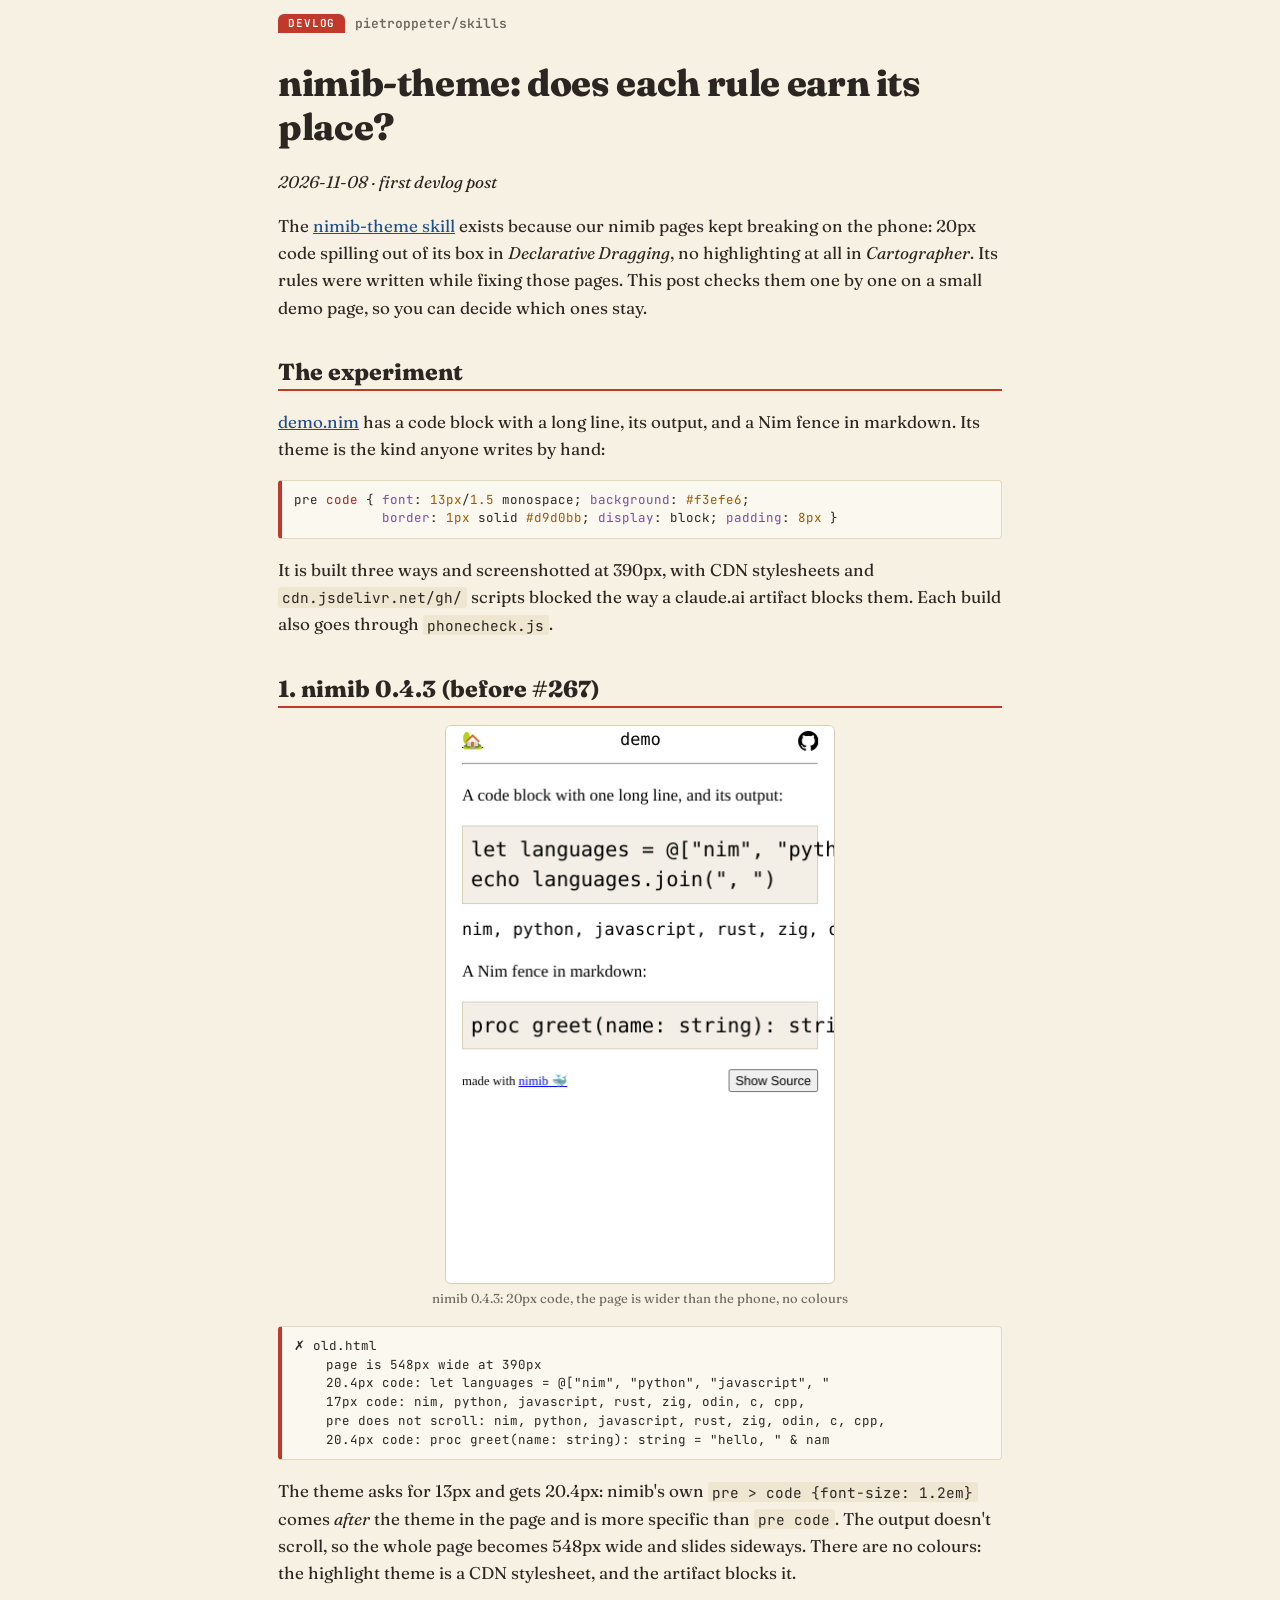
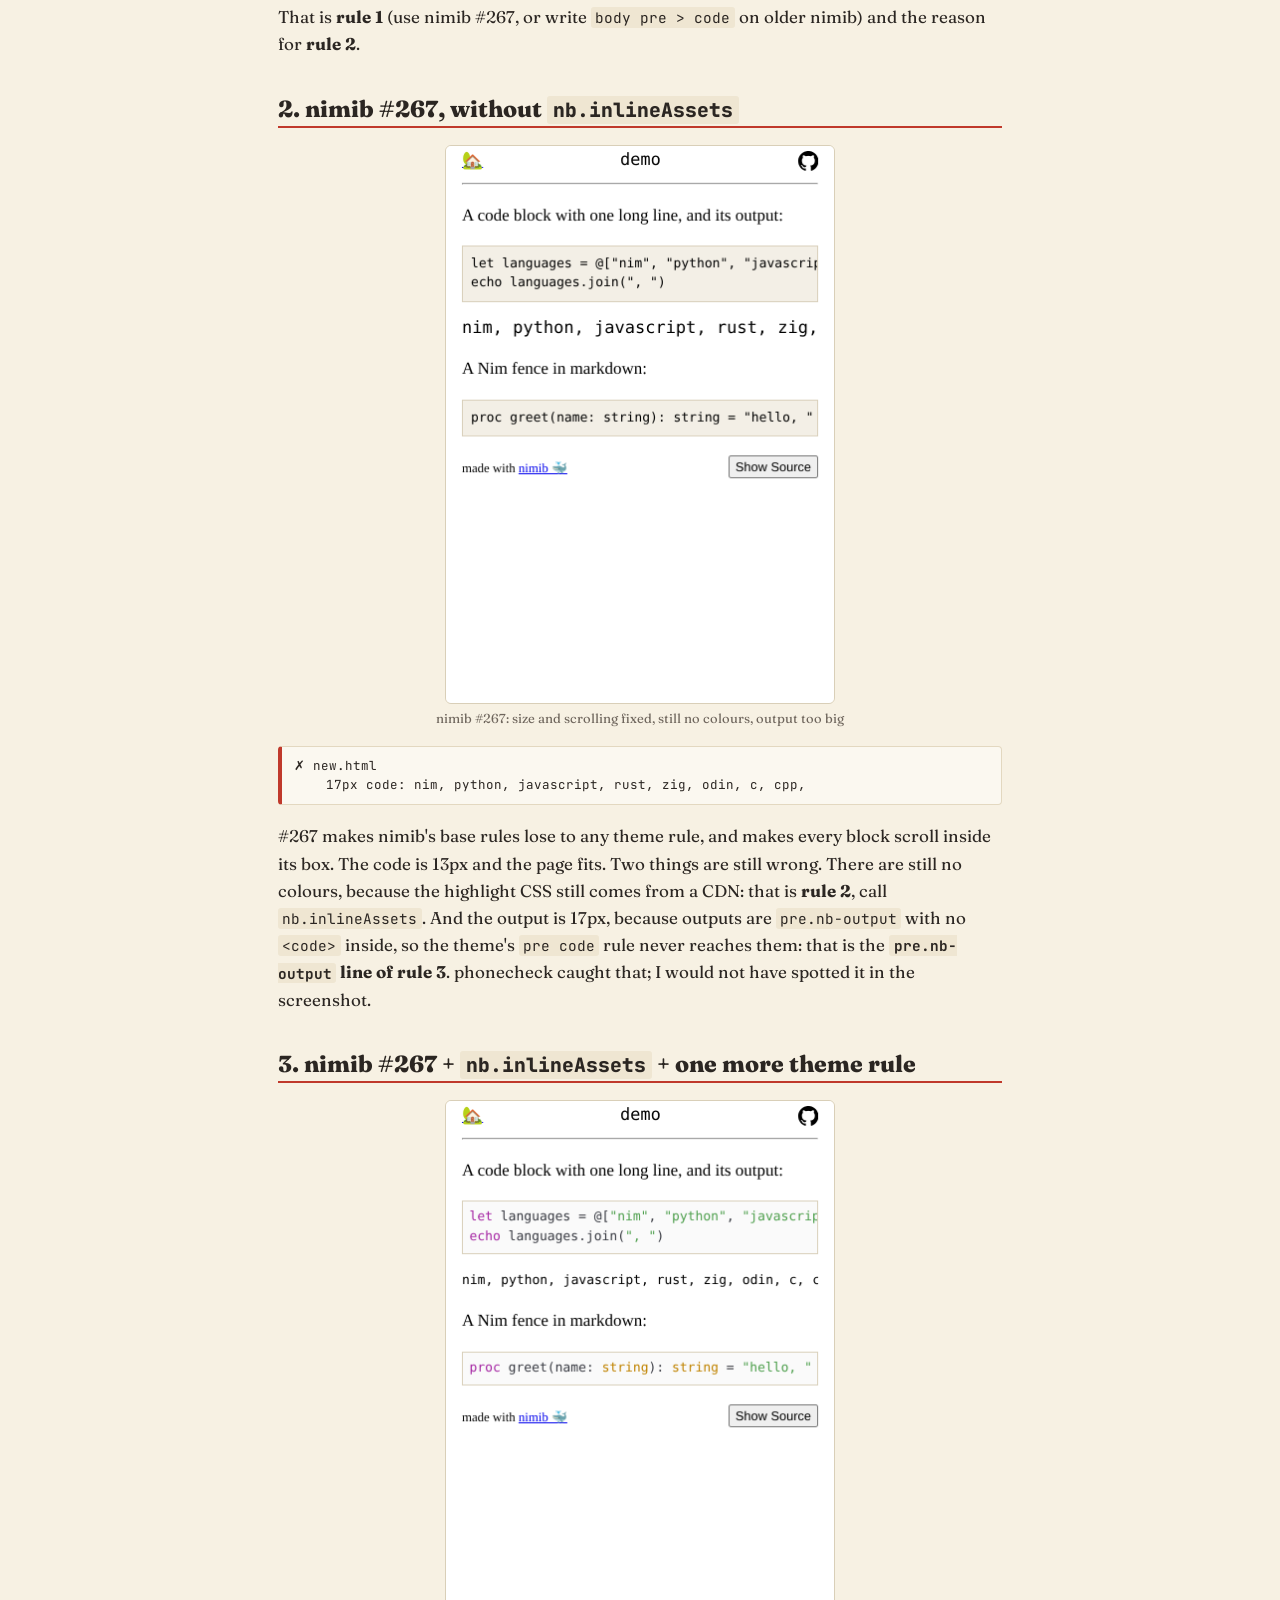
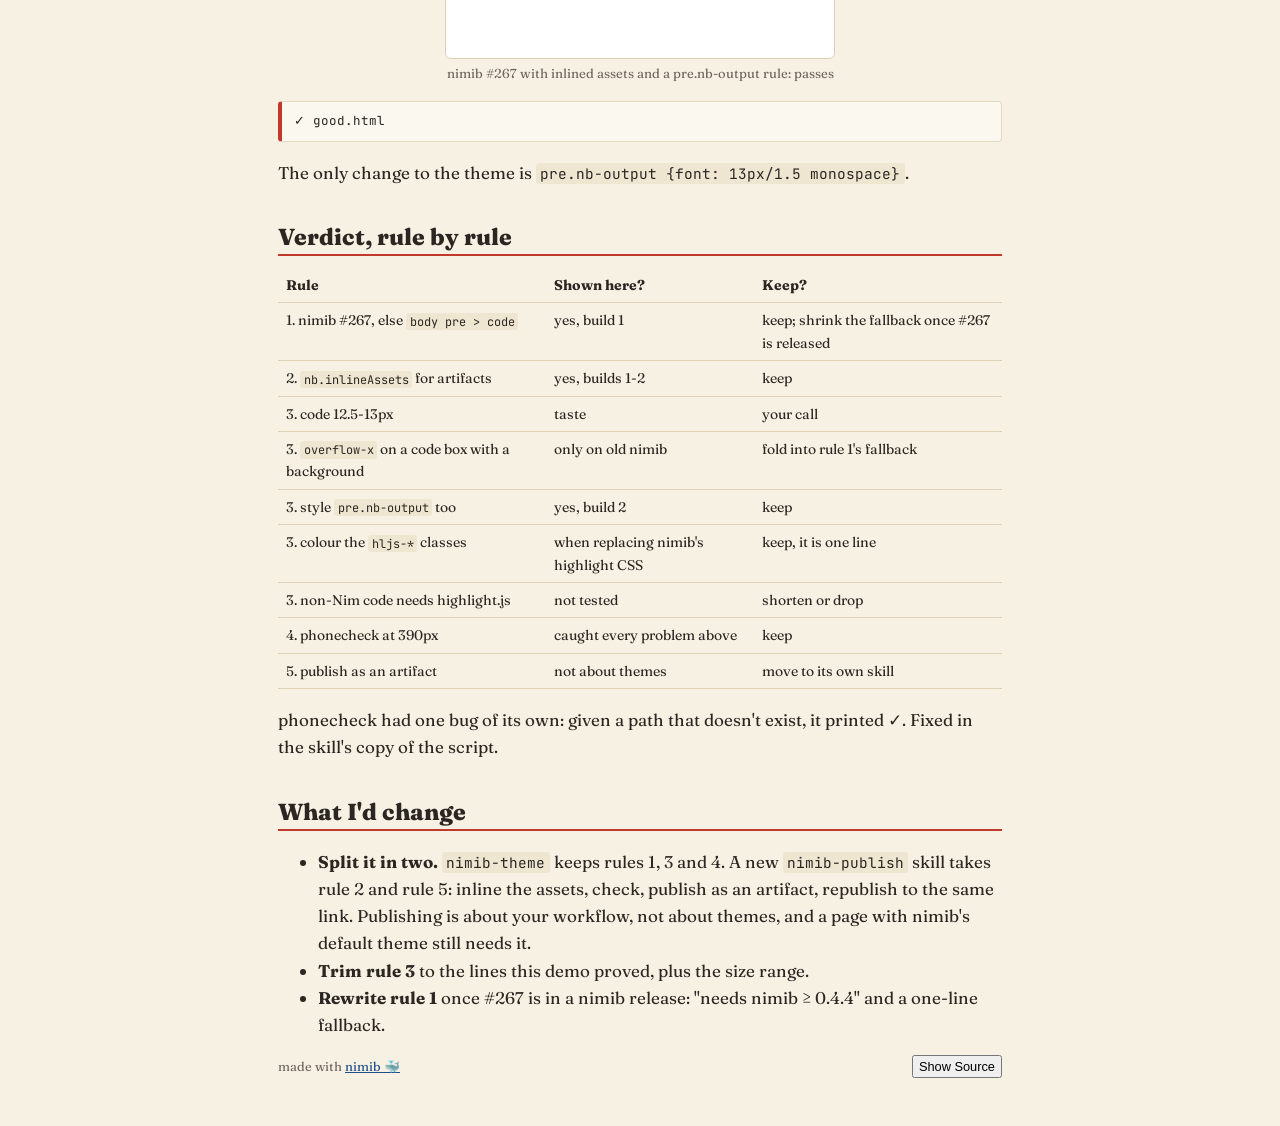
==== docs/devlog/2026-11-08-nimib-theme.html @ 826066fd "Add devlog with a first post testing each nimib-theme rule - docs/devlog/nimib_theme.nim: demo page " ====
<!DOCTYPE html>
<html lang="en-us">
<head>
  <title>nimib-theme: does each rule earn its place?</title>
  <meta content="text/html; charset=utf-8" http-equiv="content-type">
  <meta content="width=device-width, initial-scale=1" name="viewport">
  <meta content="nimib 0.4.3" name="generator">
  <link rel="preconnect" href="https://fonts.googleapis.com">
<link rel="preconnect" href="https://fonts.gstatic.com" crossorigin>
<link href="https://fonts.googleapis.com/css2?family=Fraunces:opsz,wght@9..144,400;9..144,600;9..144,800&family=JetBrains+Mono:wght@400;600&display=swap" rel="stylesheet">
<style>/* "Index card" theme: cream paper, a red margin rule, blue ruled cards. */
:root { --paper:#f7f1e3; --ink:#2b2622; --muted:#6e655c; --rule:#c0392b; --blue:#9fb7d6; --card:#fffdf7; --accent:#1f4e8c; }
* { box-sizing: border-box; }
html { -webkit-text-size-adjust: 100%; text-size-adjust: 100%; }
body { margin: 0 auto; max-width: 760px; padding: 0 18px 48px; background: var(--paper); color: var(--ink);
  font: 17px/1.6 "Fraunces", Georgia, serif; font-optical-sizing: auto; }
a { color: var(--accent); }
h1, h2, h3, h4 { line-height: 1.2; margin: 1.6em 0 .5em; }
h1 { font-size: 2.3rem; font-weight: 800; margin-top: .6em; letter-spacing: -.01em; }
h2 { font-size: 1.45rem; font-weight: 800; border-bottom: 2px solid var(--rule); padding-bottom: .15em; }
h3 { font-size: 1.15rem; font-weight: 600; }
h4 { font-size: 1rem; font-weight: 600; }
.masthead { display: flex; align-items: center; gap: 10px; padding: 14px 0 6px; font: 600 13px "JetBrains Mono", monospace; }
.masthead a { color: var(--muted); text-decoration: none; }
.tab { background: var(--rule); color: #fff; padding: 2px 10px 3px; border-radius: 6px 6px 0 0; letter-spacing: .08em; text-transform: uppercase; font-size: 11px; }
code { font-family: "JetBrains Mono", ui-monospace, monospace; font-size: .85em; background: #efe6d2; padding: .05em .3em; border-radius: 3px; }
body pre { background: #fbf8f0; border: 1px solid #e3d8c0; border-left: 4px solid var(--rule); border-radius: 4px; padding: 10px 12px; overflow-x: auto; }
body pre > code, body pre.nb-output { font: 12.5px/1.5 "JetBrains Mono", ui-monospace, monospace; background: none; padding: 0; overflow-x: auto; display: block; white-space: pre; }
.hljs-comment, .hljs-quote { color: #8a8076; font-style: italic; }
.hljs-keyword, .hljs-selector-tag, .hljs-built_in { color: #a3271a; }
.hljs-string, .hljs-regexp { color: #2e6b3a; }
.hljs-number, .hljs-literal, .hljs-symbol { color: #9a5b00; }
.hljs-type, .hljs-title, .hljs-section { color: var(--accent); }
.hljs-meta, .hljs-attr, .hljs-attribute, .hljs-variable { color: #7a4f9a; }
.plugin { font: 600 12px "JetBrains Mono", monospace; text-transform: uppercase; letter-spacing: .1em; color: var(--muted); }
.cards { list-style: none; padding: 0; margin: 0; display: grid; gap: 14px; }
.card { background: var(--card); border-radius: 4px; padding: 12px 16px 12px 22px; box-shadow: 0 1px 0 #e0d4ba, 0 6px 14px -10px rgba(60,40,10,.4);
  background-image: linear-gradient(to right, transparent 10px, var(--rule) 10px, var(--rule) 11px, transparent 11px),
    repeating-linear-gradient(to bottom, transparent 0 25px, var(--blue) 25px 26px);
  background-position: 0 0, 0 30px; }
.card .name { font-weight: 800; font-size: 1.15rem; text-decoration: none; }
.card p { margin: .2em 0 .4em; }
.card .src { font: 12px "JetBrains Mono", monospace; color: var(--muted); word-break: break-all; }
.status { font: 600 11px "JetBrains Mono", monospace; padding: 1px 7px; border-radius: 10px; border: 1px solid; vertical-align: 2px; }
.status.draft { color: #9a5b00; } .status.personal { color: var(--accent); } .status.promoted { color: #2e6b3a; }
.skill { margin-top: 2.4em; }
.kicker { font: 600 12px "JetBrains Mono", monospace; color: var(--rule); text-transform: uppercase; letter-spacing: .08em; margin: 0; border-top: 1px dashed #d3c6a8; padding-top: 1.4em; }
.skill > h3:first-of-type, .kicker + h3 { margin-top: .3em; }
footer, .nb-footer { color: var(--muted); font-size: 13px; }
.shot { margin: 1em 0; } .shot img { width: 100%; max-width: 390px; display: block; margin: 0 auto; border: 1px solid #d9cfb8; border-radius: 6px; }
.shot figcaption { font-size: 13px; color: var(--muted); text-align: center; margin-top: 4px; }
table { border-collapse: collapse; width: 100%; font-size: 14px; display: block; overflow-x: auto; }
th, td { border-bottom: 1px solid #ddd1b6; padding: 6px 8px; text-align: left; vertical-align: top; }
.posts { list-style: none; padding: 0; } .posts time { font: 600 12px "JetBrains Mono", monospace; color: var(--muted); margin-right: 6px; }
</style>
  
  <style>
/* nimib's own rules use :where(), so they have zero specificity:
   any rule in a theme wins over them, wherever the theme puts it. */
:where(html) {
  -webkit-text-size-adjust: 100%;
  text-size-adjust: 100%;
}
:where(.nb-box) {
  display: flex;
  align-items: center;
  justify-content: space-between;
}
:where(.nb-small) {
  font-size: 0.8rem;
}
:where(button.nb-small) {
  float: right;
  padding: 2px;
  padding-right: 5px;
  padding-left: 5px;
}
:where(section#source) {
  display:none
}
/* code scrolls sideways inside its own box instead of spilling out of it */
:where(pre), :where(pre > code), :where(.nb-output) {
  overflow-x: auto;
}
:where(pre > code) {
  font-size: 1.2em;
}
:where(.nb-output) {
  line-height: 1.15;
}
:where(figure) {
  margin: 2rem 0;
}
:where(figcaption) {
  text-align: center;
}
</style>
  
    
<script>
/*!
  Highlight.js v11.7.0 (git: 82688fad18)
  (c) 2006-2022 undefined and other contributors
  License: BSD-3-Clause
 */
var hljs=function(){"use strict";var e={exports:{}};function t(e){
return e instanceof Map?e.clear=e.delete=e.set=()=>{
throw Error("map is read-only")}:e instanceof Set&&(e.add=e.clear=e.delete=()=>{
throw Error("set is read-only")
}),Object.freeze(e),Object.getOwnPropertyNames(e).forEach((n=>{var i=e[n]
;"object"!=typeof i||Object.isFrozen(i)||t(i)})),e}
e.exports=t,e.exports.default=t;class n{constructor(e){
void 0===e.data&&(e.data={}),this.data=e.data,this.isMatchIgnored=!1}
ignoreMatch(){this.isMatchIgnored=!0}}function i(e){
return e.replace(/&/g,"&amp;").replace(/</g,"&lt;").replace(/>/g,"&gt;").replace(/"/g,"&quot;").replace(/'/g,"&#x27;")
}function r(e,...t){const n=Object.create(null);for(const t in e)n[t]=e[t]
;return t.forEach((e=>{for(const t in e)n[t]=e[t]})),n}
const s=e=>!!e.scope||e.sublanguage&&e.language;class o{constructor(e,t){
this.buffer="",this.classPrefix=t.classPrefix,e.walk(this)}addText(e){
this.buffer+=i(e)}openNode(e){if(!s(e))return;let t=""
;t=e.sublanguage?"language-"+e.language:((e,{prefix:t})=>{if(e.includes(".")){
const n=e.split(".")
;return[`${t}${n.shift()}`,...n.map(((e,t)=>`${e}${"_".repeat(t+1)}`))].join(" ")
}return`${t}${e}`})(e.scope,{prefix:this.classPrefix}),this.span(t)}
closeNode(e){s(e)&&(this.buffer+="</span>")}value(){return this.buffer}span(e){
this.buffer+=`<span class="${e}">`}}const a=(e={})=>{const t={children:[]}
;return Object.assign(t,e),t};class c{constructor(){
this.rootNode=a(),this.stack=[this.rootNode]}get top(){
return this.stack[this.stack.length-1]}get root(){return this.rootNode}add(e){
this.top.children.push(e)}openNode(e){const t=a({scope:e})
;this.add(t),this.stack.push(t)}closeNode(){
if(this.stack.length>1)return this.stack.pop()}closeAllNodes(){
for(;this.closeNode(););}toJSON(){return JSON.stringify(this.rootNode,null,4)}
walk(e){return this.constructor._walk(e,this.rootNode)}static _walk(e,t){
return"string"==typeof t?e.addText(t):t.children&&(e.openNode(t),
t.children.forEach((t=>this._walk(e,t))),e.closeNode(t)),e}static _collapse(e){
"string"!=typeof e&&e.children&&(e.children.every((e=>"string"==typeof e))?e.children=[e.children.join("")]:e.children.forEach((e=>{
c._collapse(e)})))}}class l extends c{constructor(e){super(),this.options=e}
addKeyword(e,t){""!==e&&(this.openNode(t),this.addText(e),this.closeNode())}
addText(e){""!==e&&this.add(e)}addSublanguage(e,t){const n=e.root
;n.sublanguage=!0,n.language=t,this.add(n)}toHTML(){
return new o(this,this.options).value()}finalize(){return!0}}function g(e){
return e?"string"==typeof e?e:e.source:null}function d(e){return p("(?=",e,")")}
function u(e){return p("(?:",e,")*")}function h(e){return p("(?:",e,")?")}
function p(...e){return e.map((e=>g(e))).join("")}function f(...e){const t=(e=>{
const t=e[e.length-1]
;return"object"==typeof t&&t.constructor===Object?(e.splice(e.length-1,1),t):{}
})(e);return"("+(t.capture?"":"?:")+e.map((e=>g(e))).join("|")+")"}
function b(e){return RegExp(e.toString()+"|").exec("").length-1}
const m=/\[(?:[^\\\]]|\\.)*\]|\(\??|\\([1-9][0-9]*)|\\./
;function E(e,{joinWith:t}){let n=0;return e.map((e=>{n+=1;const t=n
;let i=g(e),r="";for(;i.length>0;){const e=m.exec(i);if(!e){r+=i;break}
r+=i.substring(0,e.index),
i=i.substring(e.index+e[0].length),"\\"===e[0][0]&&e[1]?r+="\\"+(Number(e[1])+t):(r+=e[0],
"("===e[0]&&n++)}return r})).map((e=>`(${e})`)).join(t)}
const x="[a-zA-Z]\\w*",w="[a-zA-Z_]\\w*",y="\\b\\d+(\\.\\d+)?",_="(-?)(\\b0[xX][a-fA-F0-9]+|(\\b\\d+(\\.\\d*)?|\\.\\d+)([eE][-+]?\\d+)?)",O="\\b(0b[01]+)",v={
begin:"\\\\[\\s\\S]",relevance:0},N={scope:"string",begin:"'",end:"'",
illegal:"\\n",contains:[v]},k={scope:"string",begin:'"',end:'"',illegal:"\\n",
contains:[v]},M=(e,t,n={})=>{const i=r({scope:"comment",begin:e,end:t,
contains:[]},n);i.contains.push({scope:"doctag",
begin:"[ ]*(?=(TODO|FIXME|NOTE|BUG|OPTIMIZE|HACK|XXX):)",
end:/(TODO|FIXME|NOTE|BUG|OPTIMIZE|HACK|XXX):/,excludeBegin:!0,relevance:0})
;const s=f("I","a","is","so","us","to","at","if","in","it","on",/[A-Za-z]+['](d|ve|re|ll|t|s|n)/,/[A-Za-z]+[-][a-z]+/,/[A-Za-z][a-z]{2,}/)
;return i.contains.push({begin:p(/[ ]+/,"(",s,/[.]?[:]?([.][ ]|[ ])/,"){3}")}),i
},S=M("//","$"),R=M("/\\*","\\*/"),j=M("#","$");var A=Object.freeze({
__proto__:null,MATCH_NOTHING_RE:/\b\B/,IDENT_RE:x,UNDERSCORE_IDENT_RE:w,
NUMBER_RE:y,C_NUMBER_RE:_,BINARY_NUMBER_RE:O,
RE_STARTERS_RE:"!|!=|!==|%|%=|&|&&|&=|\\*|\\*=|\\+|\\+=|,|-|-=|/=|/|:|;|<<|<<=|<=|<|===|==|=|>>>=|>>=|>=|>>>|>>|>|\\?|\\[|\\{|\\(|\\^|\\^=|\\||\\|=|\\|\\||~",
SHEBANG:(e={})=>{const t=/^#![ ]*\//
;return e.binary&&(e.begin=p(t,/.*\b/,e.binary,/\b.*/)),r({scope:"meta",begin:t,
end:/$/,relevance:0,"on:begin":(e,t)=>{0!==e.index&&t.ignoreMatch()}},e)},
BACKSLASH_ESCAPE:v,APOS_STRING_MODE:N,QUOTE_STRING_MODE:k,PHRASAL_WORDS_MODE:{
begin:/\b(a|an|the|are|I'm|isn't|don't|doesn't|won't|but|just|should|pretty|simply|enough|gonna|going|wtf|so|such|will|you|your|they|like|more)\b/
},COMMENT:M,C_LINE_COMMENT_MODE:S,C_BLOCK_COMMENT_MODE:R,HASH_COMMENT_MODE:j,
NUMBER_MODE:{scope:"number",begin:y,relevance:0},C_NUMBER_MODE:{scope:"number",
begin:_,relevance:0},BINARY_NUMBER_MODE:{scope:"number",begin:O,relevance:0},
REGEXP_MODE:{begin:/(?=\/[^/\n]*\/)/,contains:[{scope:"regexp",begin:/\//,
end:/\/[gimuy]*/,illegal:/\n/,contains:[v,{begin:/\[/,end:/\]/,relevance:0,
contains:[v]}]}]},TITLE_MODE:{scope:"title",begin:x,relevance:0},
UNDERSCORE_TITLE_MODE:{scope:"title",begin:w,relevance:0},METHOD_GUARD:{
begin:"\\.\\s*[a-zA-Z_]\\w*",relevance:0},END_SAME_AS_BEGIN:e=>Object.assign(e,{
"on:begin":(e,t)=>{t.data._beginMatch=e[1]},"on:end":(e,t)=>{
t.data._beginMatch!==e[1]&&t.ignoreMatch()}})});function I(e,t){
"."===e.input[e.index-1]&&t.ignoreMatch()}function T(e,t){
void 0!==e.className&&(e.scope=e.className,delete e.className)}function L(e,t){
t&&e.beginKeywords&&(e.begin="\\b("+e.beginKeywords.split(" ").join("|")+")(?!\\.)(?=\\b|\\s)",
e.__beforeBegin=I,e.keywords=e.keywords||e.beginKeywords,delete e.beginKeywords,
void 0===e.relevance&&(e.relevance=0))}function B(e,t){
Array.isArray(e.illegal)&&(e.illegal=f(...e.illegal))}function D(e,t){
if(e.match){
if(e.begin||e.end)throw Error("begin & end are not supported with match")
;e.begin=e.match,delete e.match}}function H(e,t){
void 0===e.relevance&&(e.relevance=1)}const P=(e,t)=>{if(!e.beforeMatch)return
;if(e.starts)throw Error("beforeMatch cannot be used with starts")
;const n=Object.assign({},e);Object.keys(e).forEach((t=>{delete e[t]
})),e.keywords=n.keywords,e.begin=p(n.beforeMatch,d(n.begin)),e.starts={
relevance:0,contains:[Object.assign(n,{endsParent:!0})]
},e.relevance=0,delete n.beforeMatch
},C=["of","and","for","in","not","or","if","then","parent","list","value"]
;function $(e,t,n="keyword"){const i=Object.create(null)
;return"string"==typeof e?r(n,e.split(" ")):Array.isArray(e)?r(n,e):Object.keys(e).forEach((n=>{
Object.assign(i,$(e[n],t,n))})),i;function r(e,n){
t&&(n=n.map((e=>e.toLowerCase()))),n.forEach((t=>{const n=t.split("|")
;i[n[0]]=[e,U(n[0],n[1])]}))}}function U(e,t){
return t?Number(t):(e=>C.includes(e.toLowerCase()))(e)?0:1}const z={},K=e=>{
console.error(e)},W=(e,...t)=>{console.log("WARN: "+e,...t)},X=(e,t)=>{
z[`${e}/${t}`]||(console.log(`Deprecated as of ${e}. ${t}`),z[`${e}/${t}`]=!0)
},G=Error();function Z(e,t,{key:n}){let i=0;const r=e[n],s={},o={}
;for(let e=1;e<=t.length;e++)o[e+i]=r[e],s[e+i]=!0,i+=b(t[e-1])
;e[n]=o,e[n]._emit=s,e[n]._multi=!0}function F(e){(e=>{
e.scope&&"object"==typeof e.scope&&null!==e.scope&&(e.beginScope=e.scope,
delete e.scope)})(e),"string"==typeof e.beginScope&&(e.beginScope={
_wrap:e.beginScope}),"string"==typeof e.endScope&&(e.endScope={_wrap:e.endScope
}),(e=>{if(Array.isArray(e.begin)){
if(e.skip||e.excludeBegin||e.returnBegin)throw K("skip, excludeBegin, returnBegin not compatible with beginScope: {}"),
G
;if("object"!=typeof e.beginScope||null===e.beginScope)throw K("beginScope must be object"),
G;Z(e,e.begin,{key:"beginScope"}),e.begin=E(e.begin,{joinWith:""})}})(e),(e=>{
if(Array.isArray(e.end)){
if(e.skip||e.excludeEnd||e.returnEnd)throw K("skip, excludeEnd, returnEnd not compatible with endScope: {}"),
G
;if("object"!=typeof e.endScope||null===e.endScope)throw K("endScope must be object"),
G;Z(e,e.end,{key:"endScope"}),e.end=E(e.end,{joinWith:""})}})(e)}function V(e){
function t(t,n){
return RegExp(g(t),"m"+(e.case_insensitive?"i":"")+(e.unicodeRegex?"u":"")+(n?"g":""))
}class n{constructor(){
this.matchIndexes={},this.regexes=[],this.matchAt=1,this.position=0}
addRule(e,t){
t.position=this.position++,this.matchIndexes[this.matchAt]=t,this.regexes.push([t,e]),
this.matchAt+=b(e)+1}compile(){0===this.regexes.length&&(this.exec=()=>null)
;const e=this.regexes.map((e=>e[1]));this.matcherRe=t(E(e,{joinWith:"|"
}),!0),this.lastIndex=0}exec(e){this.matcherRe.lastIndex=this.lastIndex
;const t=this.matcherRe.exec(e);if(!t)return null
;const n=t.findIndex(((e,t)=>t>0&&void 0!==e)),i=this.matchIndexes[n]
;return t.splice(0,n),Object.assign(t,i)}}class i{constructor(){
this.rules=[],this.multiRegexes=[],
this.count=0,this.lastIndex=0,this.regexIndex=0}getMatcher(e){
if(this.multiRegexes[e])return this.multiRegexes[e];const t=new n
;return this.rules.slice(e).forEach((([e,n])=>t.addRule(e,n))),
t.compile(),this.multiRegexes[e]=t,t}resumingScanAtSamePosition(){
return 0!==this.regexIndex}considerAll(){this.regexIndex=0}addRule(e,t){
this.rules.push([e,t]),"begin"===t.type&&this.count++}exec(e){
const t=this.getMatcher(this.regexIndex);t.lastIndex=this.lastIndex
;let n=t.exec(e)
;if(this.resumingScanAtSamePosition())if(n&&n.index===this.lastIndex);else{
const t=this.getMatcher(0);t.lastIndex=this.lastIndex+1,n=t.exec(e)}
return n&&(this.regexIndex+=n.position+1,
this.regexIndex===this.count&&this.considerAll()),n}}
if(e.compilerExtensions||(e.compilerExtensions=[]),
e.contains&&e.contains.includes("self"))throw Error("ERR: contains `self` is not supported at the top-level of a language.  See documentation.")
;return e.classNameAliases=r(e.classNameAliases||{}),function n(s,o){const a=s
;if(s.isCompiled)return a
;[T,D,F,P].forEach((e=>e(s,o))),e.compilerExtensions.forEach((e=>e(s,o))),
s.__beforeBegin=null,[L,B,H].forEach((e=>e(s,o))),s.isCompiled=!0;let c=null
;return"object"==typeof s.keywords&&s.keywords.$pattern&&(s.keywords=Object.assign({},s.keywords),
c=s.keywords.$pattern,
delete s.keywords.$pattern),c=c||/\w+/,s.keywords&&(s.keywords=$(s.keywords,e.case_insensitive)),
a.keywordPatternRe=t(c,!0),
o&&(s.begin||(s.begin=/\B|\b/),a.beginRe=t(a.begin),s.end||s.endsWithParent||(s.end=/\B|\b/),
s.end&&(a.endRe=t(a.end)),
a.terminatorEnd=g(a.end)||"",s.endsWithParent&&o.terminatorEnd&&(a.terminatorEnd+=(s.end?"|":"")+o.terminatorEnd)),
s.illegal&&(a.illegalRe=t(s.illegal)),
s.contains||(s.contains=[]),s.contains=[].concat(...s.contains.map((e=>(e=>(e.variants&&!e.cachedVariants&&(e.cachedVariants=e.variants.map((t=>r(e,{
variants:null},t)))),e.cachedVariants?e.cachedVariants:q(e)?r(e,{
starts:e.starts?r(e.starts):null
}):Object.isFrozen(e)?r(e):e))("self"===e?s:e)))),s.contains.forEach((e=>{n(e,a)
})),s.starts&&n(s.starts,o),a.matcher=(e=>{const t=new i
;return e.contains.forEach((e=>t.addRule(e.begin,{rule:e,type:"begin"
}))),e.terminatorEnd&&t.addRule(e.terminatorEnd,{type:"end"
}),e.illegal&&t.addRule(e.illegal,{type:"illegal"}),t})(a),a}(e)}function q(e){
return!!e&&(e.endsWithParent||q(e.starts))}class J extends Error{
constructor(e,t){super(e),this.name="HTMLInjectionError",this.html=t}}
const Y=i,Q=r,ee=Symbol("nomatch");var te=(t=>{
const i=Object.create(null),r=Object.create(null),s=[];let o=!0
;const a="Could not find the language '{}', did you forget to load/include a language module?",c={
disableAutodetect:!0,name:"Plain text",contains:[]};let g={
ignoreUnescapedHTML:!1,throwUnescapedHTML:!1,noHighlightRe:/^(no-?highlight)$/i,
languageDetectRe:/\blang(?:uage)?-([\w-]+)\b/i,classPrefix:"hljs-",
cssSelector:"pre code",languages:null,__emitter:l};function b(e){
return g.noHighlightRe.test(e)}function m(e,t,n){let i="",r=""
;"object"==typeof t?(i=e,
n=t.ignoreIllegals,r=t.language):(X("10.7.0","highlight(lang, code, ...args) has been deprecated."),
X("10.7.0","Please use highlight(code, options) instead.\nhttps://github.com/highlightjs/highlight.js/issues/2277"),
r=e,i=t),void 0===n&&(n=!0);const s={code:i,language:r};k("before:highlight",s)
;const o=s.result?s.result:E(s.language,s.code,n)
;return o.code=s.code,k("after:highlight",o),o}function E(e,t,r,s){
const c=Object.create(null);function l(){if(!N.keywords)return void M.addText(S)
;let e=0;N.keywordPatternRe.lastIndex=0;let t=N.keywordPatternRe.exec(S),n=""
;for(;t;){n+=S.substring(e,t.index)
;const r=y.case_insensitive?t[0].toLowerCase():t[0],s=(i=r,N.keywords[i]);if(s){
const[e,i]=s
;if(M.addText(n),n="",c[r]=(c[r]||0)+1,c[r]<=7&&(R+=i),e.startsWith("_"))n+=t[0];else{
const n=y.classNameAliases[e]||e;M.addKeyword(t[0],n)}}else n+=t[0]
;e=N.keywordPatternRe.lastIndex,t=N.keywordPatternRe.exec(S)}var i
;n+=S.substring(e),M.addText(n)}function d(){null!=N.subLanguage?(()=>{
if(""===S)return;let e=null;if("string"==typeof N.subLanguage){
if(!i[N.subLanguage])return void M.addText(S)
;e=E(N.subLanguage,S,!0,k[N.subLanguage]),k[N.subLanguage]=e._top
}else e=x(S,N.subLanguage.length?N.subLanguage:null)
;N.relevance>0&&(R+=e.relevance),M.addSublanguage(e._emitter,e.language)
})():l(),S=""}function u(e,t){let n=1;const i=t.length-1;for(;n<=i;){
if(!e._emit[n]){n++;continue}const i=y.classNameAliases[e[n]]||e[n],r=t[n]
;i?M.addKeyword(r,i):(S=r,l(),S=""),n++}}function h(e,t){
return e.scope&&"string"==typeof e.scope&&M.openNode(y.classNameAliases[e.scope]||e.scope),
e.beginScope&&(e.beginScope._wrap?(M.addKeyword(S,y.classNameAliases[e.beginScope._wrap]||e.beginScope._wrap),
S=""):e.beginScope._multi&&(u(e.beginScope,t),S="")),N=Object.create(e,{parent:{
value:N}}),N}function p(e,t,i){let r=((e,t)=>{const n=e&&e.exec(t)
;return n&&0===n.index})(e.endRe,i);if(r){if(e["on:end"]){const i=new n(e)
;e["on:end"](t,i),i.isMatchIgnored&&(r=!1)}if(r){
for(;e.endsParent&&e.parent;)e=e.parent;return e}}
if(e.endsWithParent)return p(e.parent,t,i)}function f(e){
return 0===N.matcher.regexIndex?(S+=e[0],1):(I=!0,0)}function b(e){
const n=e[0],i=t.substring(e.index),r=p(N,e,i);if(!r)return ee;const s=N
;N.endScope&&N.endScope._wrap?(d(),
M.addKeyword(n,N.endScope._wrap)):N.endScope&&N.endScope._multi?(d(),
u(N.endScope,e)):s.skip?S+=n:(s.returnEnd||s.excludeEnd||(S+=n),
d(),s.excludeEnd&&(S=n));do{
N.scope&&M.closeNode(),N.skip||N.subLanguage||(R+=N.relevance),N=N.parent
}while(N!==r.parent);return r.starts&&h(r.starts,e),s.returnEnd?0:n.length}
let m={};function w(i,s){const a=s&&s[0];if(S+=i,null==a)return d(),0
;if("begin"===m.type&&"end"===s.type&&m.index===s.index&&""===a){
if(S+=t.slice(s.index,s.index+1),!o){const t=Error(`0 width match regex (${e})`)
;throw t.languageName=e,t.badRule=m.rule,t}return 1}
if(m=s,"begin"===s.type)return(e=>{
const t=e[0],i=e.rule,r=new n(i),s=[i.__beforeBegin,i["on:begin"]]
;for(const n of s)if(n&&(n(e,r),r.isMatchIgnored))return f(t)
;return i.skip?S+=t:(i.excludeBegin&&(S+=t),
d(),i.returnBegin||i.excludeBegin||(S=t)),h(i,e),i.returnBegin?0:t.length})(s)
;if("illegal"===s.type&&!r){
const e=Error('Illegal lexeme "'+a+'" for mode "'+(N.scope||"<unnamed>")+'"')
;throw e.mode=N,e}if("end"===s.type){const e=b(s);if(e!==ee)return e}
if("illegal"===s.type&&""===a)return 1
;if(A>1e5&&A>3*s.index)throw Error("potential infinite loop, way more iterations than matches")
;return S+=a,a.length}const y=O(e)
;if(!y)throw K(a.replace("{}",e)),Error('Unknown language: "'+e+'"')
;const _=V(y);let v="",N=s||_;const k={},M=new g.__emitter(g);(()=>{const e=[]
;for(let t=N;t!==y;t=t.parent)t.scope&&e.unshift(t.scope)
;e.forEach((e=>M.openNode(e)))})();let S="",R=0,j=0,A=0,I=!1;try{
for(N.matcher.considerAll();;){
A++,I?I=!1:N.matcher.considerAll(),N.matcher.lastIndex=j
;const e=N.matcher.exec(t);if(!e)break;const n=w(t.substring(j,e.index),e)
;j=e.index+n}
return w(t.substring(j)),M.closeAllNodes(),M.finalize(),v=M.toHTML(),{
language:e,value:v,relevance:R,illegal:!1,_emitter:M,_top:N}}catch(n){
if(n.message&&n.message.includes("Illegal"))return{language:e,value:Y(t),
illegal:!0,relevance:0,_illegalBy:{message:n.message,index:j,
context:t.slice(j-100,j+100),mode:n.mode,resultSoFar:v},_emitter:M};if(o)return{
language:e,value:Y(t),illegal:!1,relevance:0,errorRaised:n,_emitter:M,_top:N}
;throw n}}function x(e,t){t=t||g.languages||Object.keys(i);const n=(e=>{
const t={value:Y(e),illegal:!1,relevance:0,_top:c,_emitter:new g.__emitter(g)}
;return t._emitter.addText(e),t})(e),r=t.filter(O).filter(N).map((t=>E(t,e,!1)))
;r.unshift(n);const s=r.sort(((e,t)=>{
if(e.relevance!==t.relevance)return t.relevance-e.relevance
;if(e.language&&t.language){if(O(e.language).supersetOf===t.language)return 1
;if(O(t.language).supersetOf===e.language)return-1}return 0})),[o,a]=s,l=o
;return l.secondBest=a,l}function w(e){let t=null;const n=(e=>{
let t=e.className+" ";t+=e.parentNode?e.parentNode.className:""
;const n=g.languageDetectRe.exec(t);if(n){const t=O(n[1])
;return t||(W(a.replace("{}",n[1])),
W("Falling back to no-highlight mode for this block.",e)),t?n[1]:"no-highlight"}
return t.split(/\s+/).find((e=>b(e)||O(e)))})(e);if(b(n))return
;if(k("before:highlightElement",{el:e,language:n
}),e.children.length>0&&(g.ignoreUnescapedHTML||(console.warn("One of your code blocks includes unescaped HTML. This is a potentially serious security risk."),
console.warn("https://github.com/highlightjs/highlight.js/wiki/security"),
console.warn("The element with unescaped HTML:"),
console.warn(e)),g.throwUnescapedHTML))throw new J("One of your code blocks includes unescaped HTML.",e.innerHTML)
;t=e;const i=t.textContent,s=n?m(i,{language:n,ignoreIllegals:!0}):x(i)
;e.innerHTML=s.value,((e,t,n)=>{const i=t&&r[t]||n
;e.classList.add("hljs"),e.classList.add("language-"+i)
})(e,n,s.language),e.result={language:s.language,re:s.relevance,
relevance:s.relevance},s.secondBest&&(e.secondBest={
language:s.secondBest.language,relevance:s.secondBest.relevance
}),k("after:highlightElement",{el:e,result:s,text:i})}let y=!1;function _(){
"loading"!==document.readyState?document.querySelectorAll(g.cssSelector).forEach(w):y=!0
}function O(e){return e=(e||"").toLowerCase(),i[e]||i[r[e]]}
function v(e,{languageName:t}){"string"==typeof e&&(e=[e]),e.forEach((e=>{
r[e.toLowerCase()]=t}))}function N(e){const t=O(e)
;return t&&!t.disableAutodetect}function k(e,t){const n=e;s.forEach((e=>{
e[n]&&e[n](t)}))}
"undefined"!=typeof window&&window.addEventListener&&window.addEventListener("DOMContentLoaded",(()=>{
y&&_()}),!1),Object.assign(t,{highlight:m,highlightAuto:x,highlightAll:_,
highlightElement:w,
highlightBlock:e=>(X("10.7.0","highlightBlock will be removed entirely in v12.0"),
X("10.7.0","Please use highlightElement now."),w(e)),configure:e=>{g=Q(g,e)},
initHighlighting:()=>{
_(),X("10.6.0","initHighlighting() deprecated.  Use highlightAll() now.")},
initHighlightingOnLoad:()=>{
_(),X("10.6.0","initHighlightingOnLoad() deprecated.  Use highlightAll() now.")
},registerLanguage:(e,n)=>{let r=null;try{r=n(t)}catch(t){
if(K("Language definition for '{}' could not be registered.".replace("{}",e)),
!o)throw t;K(t),r=c}
r.name||(r.name=e),i[e]=r,r.rawDefinition=n.bind(null,t),r.aliases&&v(r.aliases,{
languageName:e})},unregisterLanguage:e=>{delete i[e]
;for(const t of Object.keys(r))r[t]===e&&delete r[t]},
listLanguages:()=>Object.keys(i),getLanguage:O,registerAliases:v,
autoDetection:N,inherit:Q,addPlugin:e=>{(e=>{
e["before:highlightBlock"]&&!e["before:highlightElement"]&&(e["before:highlightElement"]=t=>{
e["before:highlightBlock"](Object.assign({block:t.el},t))
}),e["after:highlightBlock"]&&!e["after:highlightElement"]&&(e["after:highlightElement"]=t=>{
e["after:highlightBlock"](Object.assign({block:t.el},t))})})(e),s.push(e)}
}),t.debugMode=()=>{o=!1},t.safeMode=()=>{o=!0
},t.versionString="11.7.0",t.regex={concat:p,lookahead:d,either:f,optional:h,
anyNumberOfTimes:u};for(const t in A)"object"==typeof A[t]&&e.exports(A[t])
;return Object.assign(t,A),t})({});return te}()
;"object"==typeof exports&&"undefined"!=typeof module&&(module.exports=hljs);/*! `scss` grammar compiled for Highlight.js 11.7.0 */
(()=>{var e=(()=>{"use strict"
;const e=["a","abbr","address","article","aside","audio","b","blockquote","body","button","canvas","caption","cite","code","dd","del","details","dfn","div","dl","dt","em","fieldset","figcaption","figure","footer","form","h1","h2","h3","h4","h5","h6","header","hgroup","html","i","iframe","img","input","ins","kbd","label","legend","li","main","mark","menu","nav","object","ol","p","q","quote","samp","section","span","strong","summary","sup","table","tbody","td","textarea","tfoot","th","thead","time","tr","ul","var","video"],r=["any-hover","any-pointer","aspect-ratio","color","color-gamut","color-index","device-aspect-ratio","device-height","device-width","display-mode","forced-colors","grid","height","hover","inverted-colors","monochrome","orientation","overflow-block","overflow-inline","pointer","prefers-color-scheme","prefers-contrast","prefers-reduced-motion","prefers-reduced-transparency","resolution","scan","scripting","update","width","min-width","max-width","min-height","max-height"],i=["active","any-link","blank","checked","current","default","defined","dir","disabled","drop","empty","enabled","first","first-child","first-of-type","fullscreen","future","focus","focus-visible","focus-within","has","host","host-context","hover","indeterminate","in-range","invalid","is","lang","last-child","last-of-type","left","link","local-link","not","nth-child","nth-col","nth-last-child","nth-last-col","nth-last-of-type","nth-of-type","only-child","only-of-type","optional","out-of-range","past","placeholder-shown","read-only","read-write","required","right","root","scope","target","target-within","user-invalid","valid","visited","where"],t=["after","backdrop","before","cue","cue-region","first-letter","first-line","grammar-error","marker","part","placeholder","selection","slotted","spelling-error"],o=["align-content","align-items","align-self","all","animation","animation-delay","animation-direction","animation-duration","animation-fill-mode","animation-iteration-count","animation-name","animation-play-state","animation-timing-function","backface-visibility","background","background-attachment","background-blend-mode","background-clip","background-color","background-image","background-origin","background-position","background-repeat","background-size","block-size","border","border-block","border-block-color","border-block-end","border-block-end-color","border-block-end-style","border-block-end-width","border-block-start","border-block-start-color","border-block-start-style","border-block-start-width","border-block-style","border-block-width","border-bottom","border-bottom-color","border-bottom-left-radius","border-bottom-right-radius","border-bottom-style","border-bottom-width","border-collapse","border-color","border-image","border-image-outset","border-image-repeat","border-image-slice","border-image-source","border-image-width","border-inline","border-inline-color","border-inline-end","border-inline-end-color","border-inline-end-style","border-inline-end-width","border-inline-start","border-inline-start-color","border-inline-start-style","border-inline-start-width","border-inline-style","border-inline-width","border-left","border-left-color","border-left-style","border-left-width","border-radius","border-right","border-right-color","border-right-style","border-right-width","border-spacing","border-style","border-top","border-top-color","border-top-left-radius","border-top-right-radius","border-top-style","border-top-width","border-width","bottom","box-decoration-break","box-shadow","box-sizing","break-after","break-before","break-inside","caption-side","caret-color","clear","clip","clip-path","clip-rule","color","column-count","column-fill","column-gap","column-rule","column-rule-color","column-rule-style","column-rule-width","column-span","column-width","columns","contain","content","content-visibility","counter-increment","counter-reset","cue","cue-after","cue-before","cursor","direction","display","empty-cells","filter","flex","flex-basis","flex-direction","flex-flow","flex-grow","flex-shrink","flex-wrap","float","flow","font","font-display","font-family","font-feature-settings","font-kerning","font-language-override","font-size","font-size-adjust","font-smoothing","font-stretch","font-style","font-synthesis","font-variant","font-variant-caps","font-variant-east-asian","font-variant-ligatures","font-variant-numeric","font-variant-position","font-variation-settings","font-weight","gap","glyph-orientation-vertical","grid","grid-area","grid-auto-columns","grid-auto-flow","grid-auto-rows","grid-column","grid-column-end","grid-column-start","grid-gap","grid-row","grid-row-end","grid-row-start","grid-template","grid-template-areas","grid-template-columns","grid-template-rows","hanging-punctuation","height","hyphens","icon","image-orientation","image-rendering","image-resolution","ime-mode","inline-size","isolation","justify-content","left","letter-spacing","line-break","line-height","list-style","list-style-image","list-style-position","list-style-type","margin","margin-block","margin-block-end","margin-block-start","margin-bottom","margin-inline","margin-inline-end","margin-inline-start","margin-left","margin-right","margin-top","marks","mask","mask-border","mask-border-mode","mask-border-outset","mask-border-repeat","mask-border-slice","mask-border-source","mask-border-width","mask-clip","mask-composite","mask-image","mask-mode","mask-origin","mask-position","mask-repeat","mask-size","mask-type","max-block-size","max-height","max-inline-size","max-width","min-block-size","min-height","min-inline-size","min-width","mix-blend-mode","nav-down","nav-index","nav-left","nav-right","nav-up","none","normal","object-fit","object-position","opacity","order","orphans","outline","outline-color","outline-offset","outline-style","outline-width","overflow","overflow-wrap","overflow-x","overflow-y","padding","padding-block","padding-block-end","padding-block-start","padding-bottom","padding-inline","padding-inline-end","padding-inline-start","padding-left","padding-right","padding-top","page-break-after","page-break-before","page-break-inside","pause","pause-after","pause-before","perspective","perspective-origin","pointer-events","position","quotes","resize","rest","rest-after","rest-before","right","row-gap","scroll-margin","scroll-margin-block","scroll-margin-block-end","scroll-margin-block-start","scroll-margin-bottom","scroll-margin-inline","scroll-margin-inline-end","scroll-margin-inline-start","scroll-margin-left","scroll-margin-right","scroll-margin-top","scroll-padding","scroll-padding-block","scroll-padding-block-end","scroll-padding-block-start","scroll-padding-bottom","scroll-padding-inline","scroll-padding-inline-end","scroll-padding-inline-start","scroll-padding-left","scroll-padding-right","scroll-padding-top","scroll-snap-align","scroll-snap-stop","scroll-snap-type","scrollbar-color","scrollbar-gutter","scrollbar-width","shape-image-threshold","shape-margin","shape-outside","speak","speak-as","src","tab-size","table-layout","text-align","text-align-all","text-align-last","text-combine-upright","text-decoration","text-decoration-color","text-decoration-line","text-decoration-style","text-emphasis","text-emphasis-color","text-emphasis-position","text-emphasis-style","text-indent","text-justify","text-orientation","text-overflow","text-rendering","text-shadow","text-transform","text-underline-position","top","transform","transform-box","transform-origin","transform-style","transition","transition-delay","transition-duration","transition-property","transition-timing-function","unicode-bidi","vertical-align","visibility","voice-balance","voice-duration","voice-family","voice-pitch","voice-range","voice-rate","voice-stress","voice-volume","white-space","widows","width","will-change","word-break","word-spacing","word-wrap","writing-mode","z-index"].reverse()
;return n=>{const a=(e=>({IMPORTANT:{scope:"meta",begin:"!important"},
BLOCK_COMMENT:e.C_BLOCK_COMMENT_MODE,HEXCOLOR:{scope:"number",
begin:/#(([0-9a-fA-F]{3,4})|(([0-9a-fA-F]{2}){3,4}))\b/},FUNCTION_DISPATCH:{
className:"built_in",begin:/[\w-]+(?=\()/},ATTRIBUTE_SELECTOR_MODE:{
scope:"selector-attr",begin:/\[/,end:/\]/,illegal:"$",
contains:[e.APOS_STRING_MODE,e.QUOTE_STRING_MODE]},CSS_NUMBER_MODE:{
scope:"number",
begin:e.NUMBER_RE+"(%|em|ex|ch|rem|vw|vh|vmin|vmax|cm|mm|in|pt|pc|px|deg|grad|rad|turn|s|ms|Hz|kHz|dpi|dpcm|dppx)?",
relevance:0},CSS_VARIABLE:{className:"attr",begin:/--[A-Za-z][A-Za-z0-9_-]*/}
}))(n),l=t,s=i,d="@[a-z-]+",c={className:"variable",
begin:"(\\$[a-zA-Z-][a-zA-Z0-9_-]*)\\b",relevance:0};return{name:"SCSS",
case_insensitive:!0,illegal:"[=/|']",
contains:[n.C_LINE_COMMENT_MODE,n.C_BLOCK_COMMENT_MODE,a.CSS_NUMBER_MODE,{
className:"selector-id",begin:"#[A-Za-z0-9_-]+",relevance:0},{
className:"selector-class",begin:"\\.[A-Za-z0-9_-]+",relevance:0
},a.ATTRIBUTE_SELECTOR_MODE,{className:"selector-tag",
begin:"\\b("+e.join("|")+")\\b",relevance:0},{className:"selector-pseudo",
begin:":("+s.join("|")+")"},{className:"selector-pseudo",
begin:":(:)?("+l.join("|")+")"},c,{begin:/\(/,end:/\)/,
contains:[a.CSS_NUMBER_MODE]},a.CSS_VARIABLE,{className:"attribute",
begin:"\\b("+o.join("|")+")\\b"},{
begin:"\\b(whitespace|wait|w-resize|visible|vertical-text|vertical-ideographic|uppercase|upper-roman|upper-alpha|underline|transparent|top|thin|thick|text|text-top|text-bottom|tb-rl|table-header-group|table-footer-group|sw-resize|super|strict|static|square|solid|small-caps|separate|se-resize|scroll|s-resize|rtl|row-resize|ridge|right|repeat|repeat-y|repeat-x|relative|progress|pointer|overline|outside|outset|oblique|nowrap|not-allowed|normal|none|nw-resize|no-repeat|no-drop|newspaper|ne-resize|n-resize|move|middle|medium|ltr|lr-tb|lowercase|lower-roman|lower-alpha|loose|list-item|line|line-through|line-edge|lighter|left|keep-all|justify|italic|inter-word|inter-ideograph|inside|inset|inline|inline-block|inherit|inactive|ideograph-space|ideograph-parenthesis|ideograph-numeric|ideograph-alpha|horizontal|hidden|help|hand|groove|fixed|ellipsis|e-resize|double|dotted|distribute|distribute-space|distribute-letter|distribute-all-lines|disc|disabled|default|decimal|dashed|crosshair|collapse|col-resize|circle|char|center|capitalize|break-word|break-all|bottom|both|bolder|bold|block|bidi-override|below|baseline|auto|always|all-scroll|absolute|table|table-cell)\\b"
},{begin:/:/,end:/[;}{]/,relevance:0,
contains:[a.BLOCK_COMMENT,c,a.HEXCOLOR,a.CSS_NUMBER_MODE,n.QUOTE_STRING_MODE,n.APOS_STRING_MODE,a.IMPORTANT,a.FUNCTION_DISPATCH]
},{begin:"@(page|font-face)",keywords:{$pattern:d,keyword:"@page @font-face"}},{
begin:"@",end:"[{;]",returnBegin:!0,keywords:{$pattern:/[a-z-]+/,
keyword:"and or not only",attribute:r.join(" ")},contains:[{begin:d,
className:"keyword"},{begin:/[a-z-]+(?=:)/,className:"attribute"
},c,n.QUOTE_STRING_MODE,n.APOS_STRING_MODE,a.HEXCOLOR,a.CSS_NUMBER_MODE]
},a.FUNCTION_DISPATCH]}}})();hljs.registerLanguage("scss",e)})();/*! `vbnet` grammar compiled for Highlight.js 11.7.0 */
(()=>{var e=(()=>{"use strict";return e=>{
const n=e.regex,t=/\d{1,2}\/\d{1,2}\/\d{4}/,a=/\d{4}-\d{1,2}-\d{1,2}/,i=/(\d|1[012])(:\d+){0,2} *(AM|PM)/,s=/\d{1,2}(:\d{1,2}){1,2}/,r={
className:"literal",variants:[{begin:n.concat(/# */,n.either(a,t),/ *#/)},{
begin:n.concat(/# */,s,/ *#/)},{begin:n.concat(/# */,i,/ *#/)},{
begin:n.concat(/# */,n.either(a,t),/ +/,n.either(i,s),/ *#/)}]
},l=e.COMMENT(/'''/,/$/,{contains:[{className:"doctag",begin:/<\/?/,end:/>/}]
}),o=e.COMMENT(null,/$/,{variants:[{begin:/'/},{begin:/([\t ]|^)REM(?=\s)/}]})
;return{name:"Visual Basic .NET",aliases:["vb"],case_insensitive:!0,
classNameAliases:{label:"symbol"},keywords:{
keyword:"addhandler alias aggregate ansi as async assembly auto binary by byref byval call case catch class compare const continue custom declare default delegate dim distinct do each equals else elseif end enum erase error event exit explicit finally for friend from function get global goto group handles if implements imports in inherits interface into iterator join key let lib loop me mid module mustinherit mustoverride mybase myclass namespace narrowing new next notinheritable notoverridable of off on operator option optional order overloads overridable overrides paramarray partial preserve private property protected public raiseevent readonly redim removehandler resume return select set shadows shared skip static step stop structure strict sub synclock take text then throw to try unicode until using when where while widening with withevents writeonly yield",
built_in:"addressof and andalso await directcast gettype getxmlnamespace is isfalse isnot istrue like mod nameof new not or orelse trycast typeof xor cbool cbyte cchar cdate cdbl cdec cint clng cobj csbyte cshort csng cstr cuint culng cushort",
type:"boolean byte char date decimal double integer long object sbyte short single string uinteger ulong ushort",
literal:"true false nothing"},
illegal:"//|\\{|\\}|endif|gosub|variant|wend|^\\$ ",contains:[{
className:"string",begin:/"(""|[^/n])"C\b/},{className:"string",begin:/"/,
end:/"/,illegal:/\n/,contains:[{begin:/""/}]},r,{className:"number",relevance:0,
variants:[{begin:/\b\d[\d_]*((\.[\d_]+(E[+-]?[\d_]+)?)|(E[+-]?[\d_]+))[RFD@!#]?/
},{begin:/\b\d[\d_]*((U?[SIL])|[%&])?/},{begin:/&H[\dA-F_]+((U?[SIL])|[%&])?/},{
begin:/&O[0-7_]+((U?[SIL])|[%&])?/},{begin:/&B[01_]+((U?[SIL])|[%&])?/}]},{
className:"label",begin:/^\w+:/},l,o,{className:"meta",
begin:/[\t ]*#(const|disable|else|elseif|enable|end|externalsource|if|region)\b/,
end:/$/,keywords:{
keyword:"const disable else elseif enable end externalsource if region then"},
contains:[o]}]}}})();hljs.registerLanguage("vbnet",e)})();/*! `rust` grammar compiled for Highlight.js 11.7.0 */
(()=>{var e=(()=>{"use strict";return e=>{const t=e.regex,a={
className:"title.function.invoke",relevance:0,
begin:t.concat(/\b/,/(?!let\b)/,e.IDENT_RE,t.lookahead(/\s*\(/))
},n="([ui](8|16|32|64|128|size)|f(32|64))?",s=["drop ","Copy","Send","Sized","Sync","Drop","Fn","FnMut","FnOnce","ToOwned","Clone","Debug","PartialEq","PartialOrd","Eq","Ord","AsRef","AsMut","Into","From","Default","Iterator","Extend","IntoIterator","DoubleEndedIterator","ExactSizeIterator","SliceConcatExt","ToString","assert!","assert_eq!","bitflags!","bytes!","cfg!","col!","concat!","concat_idents!","debug_assert!","debug_assert_eq!","env!","panic!","file!","format!","format_args!","include_bytes!","include_str!","line!","local_data_key!","module_path!","option_env!","print!","println!","select!","stringify!","try!","unimplemented!","unreachable!","vec!","write!","writeln!","macro_rules!","assert_ne!","debug_assert_ne!"],r=["i8","i16","i32","i64","i128","isize","u8","u16","u32","u64","u128","usize","f32","f64","str","char","bool","Box","Option","Result","String","Vec"]
;return{name:"Rust",aliases:["rs"],keywords:{$pattern:e.IDENT_RE+"!?",type:r,
keyword:["abstract","as","async","await","become","box","break","const","continue","crate","do","dyn","else","enum","extern","false","final","fn","for","if","impl","in","let","loop","macro","match","mod","move","mut","override","priv","pub","ref","return","self","Self","static","struct","super","trait","true","try","type","typeof","unsafe","unsized","use","virtual","where","while","yield"],
literal:["true","false","Some","None","Ok","Err"],built_in:s},illegal:"</",
contains:[e.C_LINE_COMMENT_MODE,e.COMMENT("/\\*","\\*/",{contains:["self"]
}),e.inherit(e.QUOTE_STRING_MODE,{begin:/b?"/,illegal:null}),{
className:"string",variants:[{begin:/b?r(#*)"(.|\n)*?"\1(?!#)/},{
begin:/b?'\\?(x\w{2}|u\w{4}|U\w{8}|.)'/}]},{className:"symbol",
begin:/'[a-zA-Z_][a-zA-Z0-9_]*/},{className:"number",variants:[{
begin:"\\b0b([01_]+)"+n},{begin:"\\b0o([0-7_]+)"+n},{
begin:"\\b0x([A-Fa-f0-9_]+)"+n},{
begin:"\\b(\\d[\\d_]*(\\.[0-9_]+)?([eE][+-]?[0-9_]+)?)"+n}],relevance:0},{
begin:[/fn/,/\s+/,e.UNDERSCORE_IDENT_RE],className:{1:"keyword",
3:"title.function"}},{className:"meta",begin:"#!?\\[",end:"\\]",contains:[{
className:"string",begin:/"/,end:/"/}]},{
begin:[/let/,/\s+/,/(?:mut\s+)?/,e.UNDERSCORE_IDENT_RE],className:{1:"keyword",
3:"keyword",4:"variable"}},{
begin:[/for/,/\s+/,e.UNDERSCORE_IDENT_RE,/\s+/,/in/],className:{1:"keyword",
3:"variable",5:"keyword"}},{begin:[/type/,/\s+/,e.UNDERSCORE_IDENT_RE],
className:{1:"keyword",3:"title.class"}},{
begin:[/(?:trait|enum|struct|union|impl|for)/,/\s+/,e.UNDERSCORE_IDENT_RE],
className:{1:"keyword",3:"title.class"}},{begin:e.IDENT_RE+"::",keywords:{
keyword:"Self",built_in:s,type:r}},{className:"punctuation",begin:"->"},a]}}})()
;hljs.registerLanguage("rust",e)})();/*! `objectivec` grammar compiled for Highlight.js 11.7.0 */
(()=>{var e=(()=>{"use strict";return e=>{const n=/[a-zA-Z@][a-zA-Z0-9_]*/,_={
$pattern:n,keyword:["@interface","@class","@protocol","@implementation"]}
;return{name:"Objective-C",
aliases:["mm","objc","obj-c","obj-c++","objective-c++"],keywords:{
"variable.language":["this","super"],$pattern:n,
keyword:["while","export","sizeof","typedef","const","struct","for","union","volatile","static","mutable","if","do","return","goto","enum","else","break","extern","asm","case","default","register","explicit","typename","switch","continue","inline","readonly","assign","readwrite","self","@synchronized","id","typeof","nonatomic","IBOutlet","IBAction","strong","weak","copy","in","out","inout","bycopy","byref","oneway","__strong","__weak","__block","__autoreleasing","@private","@protected","@public","@try","@property","@end","@throw","@catch","@finally","@autoreleasepool","@synthesize","@dynamic","@selector","@optional","@required","@encode","@package","@import","@defs","@compatibility_alias","__bridge","__bridge_transfer","__bridge_retained","__bridge_retain","__covariant","__contravariant","__kindof","_Nonnull","_Nullable","_Null_unspecified","__FUNCTION__","__PRETTY_FUNCTION__","__attribute__","getter","setter","retain","unsafe_unretained","nonnull","nullable","null_unspecified","null_resettable","class","instancetype","NS_DESIGNATED_INITIALIZER","NS_UNAVAILABLE","NS_REQUIRES_SUPER","NS_RETURNS_INNER_POINTER","NS_INLINE","NS_AVAILABLE","NS_DEPRECATED","NS_ENUM","NS_OPTIONS","NS_SWIFT_UNAVAILABLE","NS_ASSUME_NONNULL_BEGIN","NS_ASSUME_NONNULL_END","NS_REFINED_FOR_SWIFT","NS_SWIFT_NAME","NS_SWIFT_NOTHROW","NS_DURING","NS_HANDLER","NS_ENDHANDLER","NS_VALUERETURN","NS_VOIDRETURN"],
literal:["false","true","FALSE","TRUE","nil","YES","NO","NULL"],
built_in:["dispatch_once_t","dispatch_queue_t","dispatch_sync","dispatch_async","dispatch_once"],
type:["int","float","char","unsigned","signed","short","long","double","wchar_t","unichar","void","bool","BOOL","id|0","_Bool"]
},illegal:"</",contains:[{className:"built_in",
begin:"\\b(AV|CA|CF|CG|CI|CL|CM|CN|CT|MK|MP|MTK|MTL|NS|SCN|SK|UI|WK|XC)\\w+"
},e.C_LINE_COMMENT_MODE,e.C_BLOCK_COMMENT_MODE,e.C_NUMBER_MODE,e.QUOTE_STRING_MODE,e.APOS_STRING_MODE,{
className:"string",variants:[{begin:'@"',end:'"',illegal:"\\n",
contains:[e.BACKSLASH_ESCAPE]}]},{className:"meta",begin:/#\s*[a-z]+\b/,end:/$/,
keywords:{
keyword:"if else elif endif define undef warning error line pragma ifdef ifndef include"
},contains:[{begin:/\\\n/,relevance:0},e.inherit(e.QUOTE_STRING_MODE,{
className:"string"}),{className:"string",begin:/<.*?>/,end:/$/,illegal:"\\n"
},e.C_LINE_COMMENT_MODE,e.C_BLOCK_COMMENT_MODE]},{className:"class",
begin:"("+_.keyword.join("|")+")\\b",end:/(\{|$)/,excludeEnd:!0,keywords:_,
contains:[e.UNDERSCORE_TITLE_MODE]},{begin:"\\."+e.UNDERSCORE_IDENT_RE,
relevance:0}]}}})();hljs.registerLanguage("objectivec",e)})();/*! `xml` grammar compiled for Highlight.js 11.7.0 */
(()=>{var e=(()=>{"use strict";return e=>{
const a=e.regex,n=a.concat(/[\p{L}_]/u,a.optional(/[\p{L}0-9_.-]*:/u),/[\p{L}0-9_.-]*/u),s={
className:"symbol",begin:/&[a-z]+;|&#[0-9]+;|&#x[a-f0-9]+;/},t={begin:/\s/,
contains:[{className:"keyword",begin:/#?[a-z_][a-z1-9_-]+/,illegal:/\n/}]
},i=e.inherit(t,{begin:/\(/,end:/\)/}),c=e.inherit(e.APOS_STRING_MODE,{
className:"string"}),l=e.inherit(e.QUOTE_STRING_MODE,{className:"string"}),r={
endsWithParent:!0,illegal:/</,relevance:0,contains:[{className:"attr",
begin:/[\p{L}0-9._:-]+/u,relevance:0},{begin:/=\s*/,relevance:0,contains:[{
className:"string",endsParent:!0,variants:[{begin:/"/,end:/"/,contains:[s]},{
begin:/'/,end:/'/,contains:[s]},{begin:/[^\s"'=<>`]+/}]}]}]};return{
name:"HTML, XML",
aliases:["html","xhtml","rss","atom","xjb","xsd","xsl","plist","wsf","svg"],
case_insensitive:!0,unicodeRegex:!0,contains:[{className:"meta",begin:/<![a-z]/,
end:/>/,relevance:10,contains:[t,l,c,i,{begin:/\[/,end:/\]/,contains:[{
className:"meta",begin:/<![a-z]/,end:/>/,contains:[t,i,l,c]}]}]
},e.COMMENT(/<!--/,/-->/,{relevance:10}),{begin:/<!\[CDATA\[/,end:/\]\]>/,
relevance:10},s,{className:"meta",end:/\?>/,variants:[{begin:/<\?xml/,
relevance:10,contains:[l]},{begin:/<\?[a-z][a-z0-9]+/}]},{className:"tag",
begin:/<style(?=\s|>)/,end:/>/,keywords:{name:"style"},contains:[r],starts:{
end:/<\/style>/,returnEnd:!0,subLanguage:["css","xml"]}},{className:"tag",
begin:/<script(?=\s|>)/,end:/>/,keywords:{name:"script"},contains:[r],starts:{
end:/<\/script>/,returnEnd:!0,subLanguage:["javascript","handlebars","xml"]}},{
className:"tag",begin:/<>|<\/>/},{className:"tag",
begin:a.concat(/</,a.lookahead(a.concat(n,a.either(/\/>/,/>/,/\s/)))),
end:/\/?>/,contains:[{className:"name",begin:n,relevance:0,starts:r}]},{
className:"tag",begin:a.concat(/<\//,a.lookahead(a.concat(n,/>/))),contains:[{
className:"name",begin:n,relevance:0},{begin:/>/,relevance:0,endsParent:!0}]}]}}
})();hljs.registerLanguage("xml",e)})();/*! `java` grammar compiled for Highlight.js 11.7.0 */
(()=>{var e=(()=>{"use strict"
;var e="\\.([0-9](_*[0-9])*)",a="[0-9a-fA-F](_*[0-9a-fA-F])*",n={
className:"number",variants:[{
begin:`(\\b([0-9](_*[0-9])*)((${e})|\\.)?|(${e}))[eE][+-]?([0-9](_*[0-9])*)[fFdD]?\\b`
},{begin:`\\b([0-9](_*[0-9])*)((${e})[fFdD]?\\b|\\.([fFdD]\\b)?)`},{
begin:`(${e})[fFdD]?\\b`},{begin:"\\b([0-9](_*[0-9])*)[fFdD]\\b"},{
begin:`\\b0[xX]((${a})\\.?|(${a})?\\.(${a}))[pP][+-]?([0-9](_*[0-9])*)[fFdD]?\\b`
},{begin:"\\b(0|[1-9](_*[0-9])*)[lL]?\\b"},{begin:`\\b0[xX](${a})[lL]?\\b`},{
begin:"\\b0(_*[0-7])*[lL]?\\b"},{begin:"\\b0[bB][01](_*[01])*[lL]?\\b"}],
relevance:0};function s(e,a,n){return-1===n?"":e.replace(a,(t=>s(e,a,n-1)))}
return e=>{
const a=e.regex,t="[\xc0-\u02b8a-zA-Z_$][\xc0-\u02b8a-zA-Z_$0-9]*",i=t+s("(?:<"+t+"~~~(?:\\s*,\\s*"+t+"~~~)*>)?",/~~~/g,2),r={
keyword:["synchronized","abstract","private","var","static","if","const ","for","while","strictfp","finally","protected","import","native","final","void","enum","else","break","transient","catch","instanceof","volatile","case","assert","package","default","public","try","switch","continue","throws","protected","public","private","module","requires","exports","do","sealed","yield","permits"],
literal:["false","true","null"],
type:["char","boolean","long","float","int","byte","short","double"],
built_in:["super","this"]},l={className:"meta",begin:"@"+t,contains:[{
begin:/\(/,end:/\)/,contains:["self"]}]},c={className:"params",begin:/\(/,
end:/\)/,keywords:r,relevance:0,contains:[e.C_BLOCK_COMMENT_MODE],endsParent:!0}
;return{name:"Java",aliases:["jsp"],keywords:r,illegal:/<\/|#/,
contains:[e.COMMENT("/\\*\\*","\\*/",{relevance:0,contains:[{begin:/\w+@/,
relevance:0},{className:"doctag",begin:"@[A-Za-z]+"}]}),{
begin:/import java\.[a-z]+\./,keywords:"import",relevance:2
},e.C_LINE_COMMENT_MODE,e.C_BLOCK_COMMENT_MODE,{begin:/"""/,end:/"""/,
className:"string",contains:[e.BACKSLASH_ESCAPE]
},e.APOS_STRING_MODE,e.QUOTE_STRING_MODE,{
match:[/\b(?:class|interface|enum|extends|implements|new)/,/\s+/,t],className:{
1:"keyword",3:"title.class"}},{match:/non-sealed/,scope:"keyword"},{
begin:[a.concat(/(?!else)/,t),/\s+/,t,/\s+/,/=(?!=)/],className:{1:"type",
3:"variable",5:"operator"}},{begin:[/record/,/\s+/,t],className:{1:"keyword",
3:"title.class"},contains:[c,e.C_LINE_COMMENT_MODE,e.C_BLOCK_COMMENT_MODE]},{
beginKeywords:"new throw return else",relevance:0},{
begin:["(?:"+i+"\\s+)",e.UNDERSCORE_IDENT_RE,/\s*(?=\()/],className:{
2:"title.function"},keywords:r,contains:[{className:"params",begin:/\(/,
end:/\)/,keywords:r,relevance:0,
contains:[l,e.APOS_STRING_MODE,e.QUOTE_STRING_MODE,n,e.C_BLOCK_COMMENT_MODE]
},e.C_LINE_COMMENT_MODE,e.C_BLOCK_COMMENT_MODE]},n,l]}}})()
;hljs.registerLanguage("java",e)})();/*! `python` grammar compiled for Highlight.js 11.7.0 */
(()=>{var e=(()=>{"use strict";return e=>{
const n=e.regex,a=/[\p{XID_Start}_]\p{XID_Continue}*/u,i=["and","as","assert","async","await","break","case","class","continue","def","del","elif","else","except","finally","for","from","global","if","import","in","is","lambda","match","nonlocal|10","not","or","pass","raise","return","try","while","with","yield"],s={
$pattern:/[A-Za-z]\w+|__\w+__/,keyword:i,
built_in:["__import__","abs","all","any","ascii","bin","bool","breakpoint","bytearray","bytes","callable","chr","classmethod","compile","complex","delattr","dict","dir","divmod","enumerate","eval","exec","filter","float","format","frozenset","getattr","globals","hasattr","hash","help","hex","id","input","int","isinstance","issubclass","iter","len","list","locals","map","max","memoryview","min","next","object","oct","open","ord","pow","print","property","range","repr","reversed","round","set","setattr","slice","sorted","staticmethod","str","sum","super","tuple","type","vars","zip"],
literal:["__debug__","Ellipsis","False","None","NotImplemented","True"],
type:["Any","Callable","Coroutine","Dict","List","Literal","Generic","Optional","Sequence","Set","Tuple","Type","Union"]
},t={className:"meta",begin:/^(>>>|\.\.\.) /},r={className:"subst",begin:/\{/,
end:/\}/,keywords:s,illegal:/#/},l={begin:/\{\{/,relevance:0},b={
className:"string",contains:[e.BACKSLASH_ESCAPE],variants:[{
begin:/([uU]|[bB]|[rR]|[bB][rR]|[rR][bB])?'''/,end:/'''/,
contains:[e.BACKSLASH_ESCAPE,t],relevance:10},{
begin:/([uU]|[bB]|[rR]|[bB][rR]|[rR][bB])?"""/,end:/"""/,
contains:[e.BACKSLASH_ESCAPE,t],relevance:10},{
begin:/([fF][rR]|[rR][fF]|[fF])'''/,end:/'''/,
contains:[e.BACKSLASH_ESCAPE,t,l,r]},{begin:/([fF][rR]|[rR][fF]|[fF])"""/,
end:/"""/,contains:[e.BACKSLASH_ESCAPE,t,l,r]},{begin:/([uU]|[rR])'/,end:/'/,
relevance:10},{begin:/([uU]|[rR])"/,end:/"/,relevance:10},{
begin:/([bB]|[bB][rR]|[rR][bB])'/,end:/'/},{begin:/([bB]|[bB][rR]|[rR][bB])"/,
end:/"/},{begin:/([fF][rR]|[rR][fF]|[fF])'/,end:/'/,
contains:[e.BACKSLASH_ESCAPE,l,r]},{begin:/([fF][rR]|[rR][fF]|[fF])"/,end:/"/,
contains:[e.BACKSLASH_ESCAPE,l,r]},e.APOS_STRING_MODE,e.QUOTE_STRING_MODE]
},o="[0-9](_?[0-9])*",c=`(\\b(${o}))?\\.(${o})|\\b(${o})\\.`,d="\\b|"+i.join("|"),g={
className:"number",relevance:0,variants:[{
begin:`(\\b(${o})|(${c}))[eE][+-]?(${o})[jJ]?(?=${d})`},{begin:`(${c})[jJ]?`},{
begin:`\\b([1-9](_?[0-9])*|0+(_?0)*)[lLjJ]?(?=${d})`},{
begin:`\\b0[bB](_?[01])+[lL]?(?=${d})`},{begin:`\\b0[oO](_?[0-7])+[lL]?(?=${d})`
},{begin:`\\b0[xX](_?[0-9a-fA-F])+[lL]?(?=${d})`},{begin:`\\b(${o})[jJ](?=${d})`
}]},p={className:"comment",begin:n.lookahead(/# type:/),end:/$/,keywords:s,
contains:[{begin:/# type:/},{begin:/#/,end:/\b\B/,endsWithParent:!0}]},m={
className:"params",variants:[{className:"",begin:/\(\s*\)/,skip:!0},{begin:/\(/,
end:/\)/,excludeBegin:!0,excludeEnd:!0,keywords:s,
contains:["self",t,g,b,e.HASH_COMMENT_MODE]}]};return r.contains=[b,g,t],{
name:"Python",aliases:["py","gyp","ipython"],unicodeRegex:!0,keywords:s,
illegal:/(<\/|->|\?)|=>/,contains:[t,g,{begin:/\bself\b/},{beginKeywords:"if",
relevance:0},b,p,e.HASH_COMMENT_MODE,{match:[/\bdef/,/\s+/,a],scope:{
1:"keyword",3:"title.function"},contains:[m]},{variants:[{
match:[/\bclass/,/\s+/,a,/\s*/,/\(\s*/,a,/\s*\)/]},{match:[/\bclass/,/\s+/,a]}],
scope:{1:"keyword",3:"title.class",6:"title.class.inherited"}},{
className:"meta",begin:/^[\t ]*@/,end:/(?=#)|$/,contains:[g,m,b]}]}}})()
;hljs.registerLanguage("python",e)})();/*! `python-repl` grammar compiled for Highlight.js 11.7.0 */
(()=>{var a=(()=>{"use strict";return a=>({aliases:["pycon"],contains:[{
className:"meta.prompt",starts:{end:/ |$/,starts:{end:"$",subLanguage:"python"}
},variants:[{begin:/^>>>(?=[ ]|$)/},{begin:/^\.\.\.(?=[ ]|$)/}]}]})})()
;hljs.registerLanguage("python-repl",a)})();/*! `typescript` grammar compiled for Highlight.js 11.7.0 */
(()=>{var e=(()=>{"use strict"
;const e="[A-Za-z$_][0-9A-Za-z$_]*",n=["as","in","of","if","for","while","finally","var","new","function","do","return","void","else","break","catch","instanceof","with","throw","case","default","try","switch","continue","typeof","delete","let","yield","const","class","debugger","async","await","static","import","from","export","extends"],a=["true","false","null","undefined","NaN","Infinity"],t=["Object","Function","Boolean","Symbol","Math","Date","Number","BigInt","String","RegExp","Array","Float32Array","Float64Array","Int8Array","Uint8Array","Uint8ClampedArray","Int16Array","Int32Array","Uint16Array","Uint32Array","BigInt64Array","BigUint64Array","Set","Map","WeakSet","WeakMap","ArrayBuffer","SharedArrayBuffer","Atomics","DataView","JSON","Promise","Generator","GeneratorFunction","AsyncFunction","Reflect","Proxy","Intl","WebAssembly"],s=["Error","EvalError","InternalError","RangeError","ReferenceError","SyntaxError","TypeError","URIError"],c=["setInterval","setTimeout","clearInterval","clearTimeout","require","exports","eval","isFinite","isNaN","parseFloat","parseInt","decodeURI","decodeURIComponent","encodeURI","encodeURIComponent","escape","unescape"],r=["arguments","this","super","console","window","document","localStorage","module","global"],i=[].concat(c,t,s)
;function o(o){const l=o.regex,d=e,b={begin:/<[A-Za-z0-9\\._:-]+/,
end:/\/[A-Za-z0-9\\._:-]+>|\/>/,isTrulyOpeningTag:(e,n)=>{
const a=e[0].length+e.index,t=e.input[a]
;if("<"===t||","===t)return void n.ignoreMatch();let s
;">"===t&&(((e,{after:n})=>{const a="</"+e[0].slice(1)
;return-1!==e.input.indexOf(a,n)})(e,{after:a})||n.ignoreMatch())
;const c=e.input.substring(a)
;((s=c.match(/^\s*=/))||(s=c.match(/^\s+extends\s+/))&&0===s.index)&&n.ignoreMatch()
}},g={$pattern:e,keyword:n,literal:a,built_in:i,"variable.language":r
},u="\\.([0-9](_?[0-9])*)",m="0|[1-9](_?[0-9])*|0[0-7]*[89][0-9]*",E={
className:"number",variants:[{
begin:`(\\b(${m})((${u})|\\.)?|(${u}))[eE][+-]?([0-9](_?[0-9])*)\\b`},{
begin:`\\b(${m})\\b((${u})\\b|\\.)?|(${u})\\b`},{
begin:"\\b(0|[1-9](_?[0-9])*)n\\b"},{
begin:"\\b0[xX][0-9a-fA-F](_?[0-9a-fA-F])*n?\\b"},{
begin:"\\b0[bB][0-1](_?[0-1])*n?\\b"},{begin:"\\b0[oO][0-7](_?[0-7])*n?\\b"},{
begin:"\\b0[0-7]+n?\\b"}],relevance:0},y={className:"subst",begin:"\\$\\{",
end:"\\}",keywords:g,contains:[]},A={begin:"html`",end:"",starts:{end:"`",
returnEnd:!1,contains:[o.BACKSLASH_ESCAPE,y],subLanguage:"xml"}},p={
begin:"css`",end:"",starts:{end:"`",returnEnd:!1,
contains:[o.BACKSLASH_ESCAPE,y],subLanguage:"css"}},_={className:"string",
begin:"`",end:"`",contains:[o.BACKSLASH_ESCAPE,y]},N={className:"comment",
variants:[o.COMMENT(/\/\*\*(?!\/)/,"\\*/",{relevance:0,contains:[{
begin:"(?=@[A-Za-z]+)",relevance:0,contains:[{className:"doctag",
begin:"@[A-Za-z]+"},{className:"type",begin:"\\{",end:"\\}",excludeEnd:!0,
excludeBegin:!0,relevance:0},{className:"variable",begin:d+"(?=\\s*(-)|$)",
endsParent:!0,relevance:0},{begin:/(?=[^\n])\s/,relevance:0}]}]
}),o.C_BLOCK_COMMENT_MODE,o.C_LINE_COMMENT_MODE]
},f=[o.APOS_STRING_MODE,o.QUOTE_STRING_MODE,A,p,_,{match:/\$\d+/},E]
;y.contains=f.concat({begin:/\{/,end:/\}/,keywords:g,contains:["self"].concat(f)
});const h=[].concat(N,y.contains),v=h.concat([{begin:/\(/,end:/\)/,keywords:g,
contains:["self"].concat(h)}]),S={className:"params",begin:/\(/,end:/\)/,
excludeBegin:!0,excludeEnd:!0,keywords:g,contains:v},w={variants:[{
match:[/class/,/\s+/,d,/\s+/,/extends/,/\s+/,l.concat(d,"(",l.concat(/\./,d),")*")],
scope:{1:"keyword",3:"title.class",5:"keyword",7:"title.class.inherited"}},{
match:[/class/,/\s+/,d],scope:{1:"keyword",3:"title.class"}}]},R={relevance:0,
match:l.either(/\bJSON/,/\b[A-Z][a-z]+([A-Z][a-z]*|\d)*/,/\b[A-Z]{2,}([A-Z][a-z]+|\d)+([A-Z][a-z]*)*/,/\b[A-Z]{2,}[a-z]+([A-Z][a-z]+|\d)*([A-Z][a-z]*)*/),
className:"title.class",keywords:{_:[...t,...s]}},x={variants:[{
match:[/function/,/\s+/,d,/(?=\s*\()/]},{match:[/function/,/\s*(?=\()/]}],
className:{1:"keyword",3:"title.function"},label:"func.def",contains:[S],
illegal:/%/},k={
match:l.concat(/\b/,(O=[...c,"super","import"],l.concat("(?!",O.join("|"),")")),d,l.lookahead(/\(/)),
className:"title.function",relevance:0};var O;const I={
begin:l.concat(/\./,l.lookahead(l.concat(d,/(?![0-9A-Za-z$_(])/))),end:d,
excludeBegin:!0,keywords:"prototype",className:"property",relevance:0},C={
match:[/get|set/,/\s+/,d,/(?=\()/],className:{1:"keyword",3:"title.function"},
contains:[{begin:/\(\)/},S]
},T="(\\([^()]*(\\([^()]*(\\([^()]*\\)[^()]*)*\\)[^()]*)*\\)|"+o.UNDERSCORE_IDENT_RE+")\\s*=>",M={
match:[/const|var|let/,/\s+/,d,/\s*/,/=\s*/,/(async\s*)?/,l.lookahead(T)],
keywords:"async",className:{1:"keyword",3:"title.function"},contains:[S]}
;return{name:"Javascript",aliases:["js","jsx","mjs","cjs"],keywords:g,exports:{
PARAMS_CONTAINS:v,CLASS_REFERENCE:R},illegal:/#(?![$_A-z])/,
contains:[o.SHEBANG({label:"shebang",binary:"node",relevance:5}),{
label:"use_strict",className:"meta",relevance:10,
begin:/^\s*['"]use (strict|asm)['"]/
},o.APOS_STRING_MODE,o.QUOTE_STRING_MODE,A,p,_,N,{match:/\$\d+/},E,R,{
className:"attr",begin:d+l.lookahead(":"),relevance:0},M,{
begin:"("+o.RE_STARTERS_RE+"|\\b(case|return|throw)\\b)\\s*",
keywords:"return throw case",relevance:0,contains:[N,o.REGEXP_MODE,{
className:"function",begin:T,returnBegin:!0,end:"\\s*=>",contains:[{
className:"params",variants:[{begin:o.UNDERSCORE_IDENT_RE,relevance:0},{
className:null,begin:/\(\s*\)/,skip:!0},{begin:/\(/,end:/\)/,excludeBegin:!0,
excludeEnd:!0,keywords:g,contains:v}]}]},{begin:/,/,relevance:0},{match:/\s+/,
relevance:0},{variants:[{begin:"<>",end:"</>"},{
match:/<[A-Za-z0-9\\._:-]+\s*\/>/},{begin:b.begin,
"on:begin":b.isTrulyOpeningTag,end:b.end}],subLanguage:"xml",contains:[{
begin:b.begin,end:b.end,skip:!0,contains:["self"]}]}]},x,{
beginKeywords:"while if switch catch for"},{
begin:"\\b(?!function)"+o.UNDERSCORE_IDENT_RE+"\\([^()]*(\\([^()]*(\\([^()]*\\)[^()]*)*\\)[^()]*)*\\)\\s*\\{",
returnBegin:!0,label:"func.def",contains:[S,o.inherit(o.TITLE_MODE,{begin:d,
className:"title.function"})]},{match:/\.\.\./,relevance:0},I,{match:"\\$"+d,
relevance:0},{match:[/\bconstructor(?=\s*\()/],className:{1:"title.function"},
contains:[S]},k,{relevance:0,match:/\b[A-Z][A-Z_0-9]+\b/,
className:"variable.constant"},w,C,{match:/\$[(.]/}]}}return t=>{
const s=o(t),c=["any","void","number","boolean","string","object","never","symbol","bigint","unknown"],l={
beginKeywords:"namespace",end:/\{/,excludeEnd:!0,
contains:[s.exports.CLASS_REFERENCE]},d={beginKeywords:"interface",end:/\{/,
excludeEnd:!0,keywords:{keyword:"interface extends",built_in:c},
contains:[s.exports.CLASS_REFERENCE]},b={$pattern:e,
keyword:n.concat(["type","namespace","interface","public","private","protected","implements","declare","abstract","readonly","enum","override"]),
literal:a,built_in:i.concat(c),"variable.language":r},g={className:"meta",
begin:"@[A-Za-z$_][0-9A-Za-z$_]*"},u=(e,n,a)=>{
const t=e.contains.findIndex((e=>e.label===n))
;if(-1===t)throw Error("can not find mode to replace");e.contains.splice(t,1,a)}
;return Object.assign(s.keywords,b),
s.exports.PARAMS_CONTAINS.push(g),s.contains=s.contains.concat([g,l,d]),
u(s,"shebang",t.SHEBANG()),u(s,"use_strict",{className:"meta",relevance:10,
begin:/^\s*['"]use strict['"]/
}),s.contains.find((e=>"func.def"===e.label)).relevance=0,Object.assign(s,{
name:"TypeScript",aliases:["ts","tsx"]}),s}})()
;hljs.registerLanguage("typescript",e)})();/*! `cpp` grammar compiled for Highlight.js 11.7.0 */
(()=>{var e=(()=>{"use strict";return e=>{const t=e.regex,a=e.COMMENT("//","$",{
contains:[{begin:/\\\n/}]
}),n="[a-zA-Z_]\\w*::",r="(?!struct)(decltype\\(auto\\)|"+t.optional(n)+"[a-zA-Z_]\\w*"+t.optional("<[^<>]+>")+")",i={
className:"type",begin:"\\b[a-z\\d_]*_t\\b"},s={className:"string",variants:[{
begin:'(u8?|U|L)?"',end:'"',illegal:"\\n",contains:[e.BACKSLASH_ESCAPE]},{
begin:"(u8?|U|L)?'(\\\\(x[0-9A-Fa-f]{2}|u[0-9A-Fa-f]{4,8}|[0-7]{3}|\\S)|.)",
end:"'",illegal:"."},e.END_SAME_AS_BEGIN({
begin:/(?:u8?|U|L)?R"([^()\\ ]{0,16})\(/,end:/\)([^()\\ ]{0,16})"/})]},c={
className:"number",variants:[{begin:"\\b(0b[01']+)"},{
begin:"(-?)\\b([\\d']+(\\.[\\d']*)?|\\.[\\d']+)((ll|LL|l|L)(u|U)?|(u|U)(ll|LL|l|L)?|f|F|b|B)"
},{
begin:"(-?)(\\b0[xX][a-fA-F0-9']+|(\\b[\\d']+(\\.[\\d']*)?|\\.[\\d']+)([eE][-+]?[\\d']+)?)"
}],relevance:0},o={className:"meta",begin:/#\s*[a-z]+\b/,end:/$/,keywords:{
keyword:"if else elif endif define undef warning error line pragma _Pragma ifdef ifndef include"
},contains:[{begin:/\\\n/,relevance:0},e.inherit(s,{className:"string"}),{
className:"string",begin:/<.*?>/},a,e.C_BLOCK_COMMENT_MODE]},l={
className:"title",begin:t.optional(n)+e.IDENT_RE,relevance:0
},d=t.optional(n)+e.IDENT_RE+"\\s*\\(",u={
type:["bool","char","char16_t","char32_t","char8_t","double","float","int","long","short","void","wchar_t","unsigned","signed","const","static"],
keyword:["alignas","alignof","and","and_eq","asm","atomic_cancel","atomic_commit","atomic_noexcept","auto","bitand","bitor","break","case","catch","class","co_await","co_return","co_yield","compl","concept","const_cast|10","consteval","constexpr","constinit","continue","decltype","default","delete","do","dynamic_cast|10","else","enum","explicit","export","extern","false","final","for","friend","goto","if","import","inline","module","mutable","namespace","new","noexcept","not","not_eq","nullptr","operator","or","or_eq","override","private","protected","public","reflexpr","register","reinterpret_cast|10","requires","return","sizeof","static_assert","static_cast|10","struct","switch","synchronized","template","this","thread_local","throw","transaction_safe","transaction_safe_dynamic","true","try","typedef","typeid","typename","union","using","virtual","volatile","while","xor","xor_eq"],
literal:["NULL","false","nullopt","nullptr","true"],built_in:["_Pragma"],
_type_hints:["any","auto_ptr","barrier","binary_semaphore","bitset","complex","condition_variable","condition_variable_any","counting_semaphore","deque","false_type","future","imaginary","initializer_list","istringstream","jthread","latch","lock_guard","multimap","multiset","mutex","optional","ostringstream","packaged_task","pair","promise","priority_queue","queue","recursive_mutex","recursive_timed_mutex","scoped_lock","set","shared_future","shared_lock","shared_mutex","shared_timed_mutex","shared_ptr","stack","string_view","stringstream","timed_mutex","thread","true_type","tuple","unique_lock","unique_ptr","unordered_map","unordered_multimap","unordered_multiset","unordered_set","variant","vector","weak_ptr","wstring","wstring_view"]
},p={className:"function.dispatch",relevance:0,keywords:{
_hint:["abort","abs","acos","apply","as_const","asin","atan","atan2","calloc","ceil","cerr","cin","clog","cos","cosh","cout","declval","endl","exchange","exit","exp","fabs","floor","fmod","forward","fprintf","fputs","free","frexp","fscanf","future","invoke","isalnum","isalpha","iscntrl","isdigit","isgraph","islower","isprint","ispunct","isspace","isupper","isxdigit","labs","launder","ldexp","log","log10","make_pair","make_shared","make_shared_for_overwrite","make_tuple","make_unique","malloc","memchr","memcmp","memcpy","memset","modf","move","pow","printf","putchar","puts","realloc","scanf","sin","sinh","snprintf","sprintf","sqrt","sscanf","std","stderr","stdin","stdout","strcat","strchr","strcmp","strcpy","strcspn","strlen","strncat","strncmp","strncpy","strpbrk","strrchr","strspn","strstr","swap","tan","tanh","terminate","to_underlying","tolower","toupper","vfprintf","visit","vprintf","vsprintf"]
},
begin:t.concat(/\b/,/(?!decltype)/,/(?!if)/,/(?!for)/,/(?!switch)/,/(?!while)/,e.IDENT_RE,t.lookahead(/(<[^<>]+>|)\s*\(/))
},_=[p,o,i,a,e.C_BLOCK_COMMENT_MODE,c,s],m={variants:[{begin:/=/,end:/;/},{
begin:/\(/,end:/\)/},{beginKeywords:"new throw return else",end:/;/}],
keywords:u,contains:_.concat([{begin:/\(/,end:/\)/,keywords:u,
contains:_.concat(["self"]),relevance:0}]),relevance:0},g={className:"function",
begin:"("+r+"[\\*&\\s]+)+"+d,returnBegin:!0,end:/[{;=]/,excludeEnd:!0,
keywords:u,illegal:/[^\w\s\*&:<>.]/,contains:[{begin:"decltype\\(auto\\)",
keywords:u,relevance:0},{begin:d,returnBegin:!0,contains:[l],relevance:0},{
begin:/::/,relevance:0},{begin:/:/,endsWithParent:!0,contains:[s,c]},{
relevance:0,match:/,/},{className:"params",begin:/\(/,end:/\)/,keywords:u,
relevance:0,contains:[a,e.C_BLOCK_COMMENT_MODE,s,c,i,{begin:/\(/,end:/\)/,
keywords:u,relevance:0,contains:["self",a,e.C_BLOCK_COMMENT_MODE,s,c,i]}]
},i,a,e.C_BLOCK_COMMENT_MODE,o]};return{name:"C++",
aliases:["cc","c++","h++","hpp","hh","hxx","cxx"],keywords:u,illegal:"</",
classNameAliases:{"function.dispatch":"built_in"},
contains:[].concat(m,g,p,_,[o,{
begin:"\\b(deque|list|queue|priority_queue|pair|stack|vector|map|set|bitset|multiset|multimap|unordered_map|unordered_set|unordered_multiset|unordered_multimap|array|tuple|optional|variant|function)\\s*<(?!<)",
end:">",keywords:u,contains:["self",i]},{begin:e.IDENT_RE+"::",keywords:u},{
match:[/\b(?:enum(?:\s+(?:class|struct))?|class|struct|union)/,/\s+/,/\w+/],
className:{1:"keyword",3:"title.class"}}])}}})();hljs.registerLanguage("cpp",e)
})();/*! `php` grammar compiled for Highlight.js 11.7.0 */
(()=>{var e=(()=>{"use strict";return e=>{
const t=e.regex,a=/(?![A-Za-z0-9])(?![$])/,r=t.concat(/[a-zA-Z_\x7f-\xff][a-zA-Z0-9_\x7f-\xff]*/,a),n=t.concat(/(\\?[A-Z][a-z0-9_\x7f-\xff]+|\\?[A-Z]+(?=[A-Z][a-z0-9_\x7f-\xff])){1,}/,a),o={
scope:"variable",match:"\\$+"+r},c={scope:"subst",variants:[{begin:/\$\w+/},{
begin:/\{\$/,end:/\}/}]},i=e.inherit(e.APOS_STRING_MODE,{illegal:null
}),s="[ \t\n]",l={scope:"string",variants:[e.inherit(e.QUOTE_STRING_MODE,{
illegal:null,contains:e.QUOTE_STRING_MODE.contains.concat(c)
}),i,e.END_SAME_AS_BEGIN({begin:/<<<[ \t]*(\w+)\n/,end:/[ \t]*(\w+)\b/,
contains:e.QUOTE_STRING_MODE.contains.concat(c)})]},_={scope:"number",
variants:[{begin:"\\b0[bB][01]+(?:_[01]+)*\\b"},{
begin:"\\b0[oO][0-7]+(?:_[0-7]+)*\\b"},{
begin:"\\b0[xX][\\da-fA-F]+(?:_[\\da-fA-F]+)*\\b"},{
begin:"(?:\\b\\d+(?:_\\d+)*(\\.(?:\\d+(?:_\\d+)*))?|\\B\\.\\d+)(?:[eE][+-]?\\d+)?"
}],relevance:0
},d=["false","null","true"],p=["__CLASS__","__DIR__","__FILE__","__FUNCTION__","__COMPILER_HALT_OFFSET__","__LINE__","__METHOD__","__NAMESPACE__","__TRAIT__","die","echo","exit","include","include_once","print","require","require_once","array","abstract","and","as","binary","bool","boolean","break","callable","case","catch","class","clone","const","continue","declare","default","do","double","else","elseif","empty","enddeclare","endfor","endforeach","endif","endswitch","endwhile","enum","eval","extends","final","finally","float","for","foreach","from","global","goto","if","implements","instanceof","insteadof","int","integer","interface","isset","iterable","list","match|0","mixed","new","never","object","or","private","protected","public","readonly","real","return","string","switch","throw","trait","try","unset","use","var","void","while","xor","yield"],b=["Error|0","AppendIterator","ArgumentCountError","ArithmeticError","ArrayIterator","ArrayObject","AssertionError","BadFunctionCallException","BadMethodCallException","CachingIterator","CallbackFilterIterator","CompileError","Countable","DirectoryIterator","DivisionByZeroError","DomainException","EmptyIterator","ErrorException","Exception","FilesystemIterator","FilterIterator","GlobIterator","InfiniteIterator","InvalidArgumentException","IteratorIterator","LengthException","LimitIterator","LogicException","MultipleIterator","NoRewindIterator","OutOfBoundsException","OutOfRangeException","OuterIterator","OverflowException","ParentIterator","ParseError","RangeException","RecursiveArrayIterator","RecursiveCachingIterator","RecursiveCallbackFilterIterator","RecursiveDirectoryIterator","RecursiveFilterIterator","RecursiveIterator","RecursiveIteratorIterator","RecursiveRegexIterator","RecursiveTreeIterator","RegexIterator","RuntimeException","SeekableIterator","SplDoublyLinkedList","SplFileInfo","SplFileObject","SplFixedArray","SplHeap","SplMaxHeap","SplMinHeap","SplObjectStorage","SplObserver","SplPriorityQueue","SplQueue","SplStack","SplSubject","SplTempFileObject","TypeError","UnderflowException","UnexpectedValueException","UnhandledMatchError","ArrayAccess","BackedEnum","Closure","Fiber","Generator","Iterator","IteratorAggregate","Serializable","Stringable","Throwable","Traversable","UnitEnum","WeakReference","WeakMap","Directory","__PHP_Incomplete_Class","parent","php_user_filter","self","static","stdClass"],E={
keyword:p,literal:(e=>{const t=[];return e.forEach((e=>{
t.push(e),e.toLowerCase()===e?t.push(e.toUpperCase()):t.push(e.toLowerCase())
})),t})(d),built_in:b},u=e=>e.map((e=>e.replace(/\|\d+$/,""))),g={variants:[{
match:[/new/,t.concat(s,"+"),t.concat("(?!",u(b).join("\\b|"),"\\b)"),n],scope:{
1:"keyword",4:"title.class"}}]},h=t.concat(r,"\\b(?!\\()"),m={variants:[{
match:[t.concat(/::/,t.lookahead(/(?!class\b)/)),h],scope:{2:"variable.constant"
}},{match:[/::/,/class/],scope:{2:"variable.language"}},{
match:[n,t.concat(/::/,t.lookahead(/(?!class\b)/)),h],scope:{1:"title.class",
3:"variable.constant"}},{match:[n,t.concat("::",t.lookahead(/(?!class\b)/))],
scope:{1:"title.class"}},{match:[n,/::/,/class/],scope:{1:"title.class",
3:"variable.language"}}]},I={scope:"attr",
match:t.concat(r,t.lookahead(":"),t.lookahead(/(?!::)/))},f={relevance:0,
begin:/\(/,end:/\)/,keywords:E,contains:[I,o,m,e.C_BLOCK_COMMENT_MODE,l,_,g]
},O={relevance:0,
match:[/\b/,t.concat("(?!fn\\b|function\\b|",u(p).join("\\b|"),"|",u(b).join("\\b|"),"\\b)"),r,t.concat(s,"*"),t.lookahead(/(?=\()/)],
scope:{3:"title.function.invoke"},contains:[f]};f.contains.push(O)
;const v=[I,m,e.C_BLOCK_COMMENT_MODE,l,_,g];return{case_insensitive:!1,
keywords:E,contains:[{begin:t.concat(/#\[\s*/,n),beginScope:"meta",end:/]/,
endScope:"meta",keywords:{literal:d,keyword:["new","array"]},contains:[{
begin:/\[/,end:/]/,keywords:{literal:d,keyword:["new","array"]},
contains:["self",...v]},...v,{scope:"meta",match:n}]
},e.HASH_COMMENT_MODE,e.COMMENT("//","$"),e.COMMENT("/\\*","\\*/",{contains:[{
scope:"doctag",match:"@[A-Za-z]+"}]}),{match:/__halt_compiler\(\);/,
keywords:"__halt_compiler",starts:{scope:"comment",end:e.MATCH_NOTHING_RE,
contains:[{match:/\?>/,scope:"meta",endsParent:!0}]}},{scope:"meta",variants:[{
begin:/<\?php/,relevance:10},{begin:/<\?=/},{begin:/<\?/,relevance:.1},{
begin:/\?>/}]},{scope:"variable.language",match:/\$this\b/},o,O,m,{
match:[/const/,/\s/,r],scope:{1:"keyword",3:"variable.constant"}},g,{
scope:"function",relevance:0,beginKeywords:"fn function",end:/[;{]/,
excludeEnd:!0,illegal:"[$%\\[]",contains:[{beginKeywords:"use"
},e.UNDERSCORE_TITLE_MODE,{begin:"=>",endsParent:!0},{scope:"params",
begin:"\\(",end:"\\)",excludeBegin:!0,excludeEnd:!0,keywords:E,
contains:["self",o,m,e.C_BLOCK_COMMENT_MODE,l,_]}]},{scope:"class",variants:[{
beginKeywords:"enum",illegal:/[($"]/},{beginKeywords:"class interface trait",
illegal:/[:($"]/}],relevance:0,end:/\{/,excludeEnd:!0,contains:[{
beginKeywords:"extends implements"},e.UNDERSCORE_TITLE_MODE]},{
beginKeywords:"namespace",relevance:0,end:";",illegal:/[.']/,
contains:[e.inherit(e.UNDERSCORE_TITLE_MODE,{scope:"title.class"})]},{
beginKeywords:"use",relevance:0,end:";",contains:[{
match:/\b(as|const|function)\b/,scope:"keyword"},e.UNDERSCORE_TITLE_MODE]},l,_]}
}})();hljs.registerLanguage("php",e)})();/*! `php-template` grammar compiled for Highlight.js 11.7.0 */
(()=>{var n=(()=>{"use strict";return n=>({name:"PHP template",
subLanguage:"xml",contains:[{begin:/<\?(php|=)?/,end:/\?>/,subLanguage:"php",
contains:[{begin:"/\\*",end:"\\*/",skip:!0},{begin:'b"',end:'"',skip:!0},{
begin:"b'",end:"'",skip:!0},n.inherit(n.APOS_STRING_MODE,{illegal:null,
className:null,contains:null,skip:!0}),n.inherit(n.QUOTE_STRING_MODE,{
illegal:null,className:null,contains:null,skip:!0})]}]})})()
;hljs.registerLanguage("php-template",n)})();/*! `kotlin` grammar compiled for Highlight.js 11.7.0 */
(()=>{var e=(()=>{"use strict"
;var e="\\.([0-9](_*[0-9])*)",n="[0-9a-fA-F](_*[0-9a-fA-F])*",a={
className:"number",variants:[{
begin:`(\\b([0-9](_*[0-9])*)((${e})|\\.)?|(${e}))[eE][+-]?([0-9](_*[0-9])*)[fFdD]?\\b`
},{begin:`\\b([0-9](_*[0-9])*)((${e})[fFdD]?\\b|\\.([fFdD]\\b)?)`},{
begin:`(${e})[fFdD]?\\b`},{begin:"\\b([0-9](_*[0-9])*)[fFdD]\\b"},{
begin:`\\b0[xX]((${n})\\.?|(${n})?\\.(${n}))[pP][+-]?([0-9](_*[0-9])*)[fFdD]?\\b`
},{begin:"\\b(0|[1-9](_*[0-9])*)[lL]?\\b"},{begin:`\\b0[xX](${n})[lL]?\\b`},{
begin:"\\b0(_*[0-7])*[lL]?\\b"},{begin:"\\b0[bB][01](_*[01])*[lL]?\\b"}],
relevance:0};return e=>{const n={
keyword:"abstract as val var vararg get set class object open private protected public noinline crossinline dynamic final enum if else do while for when throw try catch finally import package is in fun override companion reified inline lateinit init interface annotation data sealed internal infix operator out by constructor super tailrec where const inner suspend typealias external expect actual",
built_in:"Byte Short Char Int Long Boolean Float Double Void Unit Nothing",
literal:"true false null"},i={className:"symbol",begin:e.UNDERSCORE_IDENT_RE+"@"
},s={className:"subst",begin:/\$\{/,end:/\}/,contains:[e.C_NUMBER_MODE]},t={
className:"variable",begin:"\\$"+e.UNDERSCORE_IDENT_RE},r={className:"string",
variants:[{begin:'"""',end:'"""(?=[^"])',contains:[t,s]},{begin:"'",end:"'",
illegal:/\n/,contains:[e.BACKSLASH_ESCAPE]},{begin:'"',end:'"',illegal:/\n/,
contains:[e.BACKSLASH_ESCAPE,t,s]}]};s.contains.push(r);const l={
className:"meta",
begin:"@(?:file|property|field|get|set|receiver|param|setparam|delegate)\\s*:(?:\\s*"+e.UNDERSCORE_IDENT_RE+")?"
},c={className:"meta",begin:"@"+e.UNDERSCORE_IDENT_RE,contains:[{begin:/\(/,
end:/\)/,contains:[e.inherit(r,{className:"string"}),"self"]}]
},o=a,b=e.COMMENT("/\\*","\\*/",{contains:[e.C_BLOCK_COMMENT_MODE]}),E={
variants:[{className:"type",begin:e.UNDERSCORE_IDENT_RE},{begin:/\(/,end:/\)/,
contains:[]}]},d=E;return d.variants[1].contains=[E],E.variants[1].contains=[d],
{name:"Kotlin",aliases:["kt","kts"],keywords:n,
contains:[e.COMMENT("/\\*\\*","\\*/",{relevance:0,contains:[{className:"doctag",
begin:"@[A-Za-z]+"}]}),e.C_LINE_COMMENT_MODE,b,{className:"keyword",
begin:/\b(break|continue|return|this)\b/,starts:{contains:[{className:"symbol",
begin:/@\w+/}]}},i,l,c,{className:"function",beginKeywords:"fun",end:"[(]|$",
returnBegin:!0,excludeEnd:!0,keywords:n,relevance:5,contains:[{
begin:e.UNDERSCORE_IDENT_RE+"\\s*\\(",returnBegin:!0,relevance:0,
contains:[e.UNDERSCORE_TITLE_MODE]},{className:"type",begin:/</,end:/>/,
keywords:"reified",relevance:0},{className:"params",begin:/\(/,end:/\)/,
endsParent:!0,keywords:n,relevance:0,contains:[{begin:/:/,end:/[=,\/]/,
endsWithParent:!0,contains:[E,e.C_LINE_COMMENT_MODE,b],relevance:0
},e.C_LINE_COMMENT_MODE,b,l,c,r,e.C_NUMBER_MODE]},b]},{
begin:[/class|interface|trait/,/\s+/,e.UNDERSCORE_IDENT_RE],beginScope:{
3:"title.class"},keywords:"class interface trait",end:/[:\{(]|$/,excludeEnd:!0,
illegal:"extends implements",contains:[{
beginKeywords:"public protected internal private constructor"
},e.UNDERSCORE_TITLE_MODE,{className:"type",begin:/</,end:/>/,excludeBegin:!0,
excludeEnd:!0,relevance:0},{className:"type",begin:/[,:]\s*/,end:/[<\(,){\s]|$/,
excludeBegin:!0,returnEnd:!0},l,c]},r,{className:"meta",begin:"^#!/usr/bin/env",
end:"$",illegal:"\n"},o]}}})();hljs.registerLanguage("kotlin",e)})();/*! `r` grammar compiled for Highlight.js 11.7.0 */
(()=>{var e=(()=>{"use strict";return e=>{
const a=e.regex,n=/(?:(?:[a-zA-Z]|\.[._a-zA-Z])[._a-zA-Z0-9]*)|\.(?!\d)/,i=a.either(/0[xX][0-9a-fA-F]+\.[0-9a-fA-F]*[pP][+-]?\d+i?/,/0[xX][0-9a-fA-F]+(?:[pP][+-]?\d+)?[Li]?/,/(?:\d+(?:\.\d*)?|\.\d+)(?:[eE][+-]?\d+)?[Li]?/),s=/[=!<>:]=|\|\||&&|:::?|<-|<<-|->>|->|\|>|[-+*\/?!$&|:<=>@^~]|\*\*/,t=a.either(/[()]/,/[{}]/,/\[\[/,/[[\]]/,/\\/,/,/)
;return{name:"R",keywords:{$pattern:n,
keyword:"function if in break next repeat else for while",
literal:"NULL NA TRUE FALSE Inf NaN NA_integer_|10 NA_real_|10 NA_character_|10 NA_complex_|10",
built_in:"LETTERS letters month.abb month.name pi T F abs acos acosh all any anyNA Arg as.call as.character as.complex as.double as.environment as.integer as.logical as.null.default as.numeric as.raw asin asinh atan atanh attr attributes baseenv browser c call ceiling class Conj cos cosh cospi cummax cummin cumprod cumsum digamma dim dimnames emptyenv exp expression floor forceAndCall gamma gc.time globalenv Im interactive invisible is.array is.atomic is.call is.character is.complex is.double is.environment is.expression is.finite is.function is.infinite is.integer is.language is.list is.logical is.matrix is.na is.name is.nan is.null is.numeric is.object is.pairlist is.raw is.recursive is.single is.symbol lazyLoadDBfetch length lgamma list log max min missing Mod names nargs nzchar oldClass on.exit pos.to.env proc.time prod quote range Re rep retracemem return round seq_along seq_len seq.int sign signif sin sinh sinpi sqrt standardGeneric substitute sum switch tan tanh tanpi tracemem trigamma trunc unclass untracemem UseMethod xtfrm"
},contains:[e.COMMENT(/#'/,/$/,{contains:[{scope:"doctag",match:/@examples/,
starts:{end:a.lookahead(a.either(/\n^#'\s*(?=@[a-zA-Z]+)/,/\n^(?!#')/)),
endsParent:!0}},{scope:"doctag",begin:"@param",end:/$/,contains:[{
scope:"variable",variants:[{match:n},{match:/`(?:\\.|[^`\\])+`/}],endsParent:!0
}]},{scope:"doctag",match:/@[a-zA-Z]+/},{scope:"keyword",match:/\\[a-zA-Z]+/}]
}),e.HASH_COMMENT_MODE,{scope:"string",contains:[e.BACKSLASH_ESCAPE],
variants:[e.END_SAME_AS_BEGIN({begin:/[rR]"(-*)\(/,end:/\)(-*)"/
}),e.END_SAME_AS_BEGIN({begin:/[rR]"(-*)\{/,end:/\}(-*)"/
}),e.END_SAME_AS_BEGIN({begin:/[rR]"(-*)\[/,end:/\](-*)"/
}),e.END_SAME_AS_BEGIN({begin:/[rR]'(-*)\(/,end:/\)(-*)'/
}),e.END_SAME_AS_BEGIN({begin:/[rR]'(-*)\{/,end:/\}(-*)'/
}),e.END_SAME_AS_BEGIN({begin:/[rR]'(-*)\[/,end:/\](-*)'/}),{begin:'"',end:'"',
relevance:0},{begin:"'",end:"'",relevance:0}]},{relevance:0,variants:[{scope:{
1:"operator",2:"number"},match:[s,i]},{scope:{1:"operator",2:"number"},
match:[/%[^%]*%/,i]},{scope:{1:"punctuation",2:"number"},match:[t,i]},{scope:{
2:"number"},match:[/[^a-zA-Z0-9._]|^/,i]}]},{scope:{3:"operator"},
match:[n,/\s+/,/<-/,/\s+/]},{scope:"operator",relevance:0,variants:[{match:s},{
match:/%[^%]*%/}]},{scope:"punctuation",relevance:0,match:t},{begin:"`",end:"`",
contains:[{begin:/\\./}]}]}}})();hljs.registerLanguage("r",e)})();/*! `csharp` grammar compiled for Highlight.js 11.7.0 */
(()=>{var e=(()=>{"use strict";return e=>{const n={
keyword:["abstract","as","base","break","case","catch","class","const","continue","do","else","event","explicit","extern","finally","fixed","for","foreach","goto","if","implicit","in","interface","internal","is","lock","namespace","new","operator","out","override","params","private","protected","public","readonly","record","ref","return","scoped","sealed","sizeof","stackalloc","static","struct","switch","this","throw","try","typeof","unchecked","unsafe","using","virtual","void","volatile","while"].concat(["add","alias","and","ascending","async","await","by","descending","equals","from","get","global","group","init","into","join","let","nameof","not","notnull","on","or","orderby","partial","remove","select","set","unmanaged","value|0","var","when","where","with","yield"]),
built_in:["bool","byte","char","decimal","delegate","double","dynamic","enum","float","int","long","nint","nuint","object","sbyte","short","string","ulong","uint","ushort"],
literal:["default","false","null","true"]},a=e.inherit(e.TITLE_MODE,{
begin:"[a-zA-Z](\\.?\\w)*"}),i={className:"number",variants:[{
begin:"\\b(0b[01']+)"},{
begin:"(-?)\\b([\\d']+(\\.[\\d']*)?|\\.[\\d']+)(u|U|l|L|ul|UL|f|F|b|B)"},{
begin:"(-?)(\\b0[xX][a-fA-F0-9']+|(\\b[\\d']+(\\.[\\d']*)?|\\.[\\d']+)([eE][-+]?[\\d']+)?)"
}],relevance:0},s={className:"string",begin:'@"',end:'"',contains:[{begin:'""'}]
},t=e.inherit(s,{illegal:/\n/}),r={className:"subst",begin:/\{/,end:/\}/,
keywords:n},l=e.inherit(r,{illegal:/\n/}),c={className:"string",begin:/\$"/,
end:'"',illegal:/\n/,contains:[{begin:/\{\{/},{begin:/\}\}/
},e.BACKSLASH_ESCAPE,l]},o={className:"string",begin:/\$@"/,end:'"',contains:[{
begin:/\{\{/},{begin:/\}\}/},{begin:'""'},r]},d=e.inherit(o,{illegal:/\n/,
contains:[{begin:/\{\{/},{begin:/\}\}/},{begin:'""'},l]})
;r.contains=[o,c,s,e.APOS_STRING_MODE,e.QUOTE_STRING_MODE,i,e.C_BLOCK_COMMENT_MODE],
l.contains=[d,c,t,e.APOS_STRING_MODE,e.QUOTE_STRING_MODE,i,e.inherit(e.C_BLOCK_COMMENT_MODE,{
illegal:/\n/})];const g={variants:[o,c,s,e.APOS_STRING_MODE,e.QUOTE_STRING_MODE]
},E={begin:"<",end:">",contains:[{beginKeywords:"in out"},a]
},_=e.IDENT_RE+"(<"+e.IDENT_RE+"(\\s*,\\s*"+e.IDENT_RE+")*>)?(\\[\\])?",b={
begin:"@"+e.IDENT_RE,relevance:0};return{name:"C#",aliases:["cs","c#"],
keywords:n,illegal:/::/,contains:[e.COMMENT("///","$",{returnBegin:!0,
contains:[{className:"doctag",variants:[{begin:"///",relevance:0},{
begin:"\x3c!--|--\x3e"},{begin:"</?",end:">"}]}]
}),e.C_LINE_COMMENT_MODE,e.C_BLOCK_COMMENT_MODE,{className:"meta",begin:"#",
end:"$",keywords:{
keyword:"if else elif endif define undef warning error line region endregion pragma checksum"
}},g,i,{beginKeywords:"class interface",relevance:0,end:/[{;=]/,
illegal:/[^\s:,]/,contains:[{beginKeywords:"where class"
},a,E,e.C_LINE_COMMENT_MODE,e.C_BLOCK_COMMENT_MODE]},{beginKeywords:"namespace",
relevance:0,end:/[{;=]/,illegal:/[^\s:]/,
contains:[a,e.C_LINE_COMMENT_MODE,e.C_BLOCK_COMMENT_MODE]},{
beginKeywords:"record",relevance:0,end:/[{;=]/,illegal:/[^\s:]/,
contains:[a,E,e.C_LINE_COMMENT_MODE,e.C_BLOCK_COMMENT_MODE]},{className:"meta",
begin:"^\\s*\\[(?=[\\w])",excludeBegin:!0,end:"\\]",excludeEnd:!0,contains:[{
className:"string",begin:/"/,end:/"/}]},{
beginKeywords:"new return throw await else",relevance:0},{className:"function",
begin:"("+_+"\\s+)+"+e.IDENT_RE+"\\s*(<[^=]+>\\s*)?\\(",returnBegin:!0,
end:/\s*[{;=]/,excludeEnd:!0,keywords:n,contains:[{
beginKeywords:"public private protected static internal protected abstract async extern override unsafe virtual new sealed partial",
relevance:0},{begin:e.IDENT_RE+"\\s*(<[^=]+>\\s*)?\\(",returnBegin:!0,
contains:[e.TITLE_MODE,E],relevance:0},{match:/\(\)/},{className:"params",
begin:/\(/,end:/\)/,excludeBegin:!0,excludeEnd:!0,keywords:n,relevance:0,
contains:[g,i,e.C_BLOCK_COMMENT_MODE]
},e.C_LINE_COMMENT_MODE,e.C_BLOCK_COMMENT_MODE]},b]}}})()
;hljs.registerLanguage("csharp",e)})();/*! `julia` grammar compiled for Highlight.js 11.7.0 */
(()=>{var e=(()=>{"use strict";return e=>{
const r="[A-Za-z_\\u00A1-\\uFFFF][A-Za-z_0-9\\u00A1-\\uFFFF]*",t={$pattern:r,
keyword:["baremodule","begin","break","catch","ccall","const","continue","do","else","elseif","end","export","false","finally","for","function","global","if","import","in","isa","let","local","macro","module","quote","return","true","try","using","where","while"],
literal:["ARGS","C_NULL","DEPOT_PATH","ENDIAN_BOM","ENV","Inf","Inf16","Inf32","Inf64","InsertionSort","LOAD_PATH","MergeSort","NaN","NaN16","NaN32","NaN64","PROGRAM_FILE","QuickSort","RoundDown","RoundFromZero","RoundNearest","RoundNearestTiesAway","RoundNearestTiesUp","RoundToZero","RoundUp","VERSION|0","devnull","false","im","missing","nothing","pi","stderr","stdin","stdout","true","undef","\u03c0","\u212f"],
built_in:["AbstractArray","AbstractChannel","AbstractChar","AbstractDict","AbstractDisplay","AbstractFloat","AbstractIrrational","AbstractMatrix","AbstractRange","AbstractSet","AbstractString","AbstractUnitRange","AbstractVecOrMat","AbstractVector","Any","ArgumentError","Array","AssertionError","BigFloat","BigInt","BitArray","BitMatrix","BitSet","BitVector","Bool","BoundsError","CapturedException","CartesianIndex","CartesianIndices","Cchar","Cdouble","Cfloat","Channel","Char","Cint","Cintmax_t","Clong","Clonglong","Cmd","Colon","Complex","ComplexF16","ComplexF32","ComplexF64","CompositeException","Condition","Cptrdiff_t","Cshort","Csize_t","Cssize_t","Cstring","Cuchar","Cuint","Cuintmax_t","Culong","Culonglong","Cushort","Cvoid","Cwchar_t","Cwstring","DataType","DenseArray","DenseMatrix","DenseVecOrMat","DenseVector","Dict","DimensionMismatch","Dims","DivideError","DomainError","EOFError","Enum","ErrorException","Exception","ExponentialBackOff","Expr","Float16","Float32","Float64","Function","GlobalRef","HTML","IO","IOBuffer","IOContext","IOStream","IdDict","IndexCartesian","IndexLinear","IndexStyle","InexactError","InitError","Int","Int128","Int16","Int32","Int64","Int8","Integer","InterruptException","InvalidStateException","Irrational","KeyError","LinRange","LineNumberNode","LinearIndices","LoadError","MIME","Matrix","Method","MethodError","Missing","MissingException","Module","NTuple","NamedTuple","Nothing","Number","OrdinalRange","OutOfMemoryError","OverflowError","Pair","PartialQuickSort","PermutedDimsArray","Pipe","ProcessFailedException","Ptr","QuoteNode","Rational","RawFD","ReadOnlyMemoryError","Real","ReentrantLock","Ref","Regex","RegexMatch","RoundingMode","SegmentationFault","Set","Signed","Some","StackOverflowError","StepRange","StepRangeLen","StridedArray","StridedMatrix","StridedVecOrMat","StridedVector","String","StringIndexError","SubArray","SubString","SubstitutionString","Symbol","SystemError","Task","TaskFailedException","Text","TextDisplay","Timer","Tuple","Type","TypeError","TypeVar","UInt","UInt128","UInt16","UInt32","UInt64","UInt8","UndefInitializer","UndefKeywordError","UndefRefError","UndefVarError","Union","UnionAll","UnitRange","Unsigned","Val","Vararg","VecElement","VecOrMat","Vector","VersionNumber","WeakKeyDict","WeakRef"]
},n={keywords:t,illegal:/<\//},a={className:"subst",begin:/\$\(/,end:/\)/,
keywords:t},i={className:"variable",begin:"\\$"+r},o={className:"string",
contains:[e.BACKSLASH_ESCAPE,a,i],variants:[{begin:/\w*"""/,end:/"""\w*/,
relevance:10},{begin:/\w*"/,end:/"\w*/}]},s={className:"string",
contains:[e.BACKSLASH_ESCAPE,a,i],begin:"`",end:"`"},l={className:"meta",
begin:"@"+r};return n.name="Julia",n.contains=[{className:"number",
begin:/(\b0x[\d_]*(\.[\d_]*)?|0x\.\d[\d_]*)p[-+]?\d+|\b0[box][a-fA-F0-9][a-fA-F0-9_]*|(\b\d[\d_]*(\.[\d_]*)?|\.\d[\d_]*)([eEfF][-+]?\d+)?/,
relevance:0},{className:"string",begin:/'(.|\\[xXuU][a-zA-Z0-9]+)'/},o,s,l,{
className:"comment",variants:[{begin:"#=",end:"=#",relevance:10},{begin:"#",
end:"$"}]},e.HASH_COMMENT_MODE,{className:"keyword",
begin:"\\b(((abstract|primitive)\\s+)type|(mutable\\s+)?struct)\\b"},{begin:/<:/
}],a.contains=n.contains,n}})();hljs.registerLanguage("julia",e)})();/*! `json` grammar compiled for Highlight.js 11.7.0 */
(()=>{var e=(()=>{"use strict";return e=>{const a=["true","false","null"],n={
scope:"literal",beginKeywords:a.join(" ")};return{name:"JSON",keywords:{
literal:a},contains:[{className:"attr",begin:/"(\\.|[^\\"\r\n])*"(?=\s*:)/,
relevance:1.01},{match:/[{}[\],:]/,className:"punctuation",relevance:0
},e.QUOTE_STRING_MODE,n,e.C_NUMBER_MODE,e.C_LINE_COMMENT_MODE,e.C_BLOCK_COMMENT_MODE],
illegal:"\\S"}}})();hljs.registerLanguage("json",e)})();/*! `diff` grammar compiled for Highlight.js 11.7.0 */
(()=>{var e=(()=>{"use strict";return e=>{const a=e.regex;return{name:"Diff",
aliases:["patch"],contains:[{className:"meta",relevance:10,
match:a.either(/^@@ +-\d+,\d+ +\+\d+,\d+ +@@/,/^\*\*\* +\d+,\d+ +\*\*\*\*$/,/^--- +\d+,\d+ +----$/)
},{className:"comment",variants:[{
begin:a.either(/Index: /,/^index/,/={3,}/,/^-{3}/,/^\*{3} /,/^\+{3}/,/^diff --git/),
end:/$/},{match:/^\*{15}$/}]},{className:"addition",begin:/^\+/,end:/$/},{
className:"deletion",begin:/^-/,end:/$/},{className:"addition",begin:/^!/,
end:/$/}]}}})();hljs.registerLanguage("diff",e)})();/*! `bash` grammar compiled for Highlight.js 11.7.0 */
(()=>{var e=(()=>{"use strict";return e=>{const s=e.regex,t={},n={begin:/\$\{/,
end:/\}/,contains:["self",{begin:/:-/,contains:[t]}]};Object.assign(t,{
className:"variable",variants:[{
begin:s.concat(/\$[\w\d#@][\w\d_]*/,"(?![\\w\\d])(?![$])")},n]});const a={
className:"subst",begin:/\$\(/,end:/\)/,contains:[e.BACKSLASH_ESCAPE]},i={
begin:/<<-?\s*(?=\w+)/,starts:{contains:[e.END_SAME_AS_BEGIN({begin:/(\w+)/,
end:/(\w+)/,className:"string"})]}},c={className:"string",begin:/"/,end:/"/,
contains:[e.BACKSLASH_ESCAPE,t,a]};a.contains.push(c);const o={begin:/\$?\(\(/,
end:/\)\)/,contains:[{begin:/\d+#[0-9a-f]+/,className:"number"},e.NUMBER_MODE,t]
},r=e.SHEBANG({binary:"(fish|bash|zsh|sh|csh|ksh|tcsh|dash|scsh)",relevance:10
}),l={className:"function",begin:/\w[\w\d_]*\s*\(\s*\)\s*\{/,returnBegin:!0,
contains:[e.inherit(e.TITLE_MODE,{begin:/\w[\w\d_]*/})],relevance:0};return{
name:"Bash",aliases:["sh"],keywords:{$pattern:/\b[a-z][a-z0-9._-]+\b/,
keyword:["if","then","else","elif","fi","for","while","in","do","done","case","esac","function"],
literal:["true","false"],
built_in:["break","cd","continue","eval","exec","exit","export","getopts","hash","pwd","readonly","return","shift","test","times","trap","umask","unset","alias","bind","builtin","caller","command","declare","echo","enable","help","let","local","logout","mapfile","printf","read","readarray","source","type","typeset","ulimit","unalias","set","shopt","autoload","bg","bindkey","bye","cap","chdir","clone","comparguments","compcall","compctl","compdescribe","compfiles","compgroups","compquote","comptags","comptry","compvalues","dirs","disable","disown","echotc","echoti","emulate","fc","fg","float","functions","getcap","getln","history","integer","jobs","kill","limit","log","noglob","popd","print","pushd","pushln","rehash","sched","setcap","setopt","stat","suspend","ttyctl","unfunction","unhash","unlimit","unsetopt","vared","wait","whence","where","which","zcompile","zformat","zftp","zle","zmodload","zparseopts","zprof","zpty","zregexparse","zsocket","zstyle","ztcp","chcon","chgrp","chown","chmod","cp","dd","df","dir","dircolors","ln","ls","mkdir","mkfifo","mknod","mktemp","mv","realpath","rm","rmdir","shred","sync","touch","truncate","vdir","b2sum","base32","base64","cat","cksum","comm","csplit","cut","expand","fmt","fold","head","join","md5sum","nl","numfmt","od","paste","ptx","pr","sha1sum","sha224sum","sha256sum","sha384sum","sha512sum","shuf","sort","split","sum","tac","tail","tr","tsort","unexpand","uniq","wc","arch","basename","chroot","date","dirname","du","echo","env","expr","factor","groups","hostid","id","link","logname","nice","nohup","nproc","pathchk","pinky","printenv","printf","pwd","readlink","runcon","seq","sleep","stat","stdbuf","stty","tee","test","timeout","tty","uname","unlink","uptime","users","who","whoami","yes"]
},contains:[r,e.SHEBANG(),l,o,e.HASH_COMMENT_MODE,i,{match:/(\/[a-z._-]+)+/},c,{
className:"",begin:/\\"/},{className:"string",begin:/'/,end:/'/},t]}}})()
;hljs.registerLanguage("bash",e)})();/*! `shell` grammar compiled for Highlight.js 11.7.0 */
(()=>{var s=(()=>{"use strict";return s=>({name:"Shell Session",
aliases:["console","shellsession"],contains:[{className:"meta.prompt",
begin:/^\s{0,3}[/~\w\d[\]()@-]*[>%$#][ ]?/,starts:{end:/[^\\](?=\s*$)/,
subLanguage:"bash"}}]})})();hljs.registerLanguage("shell",s)})();/*! `c` grammar compiled for Highlight.js 11.7.0 */
(()=>{var e=(()=>{"use strict";return e=>{const n=e.regex,t=e.COMMENT("//","$",{
contains:[{begin:/\\\n/}]
}),s="[a-zA-Z_]\\w*::",a="(decltype\\(auto\\)|"+n.optional(s)+"[a-zA-Z_]\\w*"+n.optional("<[^<>]+>")+")",r={
className:"type",variants:[{begin:"\\b[a-z\\d_]*_t\\b"},{
match:/\batomic_[a-z]{3,6}\b/}]},i={className:"string",variants:[{
begin:'(u8?|U|L)?"',end:'"',illegal:"\\n",contains:[e.BACKSLASH_ESCAPE]},{
begin:"(u8?|U|L)?'(\\\\(x[0-9A-Fa-f]{2}|u[0-9A-Fa-f]{4,8}|[0-7]{3}|\\S)|.)",
end:"'",illegal:"."},e.END_SAME_AS_BEGIN({
begin:/(?:u8?|U|L)?R"([^()\\ ]{0,16})\(/,end:/\)([^()\\ ]{0,16})"/})]},l={
className:"number",variants:[{begin:"\\b(0b[01']+)"},{
begin:"(-?)\\b([\\d']+(\\.[\\d']*)?|\\.[\\d']+)((ll|LL|l|L)(u|U)?|(u|U)(ll|LL|l|L)?|f|F|b|B)"
},{
begin:"(-?)(\\b0[xX][a-fA-F0-9']+|(\\b[\\d']+(\\.[\\d']*)?|\\.[\\d']+)([eE][-+]?[\\d']+)?)"
}],relevance:0},o={className:"meta",begin:/#\s*[a-z]+\b/,end:/$/,keywords:{
keyword:"if else elif endif define undef warning error line pragma _Pragma ifdef ifndef include"
},contains:[{begin:/\\\n/,relevance:0},e.inherit(i,{className:"string"}),{
className:"string",begin:/<.*?>/},t,e.C_BLOCK_COMMENT_MODE]},c={
className:"title",begin:n.optional(s)+e.IDENT_RE,relevance:0
},d=n.optional(s)+e.IDENT_RE+"\\s*\\(",u={
keyword:["asm","auto","break","case","continue","default","do","else","enum","extern","for","fortran","goto","if","inline","register","restrict","return","sizeof","struct","switch","typedef","union","volatile","while","_Alignas","_Alignof","_Atomic","_Generic","_Noreturn","_Static_assert","_Thread_local","alignas","alignof","noreturn","static_assert","thread_local","_Pragma"],
type:["float","double","signed","unsigned","int","short","long","char","void","_Bool","_Complex","_Imaginary","_Decimal32","_Decimal64","_Decimal128","const","static","complex","bool","imaginary"],
literal:"true false NULL",
built_in:"std string wstring cin cout cerr clog stdin stdout stderr stringstream istringstream ostringstream auto_ptr deque list queue stack vector map set pair bitset multiset multimap unordered_set unordered_map unordered_multiset unordered_multimap priority_queue make_pair array shared_ptr abort terminate abs acos asin atan2 atan calloc ceil cosh cos exit exp fabs floor fmod fprintf fputs free frexp fscanf future isalnum isalpha iscntrl isdigit isgraph islower isprint ispunct isspace isupper isxdigit tolower toupper labs ldexp log10 log malloc realloc memchr memcmp memcpy memset modf pow printf putchar puts scanf sinh sin snprintf sprintf sqrt sscanf strcat strchr strcmp strcpy strcspn strlen strncat strncmp strncpy strpbrk strrchr strspn strstr tanh tan vfprintf vprintf vsprintf endl initializer_list unique_ptr"
},g=[o,r,t,e.C_BLOCK_COMMENT_MODE,l,i],m={variants:[{begin:/=/,end:/;/},{
begin:/\(/,end:/\)/},{beginKeywords:"new throw return else",end:/;/}],
keywords:u,contains:g.concat([{begin:/\(/,end:/\)/,keywords:u,
contains:g.concat(["self"]),relevance:0}]),relevance:0},p={
begin:"("+a+"[\\*&\\s]+)+"+d,returnBegin:!0,end:/[{;=]/,excludeEnd:!0,
keywords:u,illegal:/[^\w\s\*&:<>.]/,contains:[{begin:"decltype\\(auto\\)",
keywords:u,relevance:0},{begin:d,returnBegin:!0,contains:[e.inherit(c,{
className:"title.function"})],relevance:0},{relevance:0,match:/,/},{
className:"params",begin:/\(/,end:/\)/,keywords:u,relevance:0,
contains:[t,e.C_BLOCK_COMMENT_MODE,i,l,r,{begin:/\(/,end:/\)/,keywords:u,
relevance:0,contains:["self",t,e.C_BLOCK_COMMENT_MODE,i,l,r]}]
},r,t,e.C_BLOCK_COMMENT_MODE,o]};return{name:"C",aliases:["h"],keywords:u,
disableAutodetect:!0,illegal:"</",contains:[].concat(m,p,g,[o,{
begin:e.IDENT_RE+"::",keywords:u},{className:"class",
beginKeywords:"enum class struct union",end:/[{;:<>=]/,contains:[{
beginKeywords:"final class struct"},e.TITLE_MODE]}]),exports:{preprocessor:o,
strings:i,keywords:u}}}})();hljs.registerLanguage("c",e)})();/*! `makefile` grammar compiled for Highlight.js 11.7.0 */
(()=>{var e=(()=>{"use strict";return e=>{const i={className:"variable",
variants:[{begin:"\\$\\("+e.UNDERSCORE_IDENT_RE+"\\)",
contains:[e.BACKSLASH_ESCAPE]},{begin:/\$[@%<?\^\+\*]/}]},a={className:"string",
begin:/"/,end:/"/,contains:[e.BACKSLASH_ESCAPE,i]},n={className:"variable",
begin:/\$\([\w-]+\s/,end:/\)/,keywords:{
built_in:"subst patsubst strip findstring filter filter-out sort word wordlist firstword lastword dir notdir suffix basename addsuffix addprefix join wildcard realpath abspath error warning shell origin flavor foreach if or and call eval file value"
},contains:[i]},s={begin:"^"+e.UNDERSCORE_IDENT_RE+"\\s*(?=[:+?]?=)"},r={
className:"section",begin:/^[^\s]+:/,end:/$/,contains:[i]};return{
name:"Makefile",aliases:["mk","mak","make"],keywords:{$pattern:/[\w-]+/,
keyword:"define endef undefine ifdef ifndef ifeq ifneq else endif include -include sinclude override export unexport private vpath"
},contains:[e.HASH_COMMENT_MODE,i,a,n,s,{className:"meta",begin:/^\.PHONY:/,
end:/$/,keywords:{$pattern:/[\.\w]+/,keyword:".PHONY"}},r]}}})()
;hljs.registerLanguage("makefile",e)})();/*! `ruby` grammar compiled for Highlight.js 11.7.0 */
(()=>{var e=(()=>{"use strict";return e=>{
const n=e.regex,a="([a-zA-Z_]\\w*[!?=]?|[-+~]@|<<|>>|=~|===?|<=>|[<>]=?|\\*\\*|[-/+%^&*~`|]|\\[\\]=?)",s=n.either(/\b([A-Z]+[a-z0-9]+)+/,/\b([A-Z]+[a-z0-9]+)+[A-Z]+/),i=n.concat(s,/(::\w+)*/),t={
"variable.constant":["__FILE__","__LINE__","__ENCODING__"],
"variable.language":["self","super"],
keyword:["alias","and","begin","BEGIN","break","case","class","defined","do","else","elsif","end","END","ensure","for","if","in","module","next","not","or","redo","require","rescue","retry","return","then","undef","unless","until","when","while","yield","include","extend","prepend","public","private","protected","raise","throw"],
built_in:["proc","lambda","attr_accessor","attr_reader","attr_writer","define_method","private_constant","module_function"],
literal:["true","false","nil"]},c={className:"doctag",begin:"@[A-Za-z]+"},r={
begin:"#<",end:">"},b=[e.COMMENT("#","$",{contains:[c]
}),e.COMMENT("^=begin","^=end",{contains:[c],relevance:10
}),e.COMMENT("^__END__",e.MATCH_NOTHING_RE)],l={className:"subst",begin:/#\{/,
end:/\}/,keywords:t},d={className:"string",contains:[e.BACKSLASH_ESCAPE,l],
variants:[{begin:/'/,end:/'/},{begin:/"/,end:/"/},{begin:/`/,end:/`/},{
begin:/%[qQwWx]?\(/,end:/\)/},{begin:/%[qQwWx]?\[/,end:/\]/},{
begin:/%[qQwWx]?\{/,end:/\}/},{begin:/%[qQwWx]?</,end:/>/},{begin:/%[qQwWx]?\//,
end:/\//},{begin:/%[qQwWx]?%/,end:/%/},{begin:/%[qQwWx]?-/,end:/-/},{
begin:/%[qQwWx]?\|/,end:/\|/},{begin:/\B\?(\\\d{1,3})/},{
begin:/\B\?(\\x[A-Fa-f0-9]{1,2})/},{begin:/\B\?(\\u\{?[A-Fa-f0-9]{1,6}\}?)/},{
begin:/\B\?(\\M-\\C-|\\M-\\c|\\c\\M-|\\M-|\\C-\\M-)[\x20-\x7e]/},{
begin:/\B\?\\(c|C-)[\x20-\x7e]/},{begin:/\B\?\\?\S/},{
begin:n.concat(/<<[-~]?'?/,n.lookahead(/(\w+)(?=\W)[^\n]*\n(?:[^\n]*\n)*?\s*\1\b/)),
contains:[e.END_SAME_AS_BEGIN({begin:/(\w+)/,end:/(\w+)/,
contains:[e.BACKSLASH_ESCAPE,l]})]}]},o="[0-9](_?[0-9])*",g={className:"number",
relevance:0,variants:[{
begin:`\\b([1-9](_?[0-9])*|0)(\\.(${o}))?([eE][+-]?(${o})|r)?i?\\b`},{
begin:"\\b0[dD][0-9](_?[0-9])*r?i?\\b"},{begin:"\\b0[bB][0-1](_?[0-1])*r?i?\\b"
},{begin:"\\b0[oO][0-7](_?[0-7])*r?i?\\b"},{
begin:"\\b0[xX][0-9a-fA-F](_?[0-9a-fA-F])*r?i?\\b"},{
begin:"\\b0(_?[0-7])+r?i?\\b"}]},_={variants:[{match:/\(\)/},{
className:"params",begin:/\(/,end:/(?=\))/,excludeBegin:!0,endsParent:!0,
keywords:t}]},u=[d,{variants:[{match:[/class\s+/,i,/\s+<\s+/,i]},{
match:[/\b(class|module)\s+/,i]}],scope:{2:"title.class",
4:"title.class.inherited"},keywords:t},{match:[/(include|extend)\s+/,i],scope:{
2:"title.class"},keywords:t},{relevance:0,match:[i,/\.new[. (]/],scope:{
1:"title.class"}},{relevance:0,match:/\b[A-Z][A-Z_0-9]+\b/,
className:"variable.constant"},{relevance:0,match:s,scope:"title.class"},{
match:[/def/,/\s+/,a],scope:{1:"keyword",3:"title.function"},contains:[_]},{
begin:e.IDENT_RE+"::"},{className:"symbol",
begin:e.UNDERSCORE_IDENT_RE+"(!|\\?)?:",relevance:0},{className:"symbol",
begin:":(?!\\s)",contains:[d,{begin:a}],relevance:0},g,{className:"variable",
begin:"(\\$\\W)|((\\$|@@?)(\\w+))(?=[^@$?])(?![A-Za-z])(?![@$?'])"},{
className:"params",begin:/\|/,end:/\|/,excludeBegin:!0,excludeEnd:!0,
relevance:0,keywords:t},{begin:"("+e.RE_STARTERS_RE+"|unless)\\s*",
keywords:"unless",contains:[{className:"regexp",contains:[e.BACKSLASH_ESCAPE,l],
illegal:/\n/,variants:[{begin:"/",end:"/[a-z]*"},{begin:/%r\{/,end:/\}[a-z]*/},{
begin:"%r\\(",end:"\\)[a-z]*"},{begin:"%r!",end:"![a-z]*"},{begin:"%r\\[",
end:"\\][a-z]*"}]}].concat(r,b),relevance:0}].concat(r,b)
;l.contains=u,_.contains=u;const m=[{begin:/^\s*=>/,starts:{end:"$",contains:u}
},{className:"meta.prompt",
begin:"^([>?]>|[\\w#]+\\(\\w+\\):\\d+:\\d+[>*]|(\\w+-)?\\d+\\.\\d+\\.\\d+(p\\d+)?[^\\d][^>]+>)(?=[ ])",
starts:{end:"$",keywords:t,contains:u}}];return b.unshift(r),{name:"Ruby",
aliases:["rb","gemspec","podspec","thor","irb"],keywords:t,illegal:/\/\*/,
contains:[e.SHEBANG({binary:"ruby"})].concat(m).concat(b).concat(u)}}})()
;hljs.registerLanguage("ruby",e)})();/*! `swift` grammar compiled for Highlight.js 11.7.0 */
(()=>{var e=(()=>{"use strict";function e(e){
return e?"string"==typeof e?e:e.source:null}function a(e){return t("(?=",e,")")}
function t(...a){return a.map((a=>e(a))).join("")}function n(...a){const t=(e=>{
const a=e[e.length-1]
;return"object"==typeof a&&a.constructor===Object?(e.splice(e.length-1,1),a):{}
})(a);return"("+(t.capture?"":"?:")+a.map((a=>e(a))).join("|")+")"}
const i=e=>t(/\b/,e,/\w$/.test(e)?/\b/:/\B/),s=["Protocol","Type"].map(i),u=["init","self"].map(i),c=["Any","Self"],r=["actor","any","associatedtype","async","await",/as\?/,/as!/,"as","break","case","catch","class","continue","convenience","default","defer","deinit","didSet","distributed","do","dynamic","else","enum","extension","fallthrough",/fileprivate\(set\)/,"fileprivate","final","for","func","get","guard","if","import","indirect","infix",/init\?/,/init!/,"inout",/internal\(set\)/,"internal","in","is","isolated","nonisolated","lazy","let","mutating","nonmutating",/open\(set\)/,"open","operator","optional","override","postfix","precedencegroup","prefix",/private\(set\)/,"private","protocol",/public\(set\)/,"public","repeat","required","rethrows","return","set","some","static","struct","subscript","super","switch","throws","throw",/try\?/,/try!/,"try","typealias",/unowned\(safe\)/,/unowned\(unsafe\)/,"unowned","var","weak","where","while","willSet"],o=["false","nil","true"],l=["assignment","associativity","higherThan","left","lowerThan","none","right"],m=["#colorLiteral","#column","#dsohandle","#else","#elseif","#endif","#error","#file","#fileID","#fileLiteral","#filePath","#function","#if","#imageLiteral","#keyPath","#line","#selector","#sourceLocation","#warn_unqualified_access","#warning"],p=["abs","all","any","assert","assertionFailure","debugPrint","dump","fatalError","getVaList","isKnownUniquelyReferenced","max","min","numericCast","pointwiseMax","pointwiseMin","precondition","preconditionFailure","print","readLine","repeatElement","sequence","stride","swap","swift_unboxFromSwiftValueWithType","transcode","type","unsafeBitCast","unsafeDowncast","withExtendedLifetime","withUnsafeMutablePointer","withUnsafePointer","withVaList","withoutActuallyEscaping","zip"],d=n(/[/=\-+!*%<>&|^~?]/,/[\u00A1-\u00A7]/,/[\u00A9\u00AB]/,/[\u00AC\u00AE]/,/[\u00B0\u00B1]/,/[\u00B6\u00BB\u00BF\u00D7\u00F7]/,/[\u2016-\u2017]/,/[\u2020-\u2027]/,/[\u2030-\u203E]/,/[\u2041-\u2053]/,/[\u2055-\u205E]/,/[\u2190-\u23FF]/,/[\u2500-\u2775]/,/[\u2794-\u2BFF]/,/[\u2E00-\u2E7F]/,/[\u3001-\u3003]/,/[\u3008-\u3020]/,/[\u3030]/),F=n(d,/[\u0300-\u036F]/,/[\u1DC0-\u1DFF]/,/[\u20D0-\u20FF]/,/[\uFE00-\uFE0F]/,/[\uFE20-\uFE2F]/),b=t(d,F,"*"),h=n(/[a-zA-Z_]/,/[\u00A8\u00AA\u00AD\u00AF\u00B2-\u00B5\u00B7-\u00BA]/,/[\u00BC-\u00BE\u00C0-\u00D6\u00D8-\u00F6\u00F8-\u00FF]/,/[\u0100-\u02FF\u0370-\u167F\u1681-\u180D\u180F-\u1DBF]/,/[\u1E00-\u1FFF]/,/[\u200B-\u200D\u202A-\u202E\u203F-\u2040\u2054\u2060-\u206F]/,/[\u2070-\u20CF\u2100-\u218F\u2460-\u24FF\u2776-\u2793]/,/[\u2C00-\u2DFF\u2E80-\u2FFF]/,/[\u3004-\u3007\u3021-\u302F\u3031-\u303F\u3040-\uD7FF]/,/[\uF900-\uFD3D\uFD40-\uFDCF\uFDF0-\uFE1F\uFE30-\uFE44]/,/[\uFE47-\uFEFE\uFF00-\uFFFD]/),f=n(h,/\d/,/[\u0300-\u036F\u1DC0-\u1DFF\u20D0-\u20FF\uFE20-\uFE2F]/),w=t(h,f,"*"),y=t(/[A-Z]/,f,"*"),g=["autoclosure",t(/convention\(/,n("swift","block","c"),/\)/),"discardableResult","dynamicCallable","dynamicMemberLookup","escaping","frozen","GKInspectable","IBAction","IBDesignable","IBInspectable","IBOutlet","IBSegueAction","inlinable","main","nonobjc","NSApplicationMain","NSCopying","NSManaged",t(/objc\(/,w,/\)/),"objc","objcMembers","propertyWrapper","requires_stored_property_inits","resultBuilder","testable","UIApplicationMain","unknown","usableFromInline"],E=["iOS","iOSApplicationExtension","macOS","macOSApplicationExtension","macCatalyst","macCatalystApplicationExtension","watchOS","watchOSApplicationExtension","tvOS","tvOSApplicationExtension","swift"]
;return e=>{const d={match:/\s+/,relevance:0},h=e.COMMENT("/\\*","\\*/",{
contains:["self"]}),v=[e.C_LINE_COMMENT_MODE,h],A={match:[/\./,n(...s,...u)],
className:{2:"keyword"}},N={match:t(/\./,n(...r)),relevance:0
},C=r.filter((e=>"string"==typeof e)).concat(["_|0"]),D={variants:[{
className:"keyword",
match:n(...r.filter((e=>"string"!=typeof e)).concat(c).map(i),...u)}]},k={
$pattern:n(/\b\w+/,/#\w+/),keyword:C.concat(m),literal:o},B=[A,N,D],_=[{
match:t(/\./,n(...p)),relevance:0},{className:"built_in",
match:t(/\b/,n(...p),/(?=\()/)}],S={match:/->/,relevance:0},M=[S,{
className:"operator",relevance:0,variants:[{match:b},{match:`\\.(\\.|${F})+`}]
}],x="([0-9a-fA-F]_*)+",I={className:"number",relevance:0,variants:[{
match:"\\b(([0-9]_*)+)(\\.(([0-9]_*)+))?([eE][+-]?(([0-9]_*)+))?\\b"},{
match:`\\b0x(${x})(\\.(${x}))?([pP][+-]?(([0-9]_*)+))?\\b`},{
match:/\b0o([0-7]_*)+\b/},{match:/\b0b([01]_*)+\b/}]},L=(e="")=>({
className:"subst",variants:[{match:t(/\\/,e,/[0\\tnr"']/)},{
match:t(/\\/,e,/u\{[0-9a-fA-F]{1,8}\}/)}]}),O=(e="")=>({className:"subst",
match:t(/\\/,e,/[\t ]*(?:[\r\n]|\r\n)/)}),T=(e="")=>({className:"subst",
label:"interpol",begin:t(/\\/,e,/\(/),end:/\)/}),$=(e="")=>({begin:t(e,/"""/),
end:t(/"""/,e),contains:[L(e),O(e),T(e)]}),j=(e="")=>({begin:t(e,/"/),
end:t(/"/,e),contains:[L(e),T(e)]}),P={className:"string",
variants:[$(),$("#"),$("##"),$("###"),j(),j("#"),j("##"),j("###")]},K={
match:t(/`/,w,/`/)},z=[K,{className:"variable",match:/\$\d+/},{
className:"variable",match:`\\$${f}+`}],q=[{match:/(@|#(un)?)available/,
className:"keyword",starts:{contains:[{begin:/\(/,end:/\)/,keywords:E,
contains:[...M,I,P]}]}},{className:"keyword",match:t(/@/,n(...g))},{
className:"meta",match:t(/@/,w)}],U={match:a(/\b[A-Z]/),relevance:0,contains:[{
className:"type",
match:t(/(AV|CA|CF|CG|CI|CL|CM|CN|CT|MK|MP|MTK|MTL|NS|SCN|SK|UI|WK|XC)/,f,"+")
},{className:"type",match:y,relevance:0},{match:/[?!]+/,relevance:0},{
match:/\.\.\./,relevance:0},{match:t(/\s+&\s+/,a(y)),relevance:0}]},Z={
begin:/</,end:/>/,keywords:k,contains:[...v,...B,...q,S,U]};U.contains.push(Z)
;const V={begin:/\(/,end:/\)/,relevance:0,keywords:k,contains:["self",{
match:t(w,/\s*:/),keywords:"_|0",relevance:0
},...v,...B,..._,...M,I,P,...z,...q,U]},W={begin:/</,end:/>/,contains:[...v,U]
},G={begin:/\(/,end:/\)/,keywords:k,contains:[{
begin:n(a(t(w,/\s*:/)),a(t(w,/\s+/,w,/\s*:/))),end:/:/,relevance:0,contains:[{
className:"keyword",match:/\b_\b/},{className:"params",match:w}]
},...v,...B,...M,I,P,...q,U,V],endsParent:!0,illegal:/["']/},R={
match:[/func/,/\s+/,n(K.match,w,b)],className:{1:"keyword",3:"title.function"},
contains:[W,G,d],illegal:[/\[/,/%/]},X={
match:[/\b(?:subscript|init[?!]?)/,/\s*(?=[<(])/],className:{1:"keyword"},
contains:[W,G,d],illegal:/\[|%/},H={match:[/operator/,/\s+/,b],className:{
1:"keyword",3:"title"}},J={begin:[/precedencegroup/,/\s+/,y],className:{
1:"keyword",3:"title"},contains:[U],keywords:[...l,...o],end:/}/}
;for(const e of P.variants){const a=e.contains.find((e=>"interpol"===e.label))
;a.keywords=k;const t=[...B,..._,...M,I,P,...z];a.contains=[...t,{begin:/\(/,
end:/\)/,contains:["self",...t]}]}return{name:"Swift",keywords:k,
contains:[...v,R,X,{beginKeywords:"struct protocol class extension enum actor",
end:"\\{",excludeEnd:!0,keywords:k,contains:[e.inherit(e.TITLE_MODE,{
className:"title.class",begin:/[A-Za-z$_][\u00C0-\u02B80-9A-Za-z$_]*/}),...B]
},H,J,{beginKeywords:"import",end:/$/,contains:[...v],relevance:0
},...B,..._,...M,I,P,...z,...q,U,V]}}})();hljs.registerLanguage("swift",e)})();/*! `nim` grammar compiled for Highlight.js 11.7.0 */
(()=>{var e=(()=>{"use strict";return e=>({name:"Nim",keywords:{
keyword:["addr","and","as","asm","bind","block","break","case","cast","const","continue","converter","discard","distinct","div","do","elif","else","end","enum","except","export","finally","for","from","func","generic","guarded","if","import","in","include","interface","is","isnot","iterator","let","macro","method","mixin","mod","nil","not","notin","object","of","or","out","proc","ptr","raise","ref","return","shared","shl","shr","static","template","try","tuple","type","using","var","when","while","with","without","xor","yield"],
literal:["true","false"],
type:["int","int8","int16","int32","int64","uint","uint8","uint16","uint32","uint64","float","float32","float64","bool","char","string","cstring","pointer","expr","stmt","void","auto","any","range","array","openarray","varargs","seq","set","clong","culong","cchar","cschar","cshort","cint","csize","clonglong","cfloat","cdouble","clongdouble","cuchar","cushort","cuint","culonglong","cstringarray","semistatic"],
built_in:["stdin","stdout","stderr","result"]},contains:[{className:"meta",
begin:/\{\./,end:/\.\}/,relevance:10},{className:"string",begin:/[a-zA-Z]\w*"/,
end:/"/,contains:[{begin:/""/}]},{className:"string",begin:/([a-zA-Z]\w*)?"""/,
end:/"""/},e.QUOTE_STRING_MODE,{className:"type",begin:/\b[A-Z]\w+\b/,
relevance:0},{className:"number",relevance:0,variants:[{
begin:/\b(0[xX][0-9a-fA-F][_0-9a-fA-F]*)('?[iIuU](8|16|32|64))?/},{
begin:/\b(0o[0-7][_0-7]*)('?[iIuUfF](8|16|32|64))?/},{
begin:/\b(0(b|B)[01][_01]*)('?[iIuUfF](8|16|32|64))?/},{
begin:/\b(\d[_\d]*)('?[iIuUfF](8|16|32|64))?/}]},e.HASH_COMMENT_MODE]})})()
;hljs.registerLanguage("nim",e)})();/*! `plaintext` grammar compiled for Highlight.js 11.7.0 */
(()=>{var t=(()=>{"use strict";return t=>({name:"Plain text",
aliases:["text","txt"],disableAutodetect:!0})})()
;hljs.registerLanguage("plaintext",t)})();/*! `sql` grammar compiled for Highlight.js 11.7.0 */
(()=>{var e=(()=>{"use strict";return e=>{
const r=e.regex,t=e.COMMENT("--","$"),n=["true","false","unknown"],a=["bigint","binary","blob","boolean","char","character","clob","date","dec","decfloat","decimal","float","int","integer","interval","nchar","nclob","national","numeric","real","row","smallint","time","timestamp","varchar","varying","varbinary"],i=["abs","acos","array_agg","asin","atan","avg","cast","ceil","ceiling","coalesce","corr","cos","cosh","count","covar_pop","covar_samp","cume_dist","dense_rank","deref","element","exp","extract","first_value","floor","json_array","json_arrayagg","json_exists","json_object","json_objectagg","json_query","json_table","json_table_primitive","json_value","lag","last_value","lead","listagg","ln","log","log10","lower","max","min","mod","nth_value","ntile","nullif","percent_rank","percentile_cont","percentile_disc","position","position_regex","power","rank","regr_avgx","regr_avgy","regr_count","regr_intercept","regr_r2","regr_slope","regr_sxx","regr_sxy","regr_syy","row_number","sin","sinh","sqrt","stddev_pop","stddev_samp","substring","substring_regex","sum","tan","tanh","translate","translate_regex","treat","trim","trim_array","unnest","upper","value_of","var_pop","var_samp","width_bucket"],s=["create table","insert into","primary key","foreign key","not null","alter table","add constraint","grouping sets","on overflow","character set","respect nulls","ignore nulls","nulls first","nulls last","depth first","breadth first"],o=i,c=["abs","acos","all","allocate","alter","and","any","are","array","array_agg","array_max_cardinality","as","asensitive","asin","asymmetric","at","atan","atomic","authorization","avg","begin","begin_frame","begin_partition","between","bigint","binary","blob","boolean","both","by","call","called","cardinality","cascaded","case","cast","ceil","ceiling","char","char_length","character","character_length","check","classifier","clob","close","coalesce","collate","collect","column","commit","condition","connect","constraint","contains","convert","copy","corr","corresponding","cos","cosh","count","covar_pop","covar_samp","create","cross","cube","cume_dist","current","current_catalog","current_date","current_default_transform_group","current_path","current_role","current_row","current_schema","current_time","current_timestamp","current_path","current_role","current_transform_group_for_type","current_user","cursor","cycle","date","day","deallocate","dec","decimal","decfloat","declare","default","define","delete","dense_rank","deref","describe","deterministic","disconnect","distinct","double","drop","dynamic","each","element","else","empty","end","end_frame","end_partition","end-exec","equals","escape","every","except","exec","execute","exists","exp","external","extract","false","fetch","filter","first_value","float","floor","for","foreign","frame_row","free","from","full","function","fusion","get","global","grant","group","grouping","groups","having","hold","hour","identity","in","indicator","initial","inner","inout","insensitive","insert","int","integer","intersect","intersection","interval","into","is","join","json_array","json_arrayagg","json_exists","json_object","json_objectagg","json_query","json_table","json_table_primitive","json_value","lag","language","large","last_value","lateral","lead","leading","left","like","like_regex","listagg","ln","local","localtime","localtimestamp","log","log10","lower","match","match_number","match_recognize","matches","max","member","merge","method","min","minute","mod","modifies","module","month","multiset","national","natural","nchar","nclob","new","no","none","normalize","not","nth_value","ntile","null","nullif","numeric","octet_length","occurrences_regex","of","offset","old","omit","on","one","only","open","or","order","out","outer","over","overlaps","overlay","parameter","partition","pattern","per","percent","percent_rank","percentile_cont","percentile_disc","period","portion","position","position_regex","power","precedes","precision","prepare","primary","procedure","ptf","range","rank","reads","real","recursive","ref","references","referencing","regr_avgx","regr_avgy","regr_count","regr_intercept","regr_r2","regr_slope","regr_sxx","regr_sxy","regr_syy","release","result","return","returns","revoke","right","rollback","rollup","row","row_number","rows","running","savepoint","scope","scroll","search","second","seek","select","sensitive","session_user","set","show","similar","sin","sinh","skip","smallint","some","specific","specifictype","sql","sqlexception","sqlstate","sqlwarning","sqrt","start","static","stddev_pop","stddev_samp","submultiset","subset","substring","substring_regex","succeeds","sum","symmetric","system","system_time","system_user","table","tablesample","tan","tanh","then","time","timestamp","timezone_hour","timezone_minute","to","trailing","translate","translate_regex","translation","treat","trigger","trim","trim_array","true","truncate","uescape","union","unique","unknown","unnest","update","upper","user","using","value","values","value_of","var_pop","var_samp","varbinary","varchar","varying","versioning","when","whenever","where","width_bucket","window","with","within","without","year","add","asc","collation","desc","final","first","last","view"].filter((e=>!i.includes(e))),l={
begin:r.concat(/\b/,r.either(...o),/\s*\(/),relevance:0,keywords:{built_in:o}}
;return{name:"SQL",case_insensitive:!0,illegal:/[{}]|<\//,keywords:{
$pattern:/\b[\w\.]+/,keyword:((e,{exceptions:r,when:t}={})=>{const n=t
;return r=r||[],e.map((e=>e.match(/\|\d+$/)||r.includes(e)?e:n(e)?e+"|0":e))
})(c,{when:e=>e.length<3}),literal:n,type:a,
built_in:["current_catalog","current_date","current_default_transform_group","current_path","current_role","current_schema","current_transform_group_for_type","current_user","session_user","system_time","system_user","current_time","localtime","current_timestamp","localtimestamp"]
},contains:[{begin:r.either(...s),relevance:0,keywords:{$pattern:/[\w\.]+/,
keyword:c.concat(s),literal:n,type:a}},{className:"type",
begin:r.either("double precision","large object","with timezone","without timezone")
},l,{className:"variable",begin:/@[a-z0-9]+/},{className:"string",variants:[{
begin:/'/,end:/'/,contains:[{begin:/''/}]}]},{begin:/"/,end:/"/,contains:[{
begin:/""/}]},e.C_NUMBER_MODE,e.C_BLOCK_COMMENT_MODE,t,{className:"operator",
begin:/[-+*/=%^~]|&&?|\|\|?|!=?|<(?:=>?|<|>)?|>[>=]?/,relevance:0}]}}})()
;hljs.registerLanguage("sql",e)})();/*! `wasm` grammar compiled for Highlight.js 11.7.0 */
(()=>{var e=(()=>{"use strict";return e=>{e.regex;const a=e.COMMENT(/\(;/,/;\)/)
;return a.contains.push("self"),{name:"WebAssembly",keywords:{$pattern:/[\w.]+/,
keyword:["anyfunc","block","br","br_if","br_table","call","call_indirect","data","drop","elem","else","end","export","func","global.get","global.set","local.get","local.set","local.tee","get_global","get_local","global","if","import","local","loop","memory","memory.grow","memory.size","module","mut","nop","offset","param","result","return","select","set_global","set_local","start","table","tee_local","then","type","unreachable"]
},contains:[e.COMMENT(/;;/,/$/),a,{match:[/(?:offset|align)/,/\s*/,/=/],
className:{1:"keyword",3:"operator"}},{className:"variable",begin:/\$[\w_]+/},{
match:/(\((?!;)|\))+/,className:"punctuation",relevance:0},{
begin:[/(?:func|call|call_indirect)/,/\s+/,/\$[^\s)]+/],className:{1:"keyword",
3:"title.function"}},e.QUOTE_STRING_MODE,{match:/(i32|i64|f32|f64)(?!\.)/,
className:"type"},{className:"keyword",
match:/\b(f32|f64|i32|i64)(?:\.(?:abs|add|and|ceil|clz|const|convert_[su]\/i(?:32|64)|copysign|ctz|demote\/f64|div(?:_[su])?|eqz?|extend_[su]\/i32|floor|ge(?:_[su])?|gt(?:_[su])?|le(?:_[su])?|load(?:(?:8|16|32)_[su])?|lt(?:_[su])?|max|min|mul|nearest|neg?|or|popcnt|promote\/f32|reinterpret\/[fi](?:32|64)|rem_[su]|rot[lr]|shl|shr_[su]|store(?:8|16|32)?|sqrt|sub|trunc(?:_[su]\/f(?:32|64))?|wrap\/i64|xor))\b/
},{className:"number",relevance:0,
match:/[+-]?\b(?:\d(?:_?\d)*(?:\.\d(?:_?\d)*)?(?:[eE][+-]?\d(?:_?\d)*)?|0x[\da-fA-F](?:_?[\da-fA-F])*(?:\.[\da-fA-F](?:_?[\da-fA-D])*)?(?:[pP][+-]?\d(?:_?\d)*)?)\b|\binf\b|\bnan(?::0x[\da-fA-F](?:_?[\da-fA-D])*)?\b/
}]}}})();hljs.registerLanguage("wasm",e)})();/*! `ini` grammar compiled for Highlight.js 11.7.0 */
(()=>{var e=(()=>{"use strict";return e=>{const n=e.regex,a={className:"number",
relevance:0,variants:[{begin:/([+-]+)?[\d]+_[\d_]+/},{begin:e.NUMBER_RE}]
},s=e.COMMENT();s.variants=[{begin:/;/,end:/$/},{begin:/#/,end:/$/}];const i={
className:"variable",variants:[{begin:/\$[\w\d"][\w\d_]*/},{begin:/\$\{(.*?)\}/
}]},t={className:"literal",begin:/\bon|off|true|false|yes|no\b/},r={
className:"string",contains:[e.BACKSLASH_ESCAPE],variants:[{begin:"'''",
end:"'''",relevance:10},{begin:'"""',end:'"""',relevance:10},{begin:'"',end:'"'
},{begin:"'",end:"'"}]},l={begin:/\[/,end:/\]/,contains:[s,t,i,r,a,"self"],
relevance:0},c=n.either(/[A-Za-z0-9_-]+/,/"(\\"|[^"])*"/,/'[^']*'/);return{
name:"TOML, also INI",aliases:["toml"],case_insensitive:!0,illegal:/\S/,
contains:[s,{className:"section",begin:/\[+/,end:/\]+/},{
begin:n.concat(c,"(\\s*\\.\\s*",c,")*",n.lookahead(/\s*=\s*[^#\s]/)),
className:"attr",starts:{end:/$/,contains:[s,l,t,i,r,a]}}]}}})()
;hljs.registerLanguage("ini",e)})();/*! `javascript` grammar compiled for Highlight.js 11.7.0 */
(()=>{var e=(()=>{"use strict"
;const e="[A-Za-z$_][0-9A-Za-z$_]*",n=["as","in","of","if","for","while","finally","var","new","function","do","return","void","else","break","catch","instanceof","with","throw","case","default","try","switch","continue","typeof","delete","let","yield","const","class","debugger","async","await","static","import","from","export","extends"],a=["true","false","null","undefined","NaN","Infinity"],t=["Object","Function","Boolean","Symbol","Math","Date","Number","BigInt","String","RegExp","Array","Float32Array","Float64Array","Int8Array","Uint8Array","Uint8ClampedArray","Int16Array","Int32Array","Uint16Array","Uint32Array","BigInt64Array","BigUint64Array","Set","Map","WeakSet","WeakMap","ArrayBuffer","SharedArrayBuffer","Atomics","DataView","JSON","Promise","Generator","GeneratorFunction","AsyncFunction","Reflect","Proxy","Intl","WebAssembly"],s=["Error","EvalError","InternalError","RangeError","ReferenceError","SyntaxError","TypeError","URIError"],r=["setInterval","setTimeout","clearInterval","clearTimeout","require","exports","eval","isFinite","isNaN","parseFloat","parseInt","decodeURI","decodeURIComponent","encodeURI","encodeURIComponent","escape","unescape"],c=["arguments","this","super","console","window","document","localStorage","module","global"],i=[].concat(r,t,s)
;return o=>{const l=o.regex,b=e,d={begin:/<[A-Za-z0-9\\._:-]+/,
end:/\/[A-Za-z0-9\\._:-]+>|\/>/,isTrulyOpeningTag:(e,n)=>{
const a=e[0].length+e.index,t=e.input[a]
;if("<"===t||","===t)return void n.ignoreMatch();let s
;">"===t&&(((e,{after:n})=>{const a="</"+e[0].slice(1)
;return-1!==e.input.indexOf(a,n)})(e,{after:a})||n.ignoreMatch())
;const r=e.input.substring(a)
;((s=r.match(/^\s*=/))||(s=r.match(/^\s+extends\s+/))&&0===s.index)&&n.ignoreMatch()
}},g={$pattern:e,keyword:n,literal:a,built_in:i,"variable.language":c
},u="\\.([0-9](_?[0-9])*)",m="0|[1-9](_?[0-9])*|0[0-7]*[89][0-9]*",E={
className:"number",variants:[{
begin:`(\\b(${m})((${u})|\\.)?|(${u}))[eE][+-]?([0-9](_?[0-9])*)\\b`},{
begin:`\\b(${m})\\b((${u})\\b|\\.)?|(${u})\\b`},{
begin:"\\b(0|[1-9](_?[0-9])*)n\\b"},{
begin:"\\b0[xX][0-9a-fA-F](_?[0-9a-fA-F])*n?\\b"},{
begin:"\\b0[bB][0-1](_?[0-1])*n?\\b"},{begin:"\\b0[oO][0-7](_?[0-7])*n?\\b"},{
begin:"\\b0[0-7]+n?\\b"}],relevance:0},A={className:"subst",begin:"\\$\\{",
end:"\\}",keywords:g,contains:[]},y={begin:"html`",end:"",starts:{end:"`",
returnEnd:!1,contains:[o.BACKSLASH_ESCAPE,A],subLanguage:"xml"}},N={
begin:"css`",end:"",starts:{end:"`",returnEnd:!1,
contains:[o.BACKSLASH_ESCAPE,A],subLanguage:"css"}},_={className:"string",
begin:"`",end:"`",contains:[o.BACKSLASH_ESCAPE,A]},h={className:"comment",
variants:[o.COMMENT(/\/\*\*(?!\/)/,"\\*/",{relevance:0,contains:[{
begin:"(?=@[A-Za-z]+)",relevance:0,contains:[{className:"doctag",
begin:"@[A-Za-z]+"},{className:"type",begin:"\\{",end:"\\}",excludeEnd:!0,
excludeBegin:!0,relevance:0},{className:"variable",begin:b+"(?=\\s*(-)|$)",
endsParent:!0,relevance:0},{begin:/(?=[^\n])\s/,relevance:0}]}]
}),o.C_BLOCK_COMMENT_MODE,o.C_LINE_COMMENT_MODE]
},f=[o.APOS_STRING_MODE,o.QUOTE_STRING_MODE,y,N,_,{match:/\$\d+/},E]
;A.contains=f.concat({begin:/\{/,end:/\}/,keywords:g,contains:["self"].concat(f)
});const v=[].concat(h,A.contains),p=v.concat([{begin:/\(/,end:/\)/,keywords:g,
contains:["self"].concat(v)}]),S={className:"params",begin:/\(/,end:/\)/,
excludeBegin:!0,excludeEnd:!0,keywords:g,contains:p},w={variants:[{
match:[/class/,/\s+/,b,/\s+/,/extends/,/\s+/,l.concat(b,"(",l.concat(/\./,b),")*")],
scope:{1:"keyword",3:"title.class",5:"keyword",7:"title.class.inherited"}},{
match:[/class/,/\s+/,b],scope:{1:"keyword",3:"title.class"}}]},R={relevance:0,
match:l.either(/\bJSON/,/\b[A-Z][a-z]+([A-Z][a-z]*|\d)*/,/\b[A-Z]{2,}([A-Z][a-z]+|\d)+([A-Z][a-z]*)*/,/\b[A-Z]{2,}[a-z]+([A-Z][a-z]+|\d)*([A-Z][a-z]*)*/),
className:"title.class",keywords:{_:[...t,...s]}},O={variants:[{
match:[/function/,/\s+/,b,/(?=\s*\()/]},{match:[/function/,/\s*(?=\()/]}],
className:{1:"keyword",3:"title.function"},label:"func.def",contains:[S],
illegal:/%/},k={
match:l.concat(/\b/,(I=[...r,"super","import"],l.concat("(?!",I.join("|"),")")),b,l.lookahead(/\(/)),
className:"title.function",relevance:0};var I;const x={
begin:l.concat(/\./,l.lookahead(l.concat(b,/(?![0-9A-Za-z$_(])/))),end:b,
excludeBegin:!0,keywords:"prototype",className:"property",relevance:0},T={
match:[/get|set/,/\s+/,b,/(?=\()/],className:{1:"keyword",3:"title.function"},
contains:[{begin:/\(\)/},S]
},C="(\\([^()]*(\\([^()]*(\\([^()]*\\)[^()]*)*\\)[^()]*)*\\)|"+o.UNDERSCORE_IDENT_RE+")\\s*=>",M={
match:[/const|var|let/,/\s+/,b,/\s*/,/=\s*/,/(async\s*)?/,l.lookahead(C)],
keywords:"async",className:{1:"keyword",3:"title.function"},contains:[S]}
;return{name:"Javascript",aliases:["js","jsx","mjs","cjs"],keywords:g,exports:{
PARAMS_CONTAINS:p,CLASS_REFERENCE:R},illegal:/#(?![$_A-z])/,
contains:[o.SHEBANG({label:"shebang",binary:"node",relevance:5}),{
label:"use_strict",className:"meta",relevance:10,
begin:/^\s*['"]use (strict|asm)['"]/
},o.APOS_STRING_MODE,o.QUOTE_STRING_MODE,y,N,_,h,{match:/\$\d+/},E,R,{
className:"attr",begin:b+l.lookahead(":"),relevance:0},M,{
begin:"("+o.RE_STARTERS_RE+"|\\b(case|return|throw)\\b)\\s*",
keywords:"return throw case",relevance:0,contains:[h,o.REGEXP_MODE,{
className:"function",begin:C,returnBegin:!0,end:"\\s*=>",contains:[{
className:"params",variants:[{begin:o.UNDERSCORE_IDENT_RE,relevance:0},{
className:null,begin:/\(\s*\)/,skip:!0},{begin:/\(/,end:/\)/,excludeBegin:!0,
excludeEnd:!0,keywords:g,contains:p}]}]},{begin:/,/,relevance:0},{match:/\s+/,
relevance:0},{variants:[{begin:"<>",end:"</>"},{
match:/<[A-Za-z0-9\\._:-]+\s*\/>/},{begin:d.begin,
"on:begin":d.isTrulyOpeningTag,end:d.end}],subLanguage:"xml",contains:[{
begin:d.begin,end:d.end,skip:!0,contains:["self"]}]}]},O,{
beginKeywords:"while if switch catch for"},{
begin:"\\b(?!function)"+o.UNDERSCORE_IDENT_RE+"\\([^()]*(\\([^()]*(\\([^()]*\\)[^()]*)*\\)[^()]*)*\\)\\s*\\{",
returnBegin:!0,label:"func.def",contains:[S,o.inherit(o.TITLE_MODE,{begin:b,
className:"title.function"})]},{match:/\.\.\./,relevance:0},x,{match:"\\$"+b,
relevance:0},{match:[/\bconstructor(?=\s*\()/],className:{1:"title.function"},
contains:[S]},k,{relevance:0,match:/\b[A-Z][A-Z_0-9]+\b/,
className:"variable.constant"},w,T,{match:/\$[(.]/}]}}})()
;hljs.registerLanguage("javascript",e)})();/*! `markdown` grammar compiled for Highlight.js 11.7.0 */
(()=>{var e=(()=>{"use strict";return e=>{const n={begin:/<\/?[A-Za-z_]/,
end:">",subLanguage:"xml",relevance:0},a={variants:[{begin:/\[.+?\]\[.*?\]/,
relevance:0},{
begin:/\[.+?\]\(((data|javascript|mailto):|(?:http|ftp)s?:\/\/).*?\)/,
relevance:2},{
begin:e.regex.concat(/\[.+?\]\(/,/[A-Za-z][A-Za-z0-9+.-]*/,/:\/\/.*?\)/),
relevance:2},{begin:/\[.+?\]\([./?&#].*?\)/,relevance:1},{
begin:/\[.*?\]\(.*?\)/,relevance:0}],returnBegin:!0,contains:[{match:/\[(?=\])/
},{className:"string",relevance:0,begin:"\\[",end:"\\]",excludeBegin:!0,
returnEnd:!0},{className:"link",relevance:0,begin:"\\]\\(",end:"\\)",
excludeBegin:!0,excludeEnd:!0},{className:"symbol",relevance:0,begin:"\\]\\[",
end:"\\]",excludeBegin:!0,excludeEnd:!0}]},i={className:"strong",contains:[],
variants:[{begin:/_{2}(?!\s)/,end:/_{2}/},{begin:/\*{2}(?!\s)/,end:/\*{2}/}]
},s={className:"emphasis",contains:[],variants:[{begin:/\*(?![*\s])/,end:/\*/},{
begin:/_(?![_\s])/,end:/_/,relevance:0}]},c=e.inherit(i,{contains:[]
}),t=e.inherit(s,{contains:[]});i.contains.push(t),s.contains.push(c)
;let g=[n,a];return[i,s,c,t].forEach((e=>{e.contains=e.contains.concat(g)
})),g=g.concat(i,s),{name:"Markdown",aliases:["md","mkdown","mkd"],contains:[{
className:"section",variants:[{begin:"^#{1,6}",end:"$",contains:g},{
begin:"(?=^.+?\\n[=-]{2,}$)",contains:[{begin:"^[=-]*$"},{begin:"^",end:"\\n",
contains:g}]}]},n,{className:"bullet",begin:"^[ \t]*([*+-]|(\\d+\\.))(?=\\s+)",
end:"\\s+",excludeEnd:!0},i,s,{className:"quote",begin:"^>\\s+",contains:g,
end:"$"},{className:"code",variants:[{begin:"(`{3,})[^`](.|\\n)*?\\1`*[ ]*"},{
begin:"(~{3,})[^~](.|\\n)*?\\1~*[ ]*"},{begin:"```",end:"```+[ ]*$"},{
begin:"~~~",end:"~~~+[ ]*$"},{begin:"`.+?`"},{begin:"(?=^( {4}|\\t))",
contains:[{begin:"^( {4}|\\t)",end:"(\\n)$"}],relevance:0}]},{
begin:"^[-\\*]{3,}",end:"$"},a,{begin:/^\[[^\n]+\]:/,returnBegin:!0,contains:[{
className:"symbol",begin:/\[/,end:/\]/,excludeBegin:!0,excludeEnd:!0},{
className:"link",begin:/:\s*/,end:/$/,excludeBegin:!0}]}]}}})()
;hljs.registerLanguage("markdown",e)})();/*! `css` grammar compiled for Highlight.js 11.7.0 */
(()=>{var e=(()=>{"use strict"
;const e=["a","abbr","address","article","aside","audio","b","blockquote","body","button","canvas","caption","cite","code","dd","del","details","dfn","div","dl","dt","em","fieldset","figcaption","figure","footer","form","h1","h2","h3","h4","h5","h6","header","hgroup","html","i","iframe","img","input","ins","kbd","label","legend","li","main","mark","menu","nav","object","ol","p","q","quote","samp","section","span","strong","summary","sup","table","tbody","td","textarea","tfoot","th","thead","time","tr","ul","var","video"],i=["any-hover","any-pointer","aspect-ratio","color","color-gamut","color-index","device-aspect-ratio","device-height","device-width","display-mode","forced-colors","grid","height","hover","inverted-colors","monochrome","orientation","overflow-block","overflow-inline","pointer","prefers-color-scheme","prefers-contrast","prefers-reduced-motion","prefers-reduced-transparency","resolution","scan","scripting","update","width","min-width","max-width","min-height","max-height"],r=["active","any-link","blank","checked","current","default","defined","dir","disabled","drop","empty","enabled","first","first-child","first-of-type","fullscreen","future","focus","focus-visible","focus-within","has","host","host-context","hover","indeterminate","in-range","invalid","is","lang","last-child","last-of-type","left","link","local-link","not","nth-child","nth-col","nth-last-child","nth-last-col","nth-last-of-type","nth-of-type","only-child","only-of-type","optional","out-of-range","past","placeholder-shown","read-only","read-write","required","right","root","scope","target","target-within","user-invalid","valid","visited","where"],t=["after","backdrop","before","cue","cue-region","first-letter","first-line","grammar-error","marker","part","placeholder","selection","slotted","spelling-error"],o=["align-content","align-items","align-self","all","animation","animation-delay","animation-direction","animation-duration","animation-fill-mode","animation-iteration-count","animation-name","animation-play-state","animation-timing-function","backface-visibility","background","background-attachment","background-blend-mode","background-clip","background-color","background-image","background-origin","background-position","background-repeat","background-size","block-size","border","border-block","border-block-color","border-block-end","border-block-end-color","border-block-end-style","border-block-end-width","border-block-start","border-block-start-color","border-block-start-style","border-block-start-width","border-block-style","border-block-width","border-bottom","border-bottom-color","border-bottom-left-radius","border-bottom-right-radius","border-bottom-style","border-bottom-width","border-collapse","border-color","border-image","border-image-outset","border-image-repeat","border-image-slice","border-image-source","border-image-width","border-inline","border-inline-color","border-inline-end","border-inline-end-color","border-inline-end-style","border-inline-end-width","border-inline-start","border-inline-start-color","border-inline-start-style","border-inline-start-width","border-inline-style","border-inline-width","border-left","border-left-color","border-left-style","border-left-width","border-radius","border-right","border-right-color","border-right-style","border-right-width","border-spacing","border-style","border-top","border-top-color","border-top-left-radius","border-top-right-radius","border-top-style","border-top-width","border-width","bottom","box-decoration-break","box-shadow","box-sizing","break-after","break-before","break-inside","caption-side","caret-color","clear","clip","clip-path","clip-rule","color","column-count","column-fill","column-gap","column-rule","column-rule-color","column-rule-style","column-rule-width","column-span","column-width","columns","contain","content","content-visibility","counter-increment","counter-reset","cue","cue-after","cue-before","cursor","direction","display","empty-cells","filter","flex","flex-basis","flex-direction","flex-flow","flex-grow","flex-shrink","flex-wrap","float","flow","font","font-display","font-family","font-feature-settings","font-kerning","font-language-override","font-size","font-size-adjust","font-smoothing","font-stretch","font-style","font-synthesis","font-variant","font-variant-caps","font-variant-east-asian","font-variant-ligatures","font-variant-numeric","font-variant-position","font-variation-settings","font-weight","gap","glyph-orientation-vertical","grid","grid-area","grid-auto-columns","grid-auto-flow","grid-auto-rows","grid-column","grid-column-end","grid-column-start","grid-gap","grid-row","grid-row-end","grid-row-start","grid-template","grid-template-areas","grid-template-columns","grid-template-rows","hanging-punctuation","height","hyphens","icon","image-orientation","image-rendering","image-resolution","ime-mode","inline-size","isolation","justify-content","left","letter-spacing","line-break","line-height","list-style","list-style-image","list-style-position","list-style-type","margin","margin-block","margin-block-end","margin-block-start","margin-bottom","margin-inline","margin-inline-end","margin-inline-start","margin-left","margin-right","margin-top","marks","mask","mask-border","mask-border-mode","mask-border-outset","mask-border-repeat","mask-border-slice","mask-border-source","mask-border-width","mask-clip","mask-composite","mask-image","mask-mode","mask-origin","mask-position","mask-repeat","mask-size","mask-type","max-block-size","max-height","max-inline-size","max-width","min-block-size","min-height","min-inline-size","min-width","mix-blend-mode","nav-down","nav-index","nav-left","nav-right","nav-up","none","normal","object-fit","object-position","opacity","order","orphans","outline","outline-color","outline-offset","outline-style","outline-width","overflow","overflow-wrap","overflow-x","overflow-y","padding","padding-block","padding-block-end","padding-block-start","padding-bottom","padding-inline","padding-inline-end","padding-inline-start","padding-left","padding-right","padding-top","page-break-after","page-break-before","page-break-inside","pause","pause-after","pause-before","perspective","perspective-origin","pointer-events","position","quotes","resize","rest","rest-after","rest-before","right","row-gap","scroll-margin","scroll-margin-block","scroll-margin-block-end","scroll-margin-block-start","scroll-margin-bottom","scroll-margin-inline","scroll-margin-inline-end","scroll-margin-inline-start","scroll-margin-left","scroll-margin-right","scroll-margin-top","scroll-padding","scroll-padding-block","scroll-padding-block-end","scroll-padding-block-start","scroll-padding-bottom","scroll-padding-inline","scroll-padding-inline-end","scroll-padding-inline-start","scroll-padding-left","scroll-padding-right","scroll-padding-top","scroll-snap-align","scroll-snap-stop","scroll-snap-type","scrollbar-color","scrollbar-gutter","scrollbar-width","shape-image-threshold","shape-margin","shape-outside","speak","speak-as","src","tab-size","table-layout","text-align","text-align-all","text-align-last","text-combine-upright","text-decoration","text-decoration-color","text-decoration-line","text-decoration-style","text-emphasis","text-emphasis-color","text-emphasis-position","text-emphasis-style","text-indent","text-justify","text-orientation","text-overflow","text-rendering","text-shadow","text-transform","text-underline-position","top","transform","transform-box","transform-origin","transform-style","transition","transition-delay","transition-duration","transition-property","transition-timing-function","unicode-bidi","vertical-align","visibility","voice-balance","voice-duration","voice-family","voice-pitch","voice-range","voice-rate","voice-stress","voice-volume","white-space","widows","width","will-change","word-break","word-spacing","word-wrap","writing-mode","z-index"].reverse()
;return n=>{const a=n.regex,l=(e=>({IMPORTANT:{scope:"meta",begin:"!important"},
BLOCK_COMMENT:e.C_BLOCK_COMMENT_MODE,HEXCOLOR:{scope:"number",
begin:/#(([0-9a-fA-F]{3,4})|(([0-9a-fA-F]{2}){3,4}))\b/},FUNCTION_DISPATCH:{
className:"built_in",begin:/[\w-]+(?=\()/},ATTRIBUTE_SELECTOR_MODE:{
scope:"selector-attr",begin:/\[/,end:/\]/,illegal:"$",
contains:[e.APOS_STRING_MODE,e.QUOTE_STRING_MODE]},CSS_NUMBER_MODE:{
scope:"number",
begin:e.NUMBER_RE+"(%|em|ex|ch|rem|vw|vh|vmin|vmax|cm|mm|in|pt|pc|px|deg|grad|rad|turn|s|ms|Hz|kHz|dpi|dpcm|dppx)?",
relevance:0},CSS_VARIABLE:{className:"attr",begin:/--[A-Za-z][A-Za-z0-9_-]*/}
}))(n),s=[n.APOS_STRING_MODE,n.QUOTE_STRING_MODE];return{name:"CSS",
case_insensitive:!0,illegal:/[=|'\$]/,keywords:{keyframePosition:"from to"},
classNameAliases:{keyframePosition:"selector-tag"},contains:[l.BLOCK_COMMENT,{
begin:/-(webkit|moz|ms|o)-(?=[a-z])/},l.CSS_NUMBER_MODE,{
className:"selector-id",begin:/#[A-Za-z0-9_-]+/,relevance:0},{
className:"selector-class",begin:"\\.[a-zA-Z-][a-zA-Z0-9_-]*",relevance:0
},l.ATTRIBUTE_SELECTOR_MODE,{className:"selector-pseudo",variants:[{
begin:":("+r.join("|")+")"},{begin:":(:)?("+t.join("|")+")"}]},l.CSS_VARIABLE,{
className:"attribute",begin:"\\b("+o.join("|")+")\\b"},{begin:/:/,end:/[;}{]/,
contains:[l.BLOCK_COMMENT,l.HEXCOLOR,l.IMPORTANT,l.CSS_NUMBER_MODE,...s,{
begin:/(url|data-uri)\(/,end:/\)/,relevance:0,keywords:{built_in:"url data-uri"
},contains:[...s,{className:"string",begin:/[^)]/,endsWithParent:!0,
excludeEnd:!0}]},l.FUNCTION_DISPATCH]},{begin:a.lookahead(/@/),end:"[{;]",
relevance:0,illegal:/:/,contains:[{className:"keyword",begin:/@-?\w[\w]*(-\w+)*/
},{begin:/\s/,endsWithParent:!0,excludeEnd:!0,relevance:0,keywords:{
$pattern:/[a-z-]+/,keyword:"and or not only",attribute:i.join(" ")},contains:[{
begin:/[a-z-]+(?=:)/,className:"attribute"},...s,l.CSS_NUMBER_MODE]}]},{
className:"selector-tag",begin:"\\b("+e.join("|")+")\\b"}]}}})()
;hljs.registerLanguage("css",e)})();/*! `go` grammar compiled for Highlight.js 11.7.0 */
(()=>{var e=(()=>{"use strict";return e=>{const n={
keyword:["break","case","chan","const","continue","default","defer","else","fallthrough","for","func","go","goto","if","import","interface","map","package","range","return","select","struct","switch","type","var"],
type:["bool","byte","complex64","complex128","error","float32","float64","int8","int16","int32","int64","string","uint8","uint16","uint32","uint64","int","uint","uintptr","rune"],
literal:["true","false","iota","nil"],
built_in:["append","cap","close","complex","copy","imag","len","make","new","panic","print","println","real","recover","delete"]
};return{name:"Go",aliases:["golang"],keywords:n,illegal:"</",
contains:[e.C_LINE_COMMENT_MODE,e.C_BLOCK_COMMENT_MODE,{className:"string",
variants:[e.QUOTE_STRING_MODE,e.APOS_STRING_MODE,{begin:"`",end:"`"}]},{
className:"number",variants:[{begin:e.C_NUMBER_RE+"[i]",relevance:1
},e.C_NUMBER_MODE]},{begin:/:=/},{className:"function",beginKeywords:"func",
end:"\\s*(\\{|$)",excludeEnd:!0,contains:[e.TITLE_MODE,{className:"params",
begin:/\(/,end:/\)/,endsParent:!0,keywords:n,illegal:/["']/}]}]}}})()
;hljs.registerLanguage("go",e)})();/*! `graphql` grammar compiled for Highlight.js 11.7.0 */
(()=>{var e=(()=>{"use strict";return e=>{const a=e.regex;return{name:"GraphQL",
aliases:["gql"],case_insensitive:!0,disableAutodetect:!1,keywords:{
keyword:["query","mutation","subscription","type","input","schema","directive","interface","union","scalar","fragment","enum","on"],
literal:["true","false","null"]},
contains:[e.HASH_COMMENT_MODE,e.QUOTE_STRING_MODE,e.NUMBER_MODE,{
scope:"punctuation",match:/[.]{3}/,relevance:0},{scope:"punctuation",
begin:/[\!\(\)\:\=\[\]\{\|\}]{1}/,relevance:0},{scope:"variable",begin:/\$/,
end:/\W/,excludeEnd:!0,relevance:0},{scope:"meta",match:/@\w+/,excludeEnd:!0},{
scope:"symbol",begin:a.concat(/[_A-Za-z][_0-9A-Za-z]*/,a.lookahead(/\s*:/)),
relevance:0}],illegal:[/[;<']/,/BEGIN/]}}})();hljs.registerLanguage("graphql",e)
})();/*! `latex` grammar compiled for Highlight.js 11.7.0 */
(()=>{var e=(()=>{"use strict";return e=>{const n=[{begin:/\^{6}[0-9a-f]{6}/},{
begin:/\^{5}[0-9a-f]{5}/},{begin:/\^{4}[0-9a-f]{4}/},{begin:/\^{3}[0-9a-f]{3}/
},{begin:/\^{2}[0-9a-f]{2}/},{begin:/\^{2}[\u0000-\u007f]/}],a=[{
className:"keyword",begin:/\\/,relevance:0,contains:[{endsParent:!0,
begin:e.regex.either(...["(?:NeedsTeXFormat|RequirePackage|GetIdInfo)","Provides(?:Expl)?(?:Package|Class|File)","(?:DeclareOption|ProcessOptions)","(?:documentclass|usepackage|input|include)","makeat(?:letter|other)","ExplSyntax(?:On|Off)","(?:new|renew|provide)?command","(?:re)newenvironment","(?:New|Renew|Provide|Declare)(?:Expandable)?DocumentCommand","(?:New|Renew|Provide|Declare)DocumentEnvironment","(?:(?:e|g|x)?def|let)","(?:begin|end)","(?:part|chapter|(?:sub){0,2}section|(?:sub)?paragraph)","caption","(?:label|(?:eq|page|name)?ref|(?:paren|foot|super)?cite)","(?:alpha|beta|[Gg]amma|[Dd]elta|(?:var)?epsilon|zeta|eta|[Tt]heta|vartheta)","(?:iota|(?:var)?kappa|[Ll]ambda|mu|nu|[Xx]i|[Pp]i|varpi|(?:var)rho)","(?:[Ss]igma|varsigma|tau|[Uu]psilon|[Pp]hi|varphi|chi|[Pp]si|[Oo]mega)","(?:frac|sum|prod|lim|infty|times|sqrt|leq|geq|left|right|middle|[bB]igg?)","(?:[lr]angle|q?quad|[lcvdi]?dots|d?dot|hat|tilde|bar)"].map((e=>e+"(?![a-zA-Z@:_])")))
},{endsParent:!0,
begin:RegExp(["(?:__)?[a-zA-Z]{2,}_[a-zA-Z](?:_?[a-zA-Z])+:[a-zA-Z]*","[lgc]__?[a-zA-Z](?:_?[a-zA-Z])*_[a-zA-Z]{2,}","[qs]__?[a-zA-Z](?:_?[a-zA-Z])+","use(?:_i)?:[a-zA-Z]*","(?:else|fi|or):","(?:if|cs|exp):w","(?:hbox|vbox):n","::[a-zA-Z]_unbraced","::[a-zA-Z:]"].map((e=>e+"(?![a-zA-Z:_])")).join("|"))
},{endsParent:!0,variants:n},{endsParent:!0,relevance:0,variants:[{
begin:/[a-zA-Z@]+/},{begin:/[^a-zA-Z@]?/}]}]},{className:"params",relevance:0,
begin:/#+\d?/},{variants:n},{className:"built_in",relevance:0,begin:/[$&^_]/},{
className:"meta",begin:/% ?!(T[eE]X|tex|BIB|bib)/,end:"$",relevance:10
},e.COMMENT("%","$",{relevance:0})],i={begin:/\{/,end:/\}/,relevance:0,
contains:["self",...a]},t=e.inherit(i,{relevance:0,endsParent:!0,
contains:[i,...a]}),r={begin:/\[/,end:/\]/,endsParent:!0,relevance:0,
contains:[i,...a]},s={begin:/\s+/,relevance:0},c=[t],l=[r],o=(e,n)=>({
contains:[s],starts:{relevance:0,contains:e,starts:n}}),d=(e,n)=>({
begin:"\\\\"+e+"(?![a-zA-Z@:_])",keywords:{$pattern:/\\[a-zA-Z]+/,keyword:"\\"+e
},relevance:0,contains:[s],starts:n}),g=(n,a)=>e.inherit({
begin:"\\\\begin(?=[ \t]*(\\r?\\n[ \t]*)?\\{"+n+"\\})",keywords:{
$pattern:/\\[a-zA-Z]+/,keyword:"\\begin"},relevance:0
},o(c,a)),m=(n="string")=>e.END_SAME_AS_BEGIN({className:n,begin:/(.|\r?\n)/,
end:/(.|\r?\n)/,excludeBegin:!0,excludeEnd:!0,endsParent:!0}),b=e=>({
className:"string",end:"(?=\\\\end\\{"+e+"\\})"}),p=(e="string")=>({relevance:0,
begin:/\{/,starts:{endsParent:!0,contains:[{className:e,end:/(?=\})/,
endsParent:!0,contains:[{begin:/\{/,end:/\}/,relevance:0,contains:["self"]}]}]}
});return{name:"LaTeX",aliases:["tex"],
contains:[...["verb","lstinline"].map((e=>d(e,{contains:[m()]}))),d("mint",o(c,{
contains:[m()]})),d("mintinline",o(c,{contains:[p(),m()]})),d("url",{
contains:[p("link"),p("link")]}),d("hyperref",{contains:[p("link")]
}),d("href",o(l,{contains:[p("link")]
})),...[].concat(...["","\\*"].map((e=>[g("verbatim"+e,b("verbatim"+e)),g("filecontents"+e,o(c,b("filecontents"+e))),...["","B","L"].map((n=>g(n+"Verbatim"+e,o(l,b(n+"Verbatim"+e)))))]))),g("minted",o(l,o(c,b("minted")))),...a]
}}})();hljs.registerLanguage("latex",e)})();/*! `lua` grammar compiled for Highlight.js 11.7.0 */
(()=>{var e=(()=>{"use strict";return e=>{const t="\\[=*\\[",a="\\]=*\\]",n={
begin:t,end:a,contains:["self"]
},o=[e.COMMENT("--(?!\\[=*\\[)","$"),e.COMMENT("--\\[=*\\[",a,{contains:[n],
relevance:10})];return{name:"Lua",keywords:{$pattern:e.UNDERSCORE_IDENT_RE,
literal:"true false nil",
keyword:"and break do else elseif end for goto if in local not or repeat return then until while",
built_in:"_G _ENV _VERSION __index __newindex __mode __call __metatable __tostring __len __gc __add __sub __mul __div __mod __pow __concat __unm __eq __lt __le assert collectgarbage dofile error getfenv getmetatable ipairs load loadfile loadstring module next pairs pcall print rawequal rawget rawset require select setfenv setmetatable tonumber tostring type unpack xpcall arg self coroutine resume yield status wrap create running debug getupvalue debug sethook getmetatable gethook setmetatable setlocal traceback setfenv getinfo setupvalue getlocal getregistry getfenv io lines write close flush open output type read stderr stdin input stdout popen tmpfile math log max acos huge ldexp pi cos tanh pow deg tan cosh sinh random randomseed frexp ceil floor rad abs sqrt modf asin min mod fmod log10 atan2 exp sin atan os exit setlocale date getenv difftime remove time clock tmpname rename execute package preload loadlib loaded loaders cpath config path seeall string sub upper len gfind rep find match char dump gmatch reverse byte format gsub lower table setn insert getn foreachi maxn foreach concat sort remove"
},contains:o.concat([{className:"function",beginKeywords:"function",end:"\\)",
contains:[e.inherit(e.TITLE_MODE,{
begin:"([_a-zA-Z]\\w*\\.)*([_a-zA-Z]\\w*:)?[_a-zA-Z]\\w*"}),{className:"params",
begin:"\\(",endsWithParent:!0,contains:o}].concat(o)
},e.C_NUMBER_MODE,e.APOS_STRING_MODE,e.QUOTE_STRING_MODE,{className:"string",
begin:t,end:a,contains:[n],relevance:5}])}}})();hljs.registerLanguage("lua",e)
})();/*! `yaml` grammar compiled for Highlight.js 11.7.0 */
(()=>{var e=(()=>{"use strict";return e=>{
const n="true false yes no null",a="[\\w#;/?:@&=+$,.~*'()[\\]]+",s={
className:"string",relevance:0,variants:[{begin:/'/,end:/'/},{begin:/"/,end:/"/
},{begin:/\S+/}],contains:[e.BACKSLASH_ESCAPE,{className:"template-variable",
variants:[{begin:/\{\{/,end:/\}\}/},{begin:/%\{/,end:/\}/}]}]},i=e.inherit(s,{
variants:[{begin:/'/,end:/'/},{begin:/"/,end:/"/},{begin:/[^\s,{}[\]]+/}]}),l={
end:",",endsWithParent:!0,excludeEnd:!0,keywords:n,relevance:0},t={begin:/\{/,
end:/\}/,contains:[l],illegal:"\\n",relevance:0},g={begin:"\\[",end:"\\]",
contains:[l],illegal:"\\n",relevance:0},b=[{className:"attr",variants:[{
begin:"\\w[\\w :\\/.-]*:(?=[ \t]|$)"},{begin:'"\\w[\\w :\\/.-]*":(?=[ \t]|$)'},{
begin:"'\\w[\\w :\\/.-]*':(?=[ \t]|$)"}]},{className:"meta",begin:"^---\\s*$",
relevance:10},{className:"string",
begin:"[\\|>]([1-9]?[+-])?[ ]*\\n( +)[^ ][^\\n]*\\n(\\2[^\\n]+\\n?)*"},{
begin:"<%[%=-]?",end:"[%-]?%>",subLanguage:"ruby",excludeBegin:!0,excludeEnd:!0,
relevance:0},{className:"type",begin:"!\\w+!"+a},{className:"type",
begin:"!<"+a+">"},{className:"type",begin:"!"+a},{className:"type",begin:"!!"+a
},{className:"meta",begin:"&"+e.UNDERSCORE_IDENT_RE+"$"},{className:"meta",
begin:"\\*"+e.UNDERSCORE_IDENT_RE+"$"},{className:"bullet",begin:"-(?=[ ]|$)",
relevance:0},e.HASH_COMMENT_MODE,{beginKeywords:n,keywords:{literal:n}},{
className:"number",
begin:"\\b[0-9]{4}(-[0-9][0-9]){0,2}([Tt \\t][0-9][0-9]?(:[0-9][0-9]){2})?(\\.[0-9]*)?([ \\t])*(Z|[-+][0-9][0-9]?(:[0-9][0-9])?)?\\b"
},{className:"number",begin:e.C_NUMBER_RE+"\\b",relevance:0},t,g,s],r=[...b]
;return r.pop(),r.push(i),l.contains=r,{name:"YAML",case_insensitive:!0,
aliases:["yml"],contains:b}}})();hljs.registerLanguage("yaml",e)})();/*! `perl` grammar compiled for Highlight.js 11.7.0 */
(()=>{var e=(()=>{"use strict";return e=>{
const n=e.regex,t=/[dualxmsipngr]{0,12}/,r={$pattern:/[\w.]+/,
keyword:"abs accept alarm and atan2 bind binmode bless break caller chdir chmod chomp chop chown chr chroot close closedir connect continue cos crypt dbmclose dbmopen defined delete die do dump each else elsif endgrent endhostent endnetent endprotoent endpwent endservent eof eval exec exists exit exp fcntl fileno flock for foreach fork format formline getc getgrent getgrgid getgrnam gethostbyaddr gethostbyname gethostent getlogin getnetbyaddr getnetbyname getnetent getpeername getpgrp getpriority getprotobyname getprotobynumber getprotoent getpwent getpwnam getpwuid getservbyname getservbyport getservent getsockname getsockopt given glob gmtime goto grep gt hex if index int ioctl join keys kill last lc lcfirst length link listen local localtime log lstat lt ma map mkdir msgctl msgget msgrcv msgsnd my ne next no not oct open opendir or ord our pack package pipe pop pos print printf prototype push q|0 qq quotemeta qw qx rand read readdir readline readlink readpipe recv redo ref rename require reset return reverse rewinddir rindex rmdir say scalar seek seekdir select semctl semget semop send setgrent sethostent setnetent setpgrp setpriority setprotoent setpwent setservent setsockopt shift shmctl shmget shmread shmwrite shutdown sin sleep socket socketpair sort splice split sprintf sqrt srand stat state study sub substr symlink syscall sysopen sysread sysseek system syswrite tell telldir tie tied time times tr truncate uc ucfirst umask undef unless unlink unpack unshift untie until use utime values vec wait waitpid wantarray warn when while write x|0 xor y|0"
},s={className:"subst",begin:"[$@]\\{",end:"\\}",keywords:r},i={begin:/->\{/,
end:/\}/},a={variants:[{begin:/\$\d/},{
begin:n.concat(/[$%@](\^\w\b|#\w+(::\w+)*|\{\w+\}|\w+(::\w*)*)/,"(?![A-Za-z])(?![@$%])")
},{begin:/[$%@][^\s\w{]/,relevance:0}]
},c=[e.BACKSLASH_ESCAPE,s,a],o=[/!/,/\//,/\|/,/\?/,/'/,/"/,/#/],g=(e,r,s="\\1")=>{
const i="\\1"===s?s:n.concat(s,r)
;return n.concat(n.concat("(?:",e,")"),r,/(?:\\.|[^\\\/])*?/,i,/(?:\\.|[^\\\/])*?/,s,t)
},l=(e,r,s)=>n.concat(n.concat("(?:",e,")"),r,/(?:\\.|[^\\\/])*?/,s,t),d=[a,e.HASH_COMMENT_MODE,e.COMMENT(/^=\w/,/=cut/,{
endsWithParent:!0}),i,{className:"string",contains:c,variants:[{
begin:"q[qwxr]?\\s*\\(",end:"\\)",relevance:5},{begin:"q[qwxr]?\\s*\\[",
end:"\\]",relevance:5},{begin:"q[qwxr]?\\s*\\{",end:"\\}",relevance:5},{
begin:"q[qwxr]?\\s*\\|",end:"\\|",relevance:5},{begin:"q[qwxr]?\\s*<",end:">",
relevance:5},{begin:"qw\\s+q",end:"q",relevance:5},{begin:"'",end:"'",
contains:[e.BACKSLASH_ESCAPE]},{begin:'"',end:'"'},{begin:"`",end:"`",
contains:[e.BACKSLASH_ESCAPE]},{begin:/\{\w+\}/,relevance:0},{
begin:"-?\\w+\\s*=>",relevance:0}]},{className:"number",
begin:"(\\b0[0-7_]+)|(\\b0x[0-9a-fA-F_]+)|(\\b[1-9][0-9_]*(\\.[0-9_]+)?)|[0_]\\b",
relevance:0},{
begin:"(\\/\\/|"+e.RE_STARTERS_RE+"|\\b(split|return|print|reverse|grep)\\b)\\s*",
keywords:"split return print reverse grep",relevance:0,
contains:[e.HASH_COMMENT_MODE,{className:"regexp",variants:[{
begin:g("s|tr|y",n.either(...o,{capture:!0}))},{begin:g("s|tr|y","\\(","\\)")},{
begin:g("s|tr|y","\\[","\\]")},{begin:g("s|tr|y","\\{","\\}")}],relevance:2},{
className:"regexp",variants:[{begin:/(m|qr)\/\//,relevance:0},{
begin:l("(?:m|qr)?",/\//,/\//)},{begin:l("m|qr",n.either(...o,{capture:!0
}),/\1/)},{begin:l("m|qr",/\(/,/\)/)},{begin:l("m|qr",/\[/,/\]/)},{
begin:l("m|qr",/\{/,/\}/)}]}]},{className:"function",beginKeywords:"sub",
end:"(\\s*\\(.*?\\))?[;{]",excludeEnd:!0,relevance:5,contains:[e.TITLE_MODE]},{
begin:"-\\w\\b",relevance:0},{begin:"^__DATA__$",end:"^__END__$",
subLanguage:"mojolicious",contains:[{begin:"^@@.*",end:"$",className:"comment"}]
}];return s.contains=d,i.contains=d,{name:"Perl",aliases:["pl","pm"],keywords:r,
contains:d}}})();hljs.registerLanguage("perl",e)})();/*! `less` grammar compiled for Highlight.js 11.7.0 */
(()=>{var e=(()=>{"use strict"
;const e=["a","abbr","address","article","aside","audio","b","blockquote","body","button","canvas","caption","cite","code","dd","del","details","dfn","div","dl","dt","em","fieldset","figcaption","figure","footer","form","h1","h2","h3","h4","h5","h6","header","hgroup","html","i","iframe","img","input","ins","kbd","label","legend","li","main","mark","menu","nav","object","ol","p","q","quote","samp","section","span","strong","summary","sup","table","tbody","td","textarea","tfoot","th","thead","time","tr","ul","var","video"],t=["any-hover","any-pointer","aspect-ratio","color","color-gamut","color-index","device-aspect-ratio","device-height","device-width","display-mode","forced-colors","grid","height","hover","inverted-colors","monochrome","orientation","overflow-block","overflow-inline","pointer","prefers-color-scheme","prefers-contrast","prefers-reduced-motion","prefers-reduced-transparency","resolution","scan","scripting","update","width","min-width","max-width","min-height","max-height"],r=["active","any-link","blank","checked","current","default","defined","dir","disabled","drop","empty","enabled","first","first-child","first-of-type","fullscreen","future","focus","focus-visible","focus-within","has","host","host-context","hover","indeterminate","in-range","invalid","is","lang","last-child","last-of-type","left","link","local-link","not","nth-child","nth-col","nth-last-child","nth-last-col","nth-last-of-type","nth-of-type","only-child","only-of-type","optional","out-of-range","past","placeholder-shown","read-only","read-write","required","right","root","scope","target","target-within","user-invalid","valid","visited","where"],i=["after","backdrop","before","cue","cue-region","first-letter","first-line","grammar-error","marker","part","placeholder","selection","slotted","spelling-error"],o=["align-content","align-items","align-self","all","animation","animation-delay","animation-direction","animation-duration","animation-fill-mode","animation-iteration-count","animation-name","animation-play-state","animation-timing-function","backface-visibility","background","background-attachment","background-blend-mode","background-clip","background-color","background-image","background-origin","background-position","background-repeat","background-size","block-size","border","border-block","border-block-color","border-block-end","border-block-end-color","border-block-end-style","border-block-end-width","border-block-start","border-block-start-color","border-block-start-style","border-block-start-width","border-block-style","border-block-width","border-bottom","border-bottom-color","border-bottom-left-radius","border-bottom-right-radius","border-bottom-style","border-bottom-width","border-collapse","border-color","border-image","border-image-outset","border-image-repeat","border-image-slice","border-image-source","border-image-width","border-inline","border-inline-color","border-inline-end","border-inline-end-color","border-inline-end-style","border-inline-end-width","border-inline-start","border-inline-start-color","border-inline-start-style","border-inline-start-width","border-inline-style","border-inline-width","border-left","border-left-color","border-left-style","border-left-width","border-radius","border-right","border-right-color","border-right-style","border-right-width","border-spacing","border-style","border-top","border-top-color","border-top-left-radius","border-top-right-radius","border-top-style","border-top-width","border-width","bottom","box-decoration-break","box-shadow","box-sizing","break-after","break-before","break-inside","caption-side","caret-color","clear","clip","clip-path","clip-rule","color","column-count","column-fill","column-gap","column-rule","column-rule-color","column-rule-style","column-rule-width","column-span","column-width","columns","contain","content","content-visibility","counter-increment","counter-reset","cue","cue-after","cue-before","cursor","direction","display","empty-cells","filter","flex","flex-basis","flex-direction","flex-flow","flex-grow","flex-shrink","flex-wrap","float","flow","font","font-display","font-family","font-feature-settings","font-kerning","font-language-override","font-size","font-size-adjust","font-smoothing","font-stretch","font-style","font-synthesis","font-variant","font-variant-caps","font-variant-east-asian","font-variant-ligatures","font-variant-numeric","font-variant-position","font-variation-settings","font-weight","gap","glyph-orientation-vertical","grid","grid-area","grid-auto-columns","grid-auto-flow","grid-auto-rows","grid-column","grid-column-end","grid-column-start","grid-gap","grid-row","grid-row-end","grid-row-start","grid-template","grid-template-areas","grid-template-columns","grid-template-rows","hanging-punctuation","height","hyphens","icon","image-orientation","image-rendering","image-resolution","ime-mode","inline-size","isolation","justify-content","left","letter-spacing","line-break","line-height","list-style","list-style-image","list-style-position","list-style-type","margin","margin-block","margin-block-end","margin-block-start","margin-bottom","margin-inline","margin-inline-end","margin-inline-start","margin-left","margin-right","margin-top","marks","mask","mask-border","mask-border-mode","mask-border-outset","mask-border-repeat","mask-border-slice","mask-border-source","mask-border-width","mask-clip","mask-composite","mask-image","mask-mode","mask-origin","mask-position","mask-repeat","mask-size","mask-type","max-block-size","max-height","max-inline-size","max-width","min-block-size","min-height","min-inline-size","min-width","mix-blend-mode","nav-down","nav-index","nav-left","nav-right","nav-up","none","normal","object-fit","object-position","opacity","order","orphans","outline","outline-color","outline-offset","outline-style","outline-width","overflow","overflow-wrap","overflow-x","overflow-y","padding","padding-block","padding-block-end","padding-block-start","padding-bottom","padding-inline","padding-inline-end","padding-inline-start","padding-left","padding-right","padding-top","page-break-after","page-break-before","page-break-inside","pause","pause-after","pause-before","perspective","perspective-origin","pointer-events","position","quotes","resize","rest","rest-after","rest-before","right","row-gap","scroll-margin","scroll-margin-block","scroll-margin-block-end","scroll-margin-block-start","scroll-margin-bottom","scroll-margin-inline","scroll-margin-inline-end","scroll-margin-inline-start","scroll-margin-left","scroll-margin-right","scroll-margin-top","scroll-padding","scroll-padding-block","scroll-padding-block-end","scroll-padding-block-start","scroll-padding-bottom","scroll-padding-inline","scroll-padding-inline-end","scroll-padding-inline-start","scroll-padding-left","scroll-padding-right","scroll-padding-top","scroll-snap-align","scroll-snap-stop","scroll-snap-type","scrollbar-color","scrollbar-gutter","scrollbar-width","shape-image-threshold","shape-margin","shape-outside","speak","speak-as","src","tab-size","table-layout","text-align","text-align-all","text-align-last","text-combine-upright","text-decoration","text-decoration-color","text-decoration-line","text-decoration-style","text-emphasis","text-emphasis-color","text-emphasis-position","text-emphasis-style","text-indent","text-justify","text-orientation","text-overflow","text-rendering","text-shadow","text-transform","text-underline-position","top","transform","transform-box","transform-origin","transform-style","transition","transition-delay","transition-duration","transition-property","transition-timing-function","unicode-bidi","vertical-align","visibility","voice-balance","voice-duration","voice-family","voice-pitch","voice-range","voice-rate","voice-stress","voice-volume","white-space","widows","width","will-change","word-break","word-spacing","word-wrap","writing-mode","z-index"].reverse(),n=r.concat(i)
;return a=>{const l=(e=>({IMPORTANT:{scope:"meta",begin:"!important"},
BLOCK_COMMENT:e.C_BLOCK_COMMENT_MODE,HEXCOLOR:{scope:"number",
begin:/#(([0-9a-fA-F]{3,4})|(([0-9a-fA-F]{2}){3,4}))\b/},FUNCTION_DISPATCH:{
className:"built_in",begin:/[\w-]+(?=\()/},ATTRIBUTE_SELECTOR_MODE:{
scope:"selector-attr",begin:/\[/,end:/\]/,illegal:"$",
contains:[e.APOS_STRING_MODE,e.QUOTE_STRING_MODE]},CSS_NUMBER_MODE:{
scope:"number",
begin:e.NUMBER_RE+"(%|em|ex|ch|rem|vw|vh|vmin|vmax|cm|mm|in|pt|pc|px|deg|grad|rad|turn|s|ms|Hz|kHz|dpi|dpcm|dppx)?",
relevance:0},CSS_VARIABLE:{className:"attr",begin:/--[A-Za-z][A-Za-z0-9_-]*/}
}))(a),s=n,d="([\\w-]+|@\\{[\\w-]+\\})",c=[],g=[],b=e=>({className:"string",
begin:"~?"+e+".*?"+e}),m=(e,t,r)=>({className:e,begin:t,relevance:r}),p={
$pattern:/[a-z-]+/,keyword:"and or not only",attribute:t.join(" ")},u={
begin:"\\(",end:"\\)",contains:g,keywords:p,relevance:0}
;g.push(a.C_LINE_COMMENT_MODE,a.C_BLOCK_COMMENT_MODE,b("'"),b('"'),l.CSS_NUMBER_MODE,{
begin:"(url|data-uri)\\(",starts:{className:"string",end:"[\\)\\n]",
excludeEnd:!0}
},l.HEXCOLOR,u,m("variable","@@?[\\w-]+",10),m("variable","@\\{[\\w-]+\\}"),m("built_in","~?`[^`]*?`"),{
className:"attribute",begin:"[\\w-]+\\s*:",end:":",returnBegin:!0,excludeEnd:!0
},l.IMPORTANT,{beginKeywords:"and not"},l.FUNCTION_DISPATCH);const h=g.concat({
begin:/\{/,end:/\}/,contains:c}),f={beginKeywords:"when",endsWithParent:!0,
contains:[{beginKeywords:"and not"}].concat(g)},k={begin:d+"\\s*:",
returnBegin:!0,end:/[;}]/,relevance:0,contains:[{begin:/-(webkit|moz|ms|o)-/
},l.CSS_VARIABLE,{className:"attribute",begin:"\\b("+o.join("|")+")\\b",
end:/(?=:)/,starts:{endsWithParent:!0,illegal:"[<=$]",relevance:0,contains:g}}]
},w={className:"keyword",
begin:"@(import|media|charset|font-face|(-[a-z]+-)?keyframes|supports|document|namespace|page|viewport|host)\\b",
starts:{end:"[;{}]",keywords:p,returnEnd:!0,contains:g,relevance:0}},v={
className:"variable",variants:[{begin:"@[\\w-]+\\s*:",relevance:15},{
begin:"@[\\w-]+"}],starts:{end:"[;}]",returnEnd:!0,contains:h}},y={variants:[{
begin:"[\\.#:&\\[>]",end:"[;{}]"},{begin:d,end:/\{/}],returnBegin:!0,
returnEnd:!0,illegal:"[<='$\"]",relevance:0,
contains:[a.C_LINE_COMMENT_MODE,a.C_BLOCK_COMMENT_MODE,f,m("keyword","all\\b"),m("variable","@\\{[\\w-]+\\}"),{
begin:"\\b("+e.join("|")+")\\b",className:"selector-tag"
},l.CSS_NUMBER_MODE,m("selector-tag",d,0),m("selector-id","#"+d),m("selector-class","\\."+d,0),m("selector-tag","&",0),l.ATTRIBUTE_SELECTOR_MODE,{
className:"selector-pseudo",begin:":("+r.join("|")+")"},{
className:"selector-pseudo",begin:":(:)?("+i.join("|")+")"},{begin:/\(/,
end:/\)/,relevance:0,contains:h},{begin:"!important"},l.FUNCTION_DISPATCH]},x={
begin:`[\\w-]+:(:)?(${s.join("|")})`,returnBegin:!0,contains:[y]}
;return c.push(a.C_LINE_COMMENT_MODE,a.C_BLOCK_COMMENT_MODE,w,v,x,k,y,f,l.FUNCTION_DISPATCH),
{name:"Less",case_insensitive:!0,illegal:"[=>'/<($\"]",contains:c}}})()
;hljs.registerLanguage("less",e)})();
</script>
<script>hljs.highlightAll();</script>
</head>
<body>
<header class="masthead"><span class="tab">devlog</span><a href="../index.html">pietroppeter/skills</a></header>
<main>
<h1 id="nimib-theme:-does-each-rule-earn-its-place?">nimib-theme: does each rule earn its place?</h1>
<p><em>2026-11-08 · first devlog post</em></p>
<p>The <a href="../index.html#nimib-theme">nimib-theme skill</a> exists because our nimib pages kept breaking on the phone:
20px code spilling out of its box in <em>Declarative Dragging</em>, no highlighting at all in <em>Cartographer</em>.
Its rules were written while fixing those pages. This post checks them one by one on a small demo page,
so you can decide which ones stay.</p>
<h2 id="the-experiment">The experiment</h2>
<p><a href="https://github.com/pietroppeter/skills/blob/main/docs/devlog/demo/demo.nim">demo.nim</a> has a code block with
a long line, its output, and a Nim fence in markdown. Its theme is the kind anyone writes by hand:</p>
<pre><code class="language-css">pre code { font: 13px/1.5 monospace; background: #f3efe6;
           border: 1px solid #d9d0bb; display: block; padding: 8px }
</code></pre>
<p>It is built three ways and screenshotted at 390px, with CDN stylesheets and <code>cdn.jsdelivr.net/gh/</code> scripts
blocked the way a claude.ai artifact blocks them. Each build also goes through <code>phonecheck.js</code>.</p>
<h2 id="1.-nimib-0.4.3-(before-#267)">1. nimib 0.4.3 (before #267)</h2>
<figure class="shot"><img alt="nimib 0.4.3: 20px code, the page is wider than the phone, no colours" src="[data-uri]"><figcaption>nimib 0.4.3: 20px code, the page is wider than the phone, no colours</figcaption></figure>
<pre><code class="language-text">✗ old.html
    page is 548px wide at 390px
    20.4px code: let languages = @[&quot;nim&quot;, &quot;python&quot;, &quot;javascript&quot;, &quot;
    17px code: nim, python, javascript, rust, zig, odin, c, cpp,
    pre does not scroll: nim, python, javascript, rust, zig, odin, c, cpp,
    20.4px code: proc greet(name: string): string = &quot;hello, &quot; &amp; nam
</code></pre>
<p>The theme asks for 13px and gets 20.4px: nimib's own <code>pre &gt; code {font-size: 1.2em}</code> comes <em>after</em> the theme
in the page and is more specific than <code>pre code</code>. The output doesn't scroll, so the whole page becomes
548px wide and slides sideways. There are no colours: the highlight theme is a CDN stylesheet, and the artifact blocks it.</p>
<p>That is <strong>rule 1</strong> (use nimib #267, or write <code>body pre &gt; code</code> on older nimib) and the reason for <strong>rule 2</strong>.</p>
<h2 id="2.-nimib-#267,-without-<code>nb.inlineassets</code>">2. nimib #267, without <code>nb.inlineAssets</code></h2>
<figure class="shot"><img alt="nimib #267: size and scrolling fixed, still no colours, output too big" src="[data-uri]"><figcaption>nimib #267: size and scrolling fixed, still no colours, output too big</figcaption></figure>
<pre><code class="language-text">✗ new.html
    17px code: nim, python, javascript, rust, zig, odin, c, cpp,
</code></pre>
<p>#267 makes nimib's base rules lose to any theme rule, and makes every block scroll inside its box.
The code is 13px and the page fits. Two things are still wrong. There are still no colours,
because the highlight CSS still comes from a CDN: that is <strong>rule 2</strong>, call <code>nb.inlineAssets</code>.
And the output is 17px, because outputs are <code>pre.nb-output</code> with no <code>&lt;code&gt;</code> inside,
so the theme's <code>pre code</code> rule never reaches them: that is the <strong><code>pre.nb-output</code> line of rule 3</strong>.
phonecheck caught that; I would not have spotted it in the screenshot.</p>
<h2 id="3.-nimib-#267-+-<code>nb.inlineassets</code>-+-one-more-theme-rule">3. nimib #267 + <code>nb.inlineAssets</code> + one more theme rule</h2>
<figure class="shot"><img alt="nimib #267 with inlined assets and a pre.nb-output rule: passes" src="[data-uri]"><figcaption>nimib #267 with inlined assets and a pre.nb-output rule: passes</figcaption></figure>
<pre><code class="language-text">✓ good.html
</code></pre>
<p>The only change to the theme is <code>pre.nb-output {font: 13px/1.5 monospace}</code>.</p>
<h2 id="verdict,-rule-by-rule">Verdict, rule by rule</h2>
<table>
<thead>
<tr>
<th>Rule</th>
<th>Shown here?</th>
<th>Keep?</th>
</tr>
</thead>
<tbody>
<tr>
<td>1. nimib #267, else <code>body pre &gt; code</code></td>
<td>yes, build 1</td>
<td>keep; shrink the fallback once #267 is released</td>
</tr>
<tr>
<td>2. <code>nb.inlineAssets</code> for artifacts</td>
<td>yes, builds 1-2</td>
<td>keep</td>
</tr>
<tr>
<td>3. code 12.5-13px</td>
<td>taste</td>
<td>your call</td>
</tr>
<tr>
<td>3. <code>overflow-x</code> on a code box with a background</td>
<td>only on old nimib</td>
<td>fold into rule 1's fallback</td>
</tr>
<tr>
<td>3. style <code>pre.nb-output</code> too</td>
<td>yes, build 2</td>
<td>keep</td>
</tr>
<tr>
<td>3. colour the <code>hljs-*</code> classes</td>
<td>when replacing nimib's highlight CSS</td>
<td>keep, it is one line</td>
</tr>
<tr>
<td>3. non-Nim code needs highlight.js</td>
<td>not tested</td>
<td>shorten or drop</td>
</tr>
<tr>
<td>4. phonecheck at 390px</td>
<td>caught every problem above</td>
<td>keep</td>
</tr>
<tr>
<td>5. publish as an artifact</td>
<td>not about themes</td>
<td>move to its own skill</td>
</tr></tbody></table>
<p>phonecheck had one bug of its own: given a path that doesn't exist, it printed ✓.
Fixed in the skill's copy of the script.</p>
<h2 id="what-i'd-change">What I'd change</h2>
<ul>
<li><strong>Split it in two.</strong> <code>nimib-theme</code> keeps rules 1, 3 and 4.
A new <code>nimib-publish</code> skill takes rule 2 and rule 5: inline the assets, check, publish as an artifact,
republish to the same link. Publishing is about your workflow, not about themes, and a page with
nimib's default theme still needs it.</li>
<li><strong>Trim rule 3</strong> to the lines this demo proved, plus the size range.</li>
<li><strong>Rewrite rule 1</strong> once #267 is in a nimib release: &quot;needs nimib ≥ 0.4.4&quot; and a one-line fallback.</li>
</ul>
</main>
<footer>
<div class="nb-box">
 <span><span class="nb-small">made with <a href="https://pietroppeter.github.io/nimib/">nimib 🐳</a></span></span>
 <span></span>
 <span><button class="nb-small" id="show" onclick="toggleSourceDisplay()">Show Source</button></span>
</div>
</footer>
<section id="source">
<pre><code class="nohighlight nim hljs"><span class="hljs-comment">## Devlog: why each rule of the nimib-theme skill is there, shown on a demo page.</span>
<span class="hljs-comment">## Build from the repo root:  sh docs/deps.sh &amp;&amp; nim r docs/devlog/nimib_theme.nim</span>
<span class="hljs-comment">## Screenshots come from docs/devlog/demo/build.sh.</span>
<span class="hljs-keyword">import</span> std/[os, base64]
<span class="hljs-keyword">import</span> nimib
<span class="hljs-keyword">import</span> ../site

<span class="hljs-keyword">let</span> here = currentSourcePath().parentDir

nbInit
nb.doc.filename = here / <span class="hljs-string">&quot;2026-11-08-nimib-theme.html&quot;</span>
nb.title = <span class="hljs-string">&quot;nimib-theme: does each rule earn its place?&quot;</span>
nb.useSiteTheme(home = <span class="hljs-string">&quot;../index.html&quot;</span>, tab = <span class="hljs-string">&quot;devlog&quot;</span>)

<span class="hljs-keyword">proc</span> shot(name, alt: <span class="hljs-built_in">string</span>) =
  <span class="hljs-keyword">let</span> data = base64.encode(readFile(here / <span class="hljs-string">&quot;img&quot;</span> / (<span class="hljs-string">&quot;demo-&quot;</span> &amp; name &amp; <span class="hljs-string">&quot;.png&quot;</span>)))
  nbRawHtml: <span class="hljs-string">&quot;&lt;figure class=</span><span class="hljs-meta">\&quot;</span><span class="hljs-string">shot</span><span class="hljs-meta">\&quot;</span><span class="hljs-string">&gt;&lt;img alt=</span><span class="hljs-meta">\&quot;</span><span class="hljs-string">&quot;</span> &amp; alt &amp; <span class="hljs-string">&quot;</span><span class="hljs-meta">\&quot;</span><span class="hljs-string"> src=</span><span class="hljs-meta">\&quot;</span><span class="hljs-string">data:image/png;base64,&quot;</span> &amp; data &amp;
    <span class="hljs-string">&quot;</span><span class="hljs-meta">\&quot;</span><span class="hljs-string">&gt;&lt;figcaption&gt;&quot;</span> &amp; alt &amp; <span class="hljs-string">&quot;&lt;/figcaption&gt;&lt;/figure&gt;&quot;</span>

nbText: <span class="hljs-string">&quot;&quot;&quot;
# nimib-theme: does each rule earn its place?

*2026-11-08 · first devlog post*

The [nimib-theme skill](../index.html#nimib-theme) exists because our nimib pages kept breaking on the phone:
20px code spilling out of its box in *Declarative Dragging*, no highlighting at all in *Cartographer*.
Its rules were written while fixing those pages. This post checks them one by one on a small demo page,
so you can decide which ones stay.

## The experiment

[demo.nim](https://github.com/pietroppeter/skills/blob/main/docs/devlog/demo/demo.nim) has a code block with
a long line, its output, and a Nim fence in markdown. Its theme is the kind anyone writes by hand:

```css
pre code { font: 13px/1.5 monospace; background: #f3efe6;
           border: 1px solid #d9d0bb; display: block; padding: 8px }
```

It is built three ways and screenshotted at 390px, with CDN stylesheets and `cdn.jsdelivr.net/gh/` scripts
blocked the way a claude.ai artifact blocks them. Each build also goes through `phonecheck.js`.
&quot;&quot;&quot;</span>

nbText: <span class="hljs-string">&quot;&quot;&quot;
## 1. nimib 0.4.3 (before #267)
&quot;&quot;&quot;</span>
shot(<span class="hljs-string">&quot;old&quot;</span>, <span class="hljs-string">&quot;nimib 0.4.3: 20px code, the page is wider than the phone, no colours&quot;</span>)
nbText: <span class="hljs-string">&quot;&quot;&quot;
```text
✗ old.html
    page is 548px wide at 390px
    20.4px code: let languages = @[&quot;nim&quot;, &quot;python&quot;, &quot;javascript&quot;, &quot;
    17px code: nim, python, javascript, rust, zig, odin, c, cpp,
    pre does not scroll: nim, python, javascript, rust, zig, odin, c, cpp,
    20.4px code: proc greet(name: string): string = &quot;hello, &quot; &amp; nam
```

The theme asks for 13px and gets 20.4px: nimib's own `pre &gt; code {font-size: 1.2em}` comes *after* the theme
in the page and is more specific than `pre code`. The output doesn't scroll, so the whole page becomes
548px wide and slides sideways. There are no colours: the highlight theme is a CDN stylesheet, and the artifact blocks it.

That is **rule 1** (use nimib #267, or write `body pre &gt; code` on older nimib) and the reason for **rule 2**.
&quot;&quot;&quot;</span>

nbText: <span class="hljs-string">&quot;&quot;&quot;
## 2. nimib #267, without `nb.inlineAssets`
&quot;&quot;&quot;</span>
shot(<span class="hljs-string">&quot;new&quot;</span>, <span class="hljs-string">&quot;nimib #267: size and scrolling fixed, still no colours, output too big&quot;</span>)
nbText: <span class="hljs-string">&quot;&quot;&quot;
```text
✗ new.html
    17px code: nim, python, javascript, rust, zig, odin, c, cpp,
```

#267 makes nimib's base rules lose to any theme rule, and makes every block scroll inside its box.
The code is 13px and the page fits. Two things are still wrong. There are still no colours,
because the highlight CSS still comes from a CDN: that is **rule 2**, call `nb.inlineAssets`.
And the output is 17px, because outputs are `pre.nb-output` with no `&lt;code&gt;` inside,
so the theme's `pre code` rule never reaches them: that is the **`pre.nb-output` line of rule 3**.
phonecheck caught that; I would not have spotted it in the screenshot.
&quot;&quot;&quot;</span>

nbText: <span class="hljs-string">&quot;&quot;&quot;
## 3. nimib #267 + `nb.inlineAssets` + one more theme rule
&quot;&quot;&quot;</span>
shot(<span class="hljs-string">&quot;good&quot;</span>, <span class="hljs-string">&quot;nimib #267 with inlined assets and a pre.nb-output rule: passes&quot;</span>)
nbText: <span class="hljs-string">&quot;&quot;&quot;
```text
✓ good.html
```

The only change to the theme is `pre.nb-output {font: 13px/1.5 monospace}`.
&quot;&quot;&quot;</span>

nbText: <span class="hljs-string">&quot;&quot;&quot;
## Verdict, rule by rule

| Rule | Shown here? | Keep? |
|---|---|---|
| 1. nimib #267, else `body pre &gt; code` | yes, build 1 | keep; shrink the fallback once #267 is released |
| 2. `nb.inlineAssets` for artifacts | yes, builds 1-2 | keep |
| 3. code 12.5-13px | taste | your call |
| 3. `overflow-x` on a code box with a background | only on old nimib | fold into rule 1's fallback |
| 3. style `pre.nb-output` too | yes, build 2 | keep |
| 3. colour the `hljs-*` classes | when replacing nimib's highlight CSS | keep, it is one line |
| 3. non-Nim code needs highlight.js | not tested | shorten or drop |
| 4. phonecheck at 390px | caught every problem above | keep |
| 5. publish as an artifact | not about themes | move to its own skill |

phonecheck had one bug of its own: given a path that doesn't exist, it printed ✓.
Fixed in the skill's copy of the script.

## What I'd change

- **Split it in two.** `nimib-theme` keeps rules 1, 3 and 4.
  A new `nimib-publish` skill takes rule 2 and rule 5: inline the assets, check, publish as an artifact,
  republish to the same link. Publishing is about your workflow, not about themes, and a page with
  nimib's default theme still needs it.
- **Trim rule 3** to the lines this demo proved, plus the size range.
- **Rewrite rule 1** once #267 is in a nimib release: &quot;needs nimib ≥ 0.4.4&quot; and a one-line fallback.
&quot;&quot;&quot;</span>
nbSave
</code></pre>
</section>
  
<script>
  function toggleSourceDisplay() {
    var btn = document.getElementById("show")
    var source = document.getElementById("source");
    if (btn.innerHTML=="Show Source") {
      btn.innerHTML = "Hide Source";
      source.style.display = "block";
    } else {
      btn.innerHTML = "Show Source";
      source.style.display = "none";
    }
  }
</script>
  
</body>
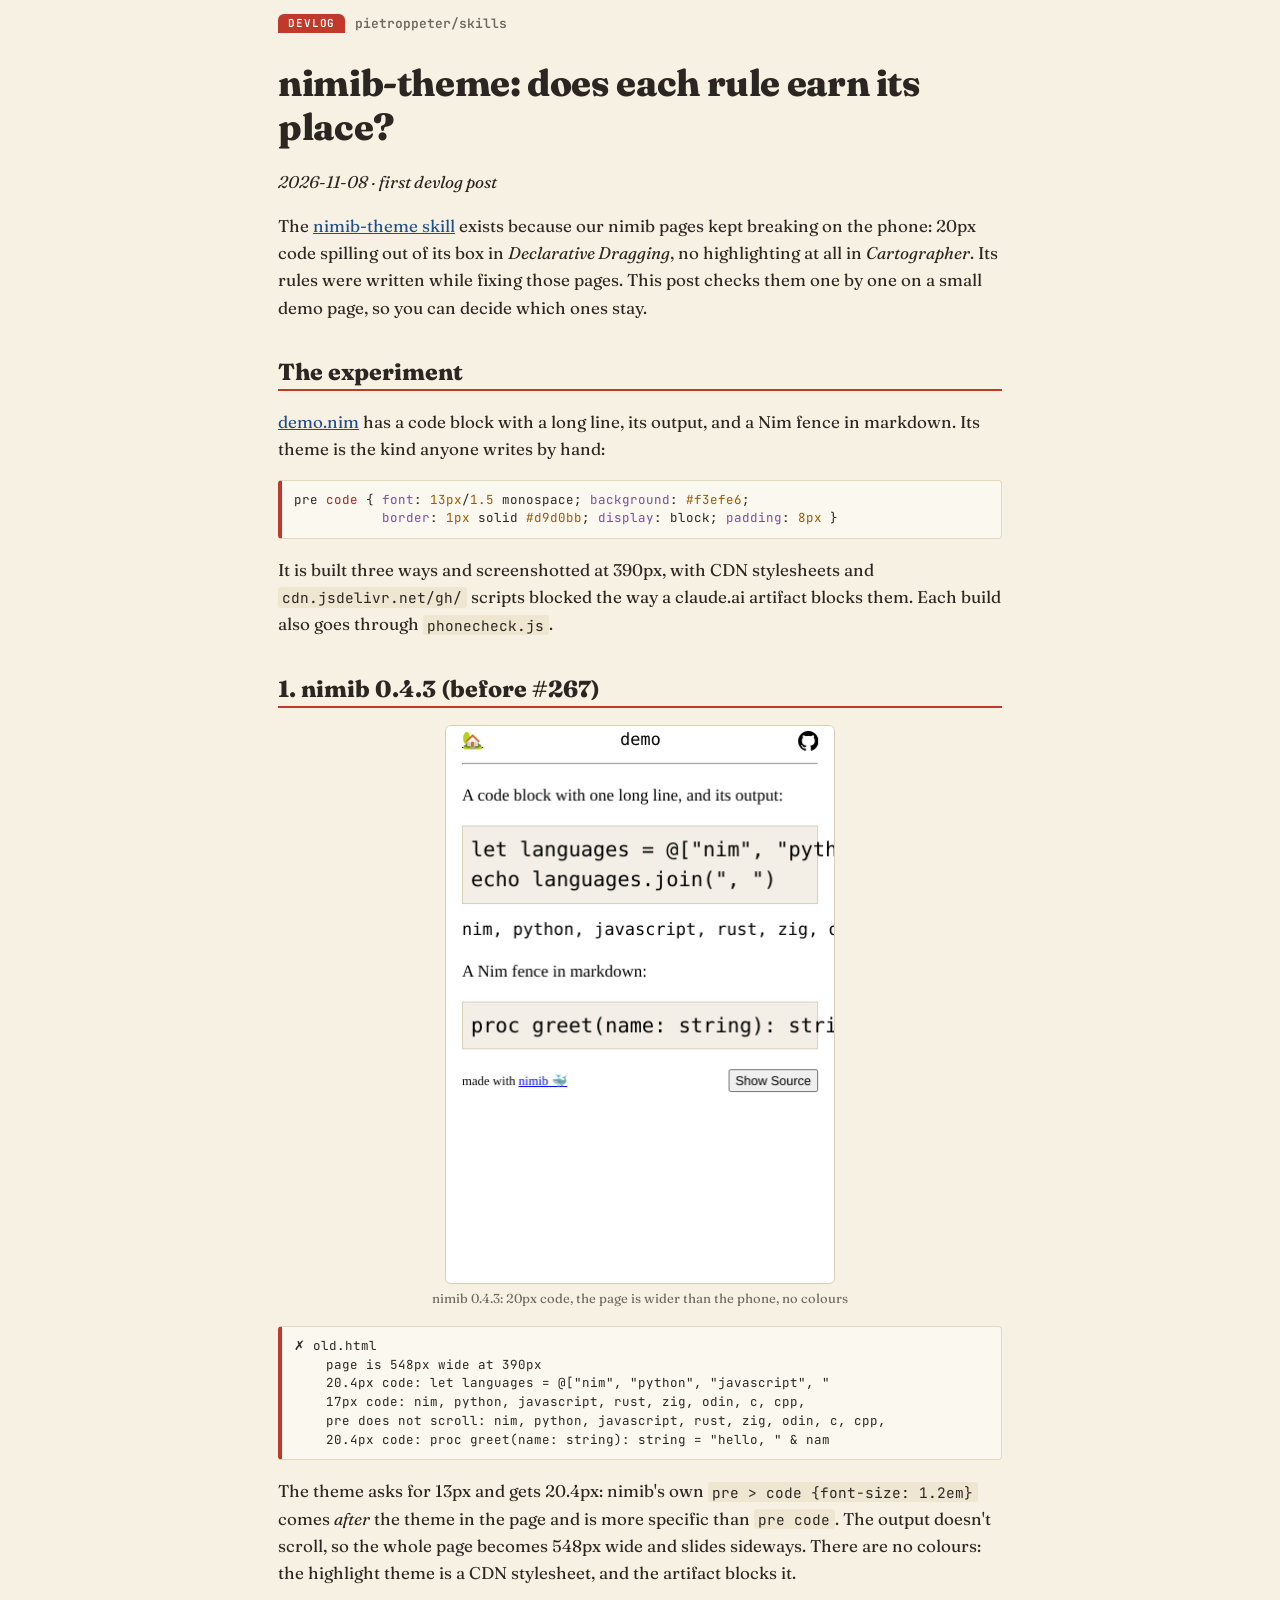
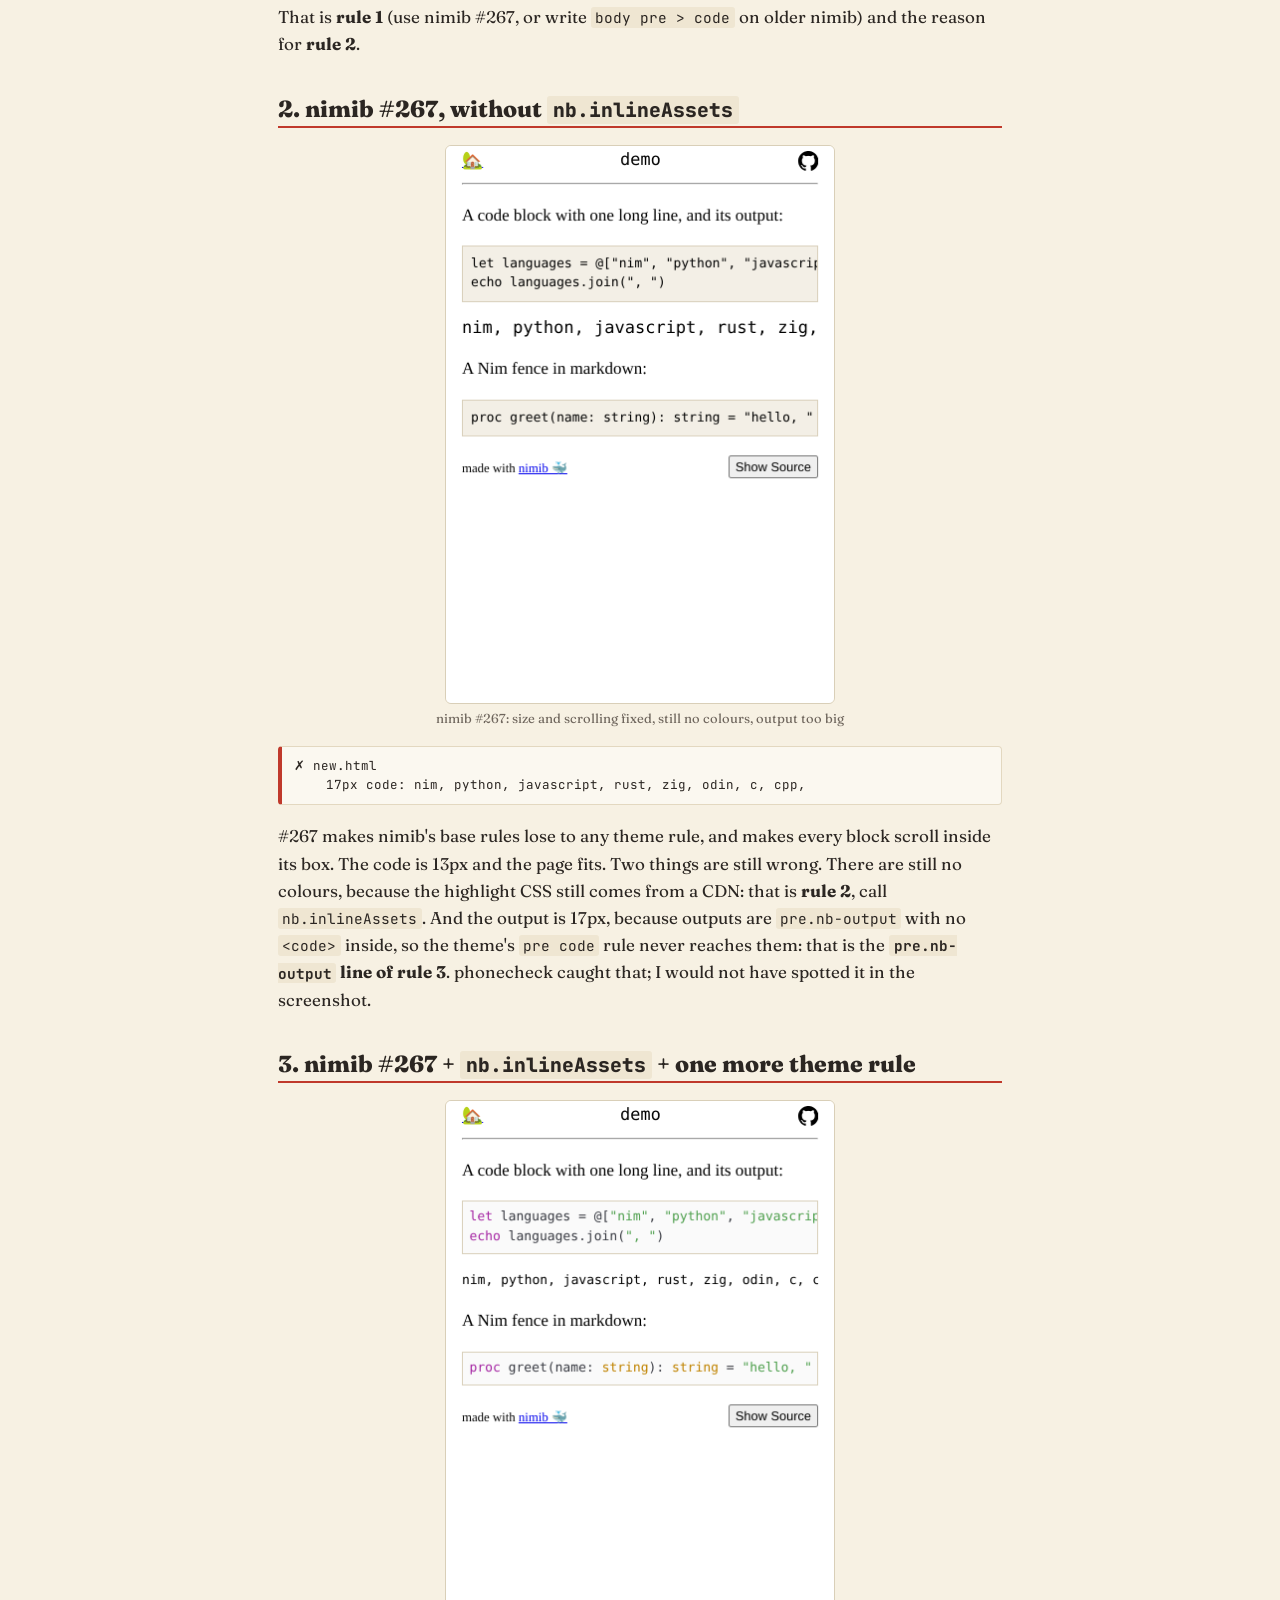
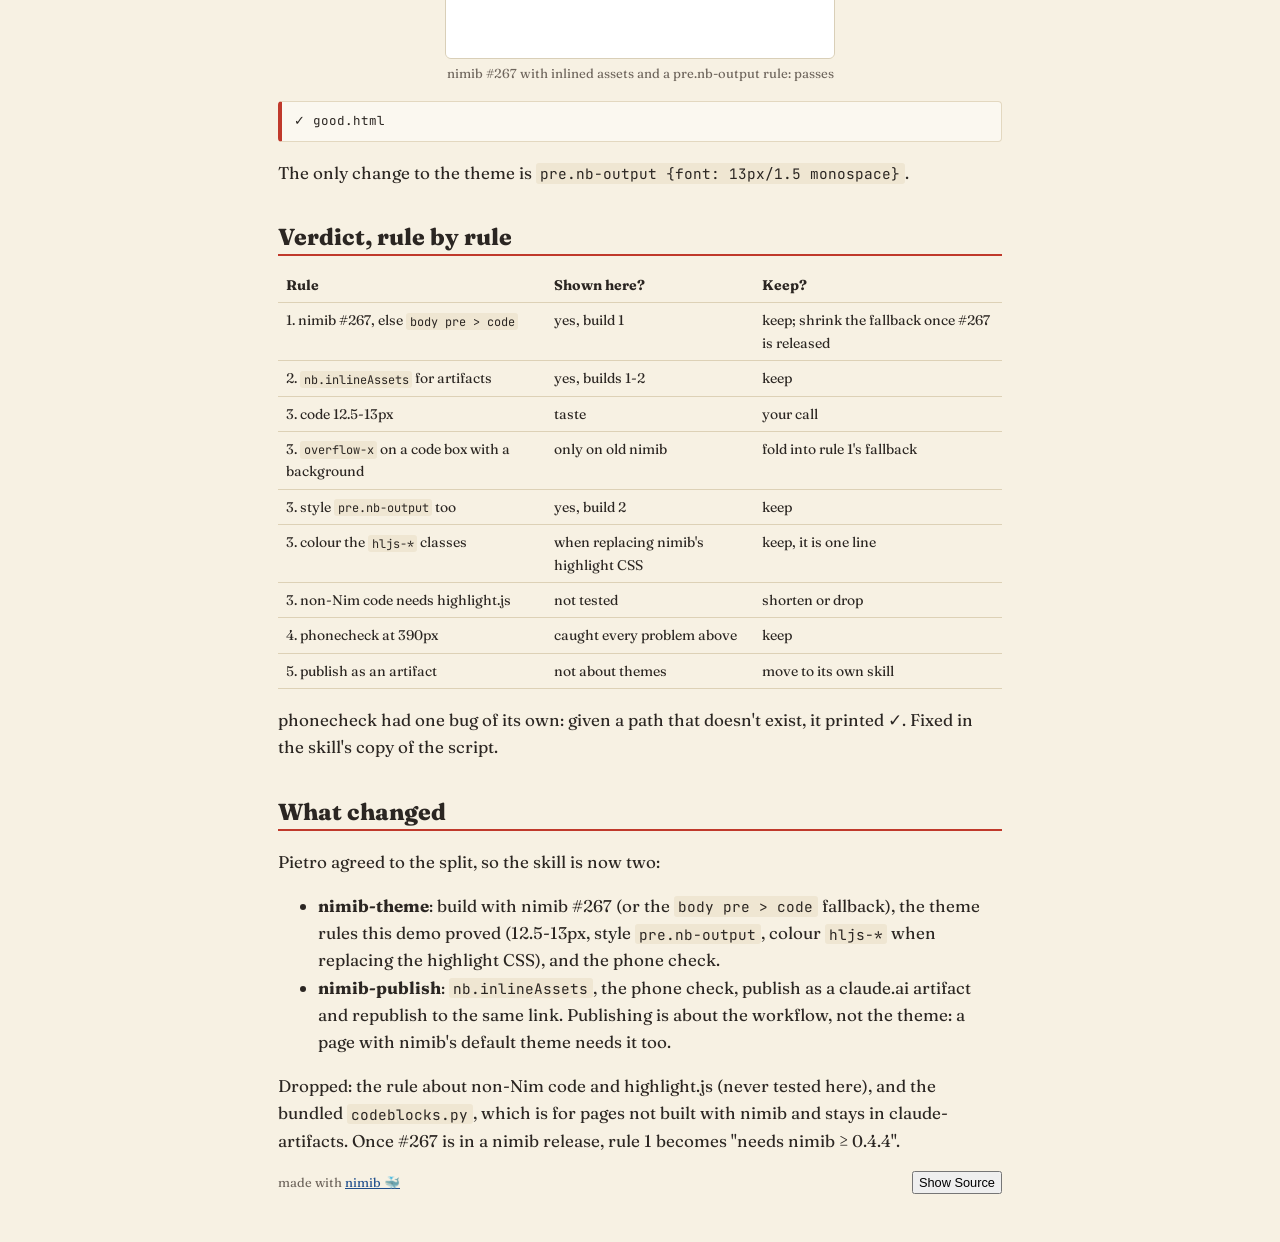
==== commit 8452c505: "Split nimib-theme into nimib-theme and nimib-publish nimib-theme keeps the build/theme rules proven " ====
--- a/docs/devlog/2026-11-08-nimib-theme.html
+++ b/docs/devlog/2026-11-08-nimib-theme.html
@@ -1628,15 +1628,17 @@
 </tr></tbody></table>
 <p>phonecheck had one bug of its own: given a path that doesn't exist, it printed ✓.
 Fixed in the skill's copy of the script.</p>
-<h2 id="what-i'd-change">What I'd change</h2>
+<h2 id="what-changed">What changed</h2>
+<p>Pietro agreed to the split, so the skill is now two:</p>
 <ul>
-<li><strong>Split it in two.</strong> <code>nimib-theme</code> keeps rules 1, 3 and 4.
-A new <code>nimib-publish</code> skill takes rule 2 and rule 5: inline the assets, check, publish as an artifact,
-republish to the same link. Publishing is about your workflow, not about themes, and a page with
-nimib's default theme still needs it.</li>
-<li><strong>Trim rule 3</strong> to the lines this demo proved, plus the size range.</li>
-<li><strong>Rewrite rule 1</strong> once #267 is in a nimib release: &quot;needs nimib ≥ 0.4.4&quot; and a one-line fallback.</li>
+<li><strong>nimib-theme</strong>: build with nimib #267 (or the <code>body pre &gt; code</code> fallback), the theme rules this demo proved
+(12.5-13px, style <code>pre.nb-output</code>, colour <code>hljs-*</code> when replacing the highlight CSS), and the phone check.</li>
+<li><strong>nimib-publish</strong>: <code>nb.inlineAssets</code>, the phone check, publish as a claude.ai artifact and republish to the same link.
+Publishing is about the workflow, not the theme: a page with nimib's default theme needs it too.</li>
 </ul>
+<p>Dropped: the rule about non-Nim code and highlight.js (never tested here), and the bundled <code>codeblocks.py</code>,
+which is for pages not built with nimib and stays in claude-artifacts.
+Once #267 is in a nimib release, rule 1 becomes &quot;needs nimib ≥ 0.4.4&quot;.</p>
 </main>
 <footer>
 <div class="nb-box">
@@ -1758,14 +1760,18 @@
 phonecheck had one bug of its own: given a path that doesn't exist, it printed ✓.
 Fixed in the skill's copy of the script.
 
-## What I'd change
-
-- **Split it in two.** `nimib-theme` keeps rules 1, 3 and 4.
-  A new `nimib-publish` skill takes rule 2 and rule 5: inline the assets, check, publish as an artifact,
-  republish to the same link. Publishing is about your workflow, not about themes, and a page with
-  nimib's default theme still needs it.
-- **Trim rule 3** to the lines this demo proved, plus the size range.
-- **Rewrite rule 1** once #267 is in a nimib release: &quot;needs nimib ≥ 0.4.4&quot; and a one-line fallback.
+## What changed
+
+Pietro agreed to the split, so the skill is now two:
+
+- **nimib-theme**: build with nimib #267 (or the `body pre &gt; code` fallback), the theme rules this demo proved
+  (12.5-13px, style `pre.nb-output`, colour `hljs-*` when replacing the highlight CSS), and the phone check.
+- **nimib-publish**: `nb.inlineAssets`, the phone check, publish as a claude.ai artifact and republish to the same link.
+  Publishing is about the workflow, not the theme: a page with nimib's default theme needs it too.
+
+Dropped: the rule about non-Nim code and highlight.js (never tested here), and the bundled `codeblocks.py`,
+which is for pages not built with nimib and stays in claude-artifacts.
+Once #267 is in a nimib release, rule 1 becomes &quot;needs nimib ≥ 0.4.4&quot;.
 &quot;&quot;&quot;</span>
 nbSave
 </code></pre>
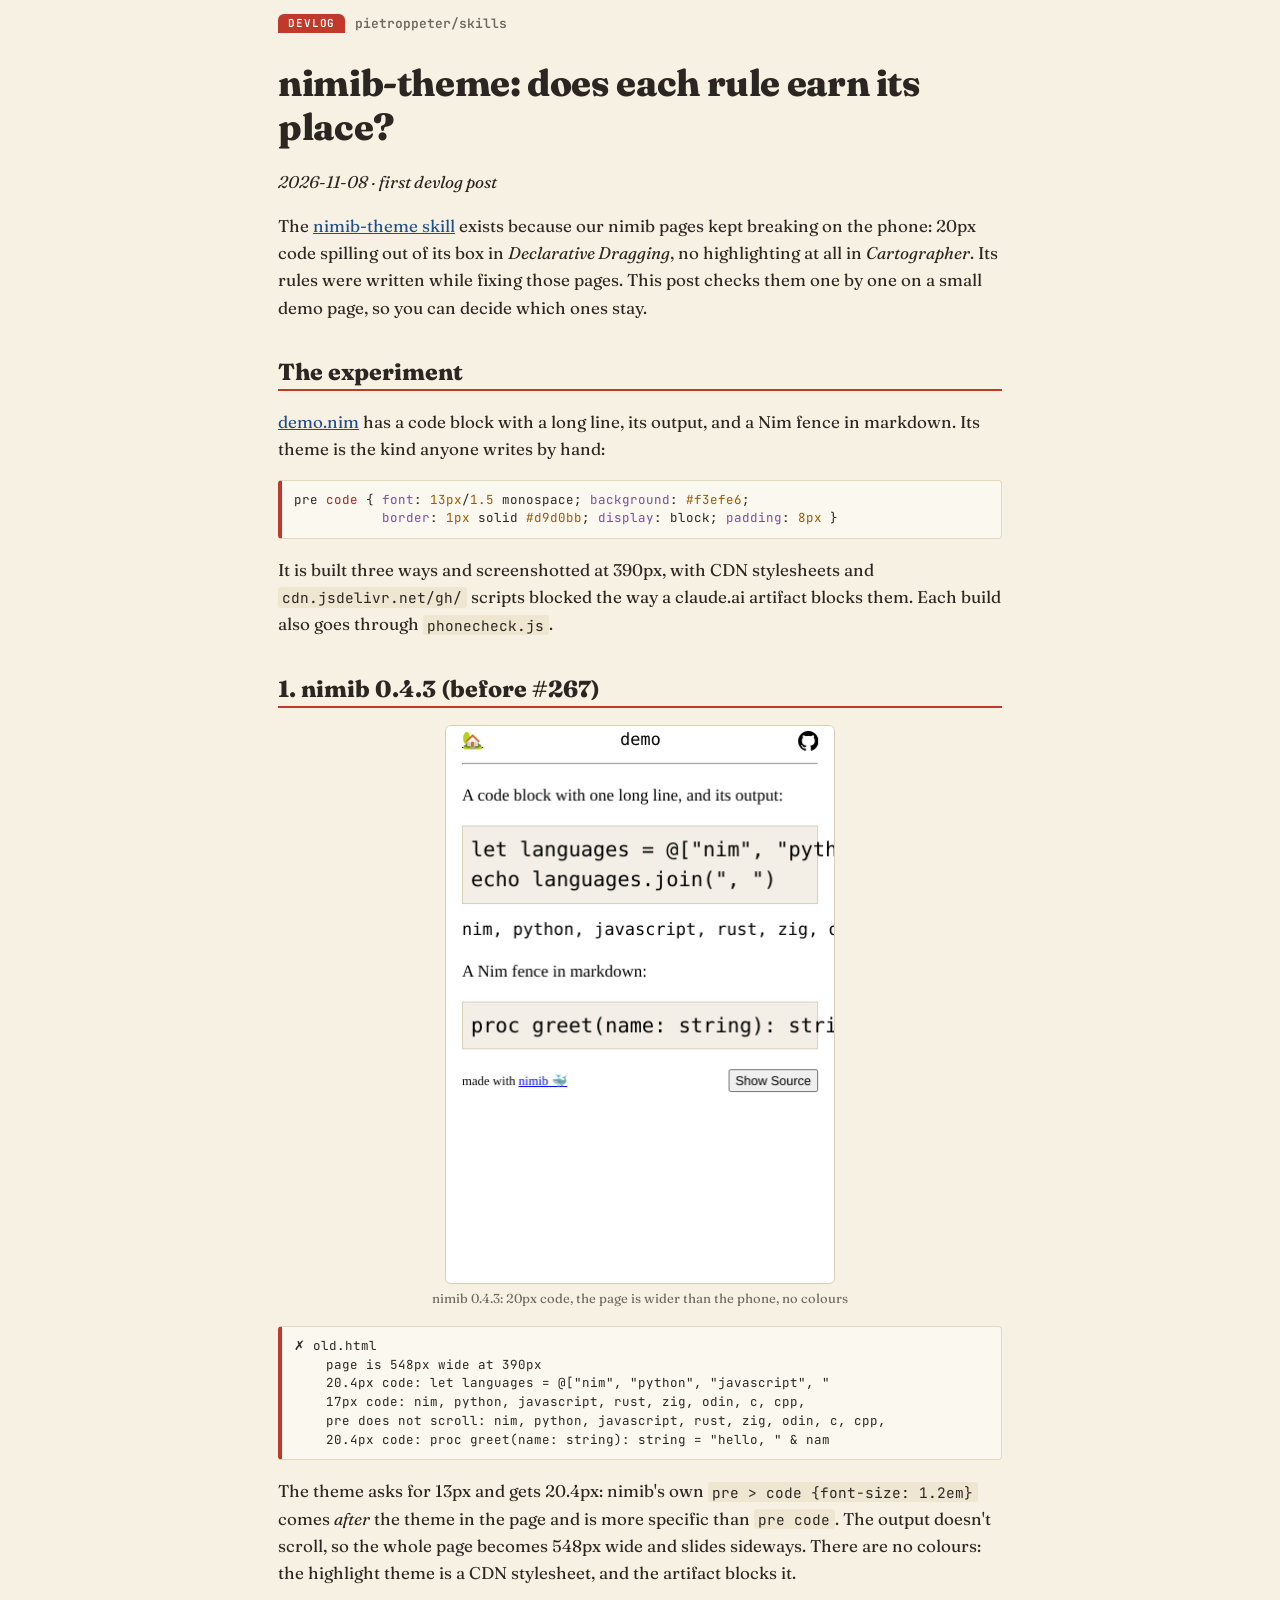
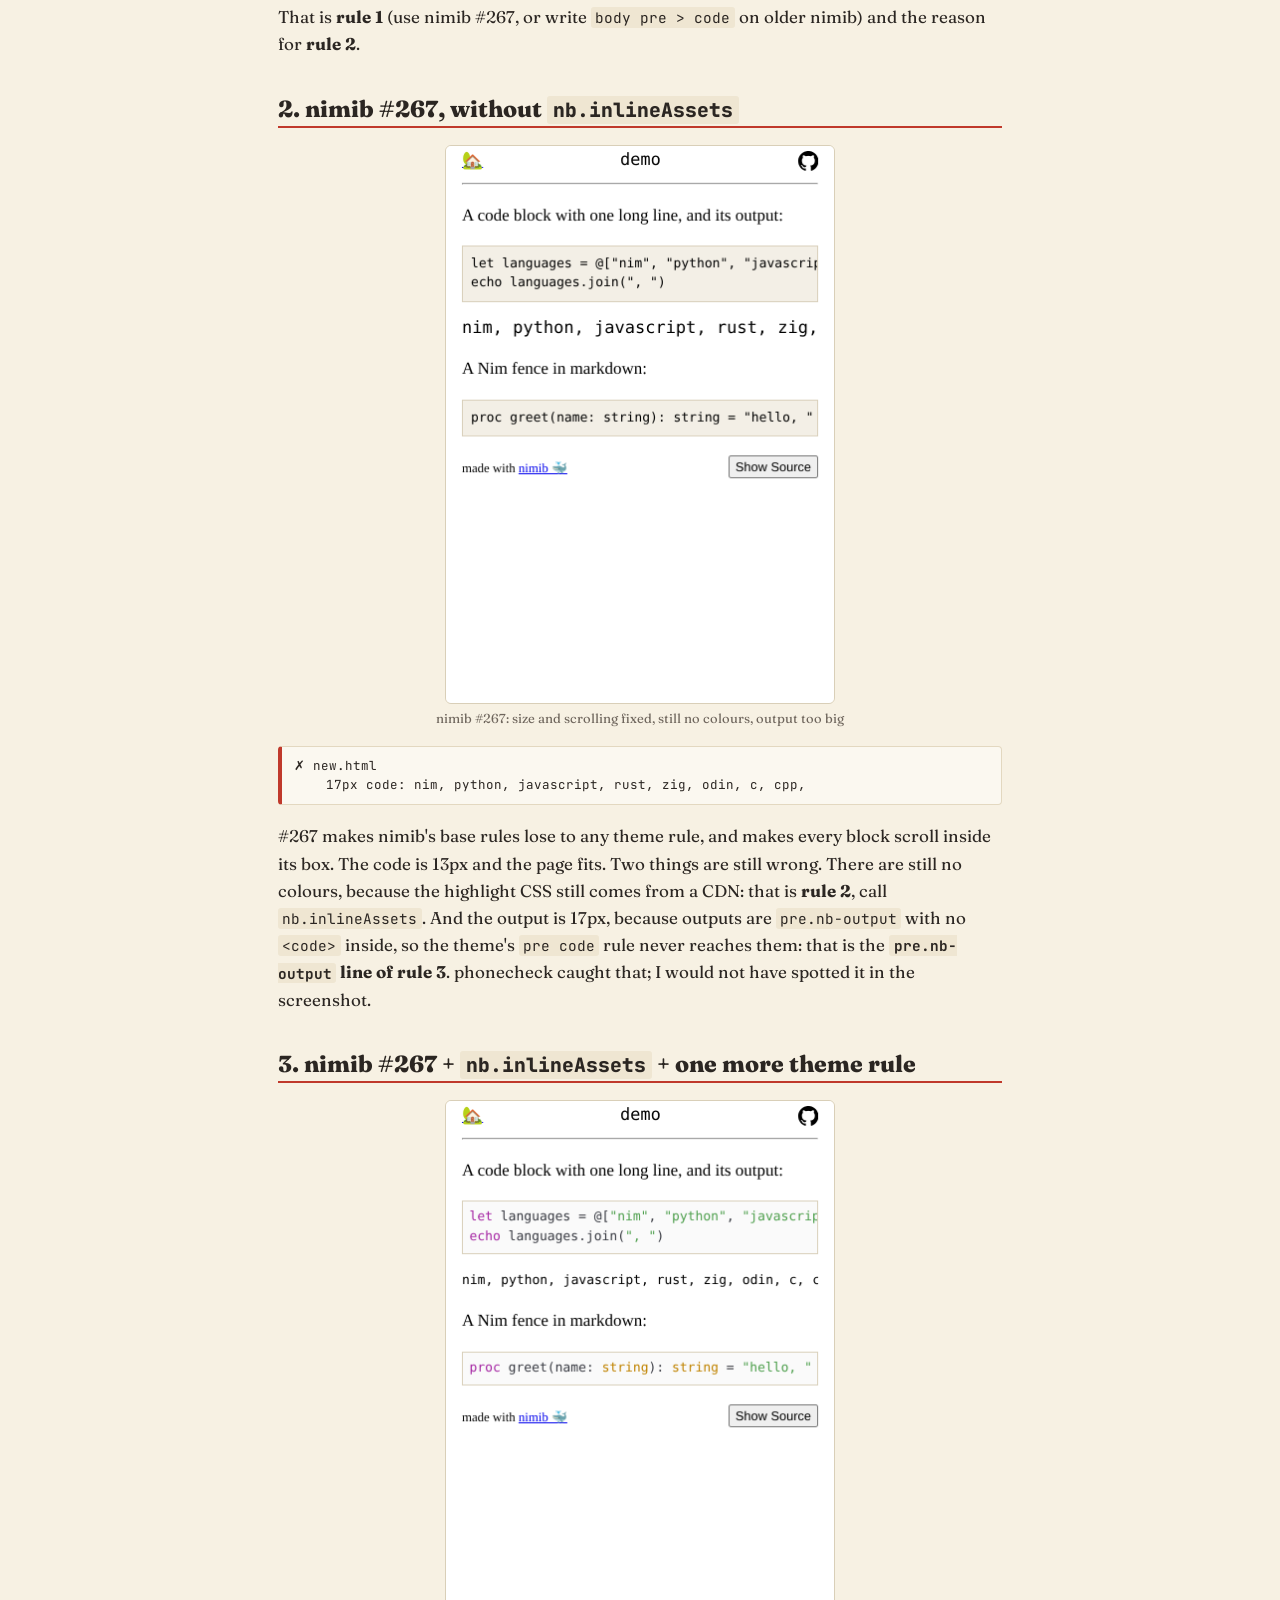
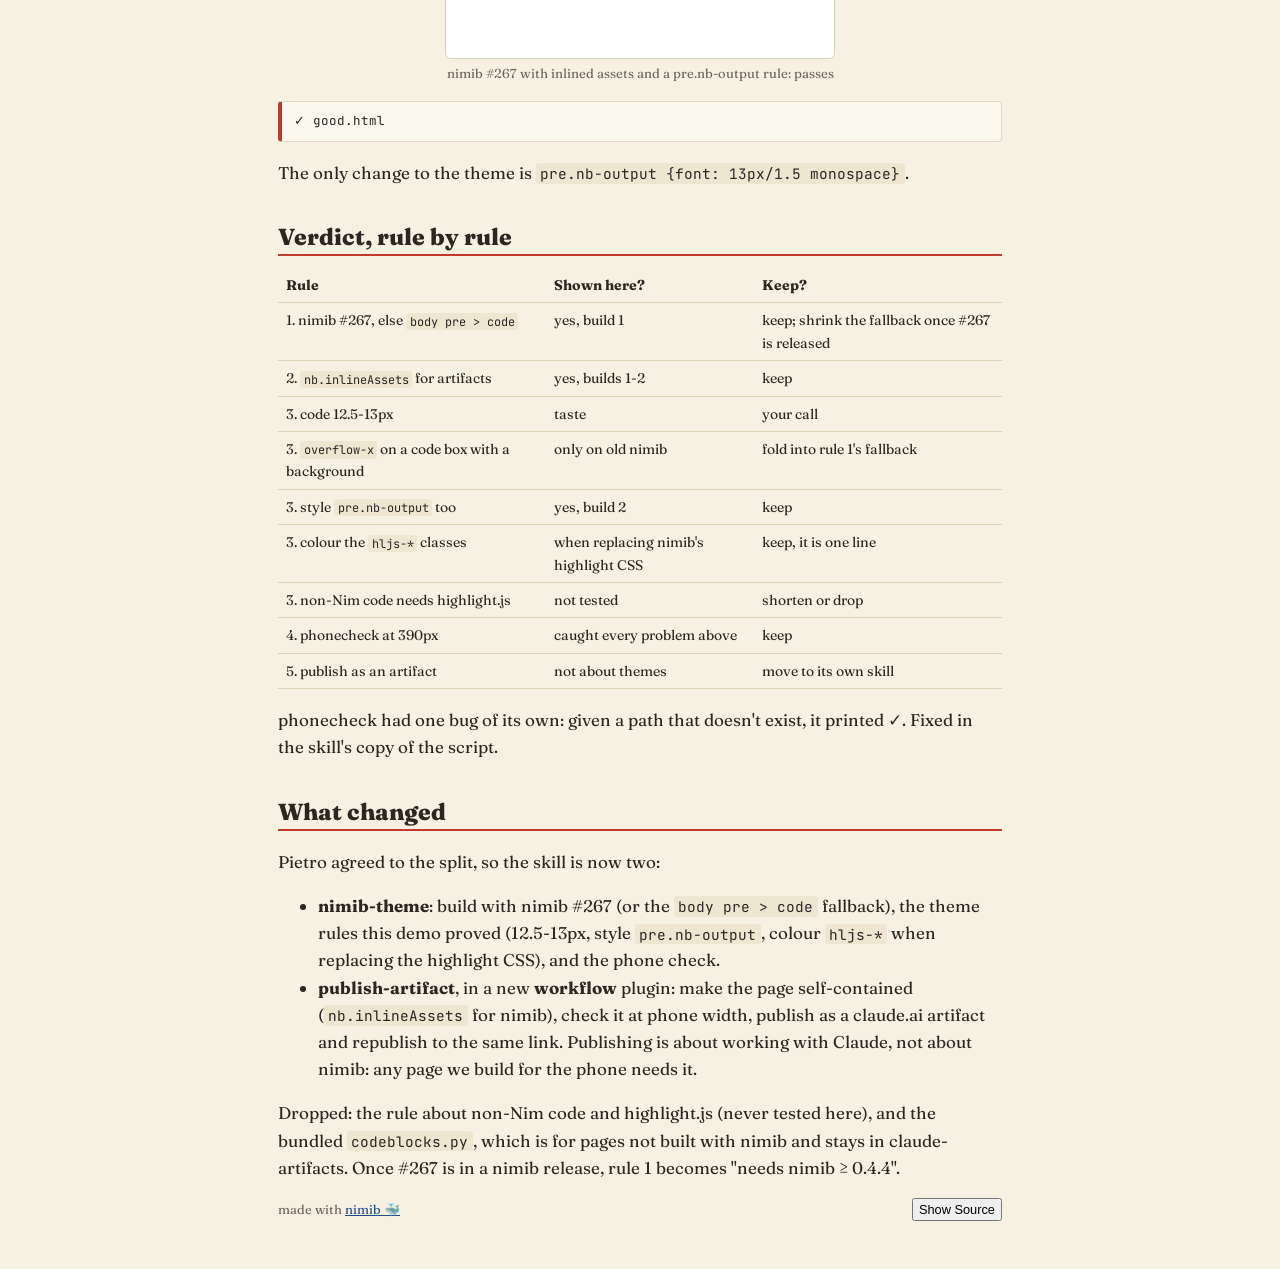
==== commit 480e5967: "Move publish-artifact into its own workflow plugin Publishing as a claude.ai artifact is about worki" ====
--- a/docs/devlog/2026-11-08-nimib-theme.html
+++ b/docs/devlog/2026-11-08-nimib-theme.html
@@ -1633,8 +1633,9 @@
 <ul>
 <li><strong>nimib-theme</strong>: build with nimib #267 (or the <code>body pre &gt; code</code> fallback), the theme rules this demo proved
 (12.5-13px, style <code>pre.nb-output</code>, colour <code>hljs-*</code> when replacing the highlight CSS), and the phone check.</li>
-<li><strong>nimib-publish</strong>: <code>nb.inlineAssets</code>, the phone check, publish as a claude.ai artifact and republish to the same link.
-Publishing is about the workflow, not the theme: a page with nimib's default theme needs it too.</li>
+<li><strong>publish-artifact</strong>, in a new <strong>workflow</strong> plugin: make the page self-contained (<code>nb.inlineAssets</code> for nimib),
+check it at phone width, publish as a claude.ai artifact and republish to the same link.
+Publishing is about working with Claude, not about nimib: any page we build for the phone needs it.</li>
 </ul>
 <p>Dropped: the rule about non-Nim code and highlight.js (never tested here), and the bundled <code>codeblocks.py</code>,
 which is for pages not built with nimib and stays in claude-artifacts.
@@ -1766,8 +1767,9 @@
 
 - **nimib-theme**: build with nimib #267 (or the `body pre &gt; code` fallback), the theme rules this demo proved
   (12.5-13px, style `pre.nb-output`, colour `hljs-*` when replacing the highlight CSS), and the phone check.
-- **nimib-publish**: `nb.inlineAssets`, the phone check, publish as a claude.ai artifact and republish to the same link.
-  Publishing is about the workflow, not the theme: a page with nimib's default theme needs it too.
+- **publish-artifact**, in a new **workflow** plugin: make the page self-contained (`nb.inlineAssets` for nimib),
+  check it at phone width, publish as a claude.ai artifact and republish to the same link.
+  Publishing is about working with Claude, not about nimib: any page we build for the phone needs it.
 
 Dropped: the rule about non-Nim code and highlight.js (never tested here), and the bundled `codeblocks.py`,
 which is for pages not built with nimib and stays in claude-artifacts.
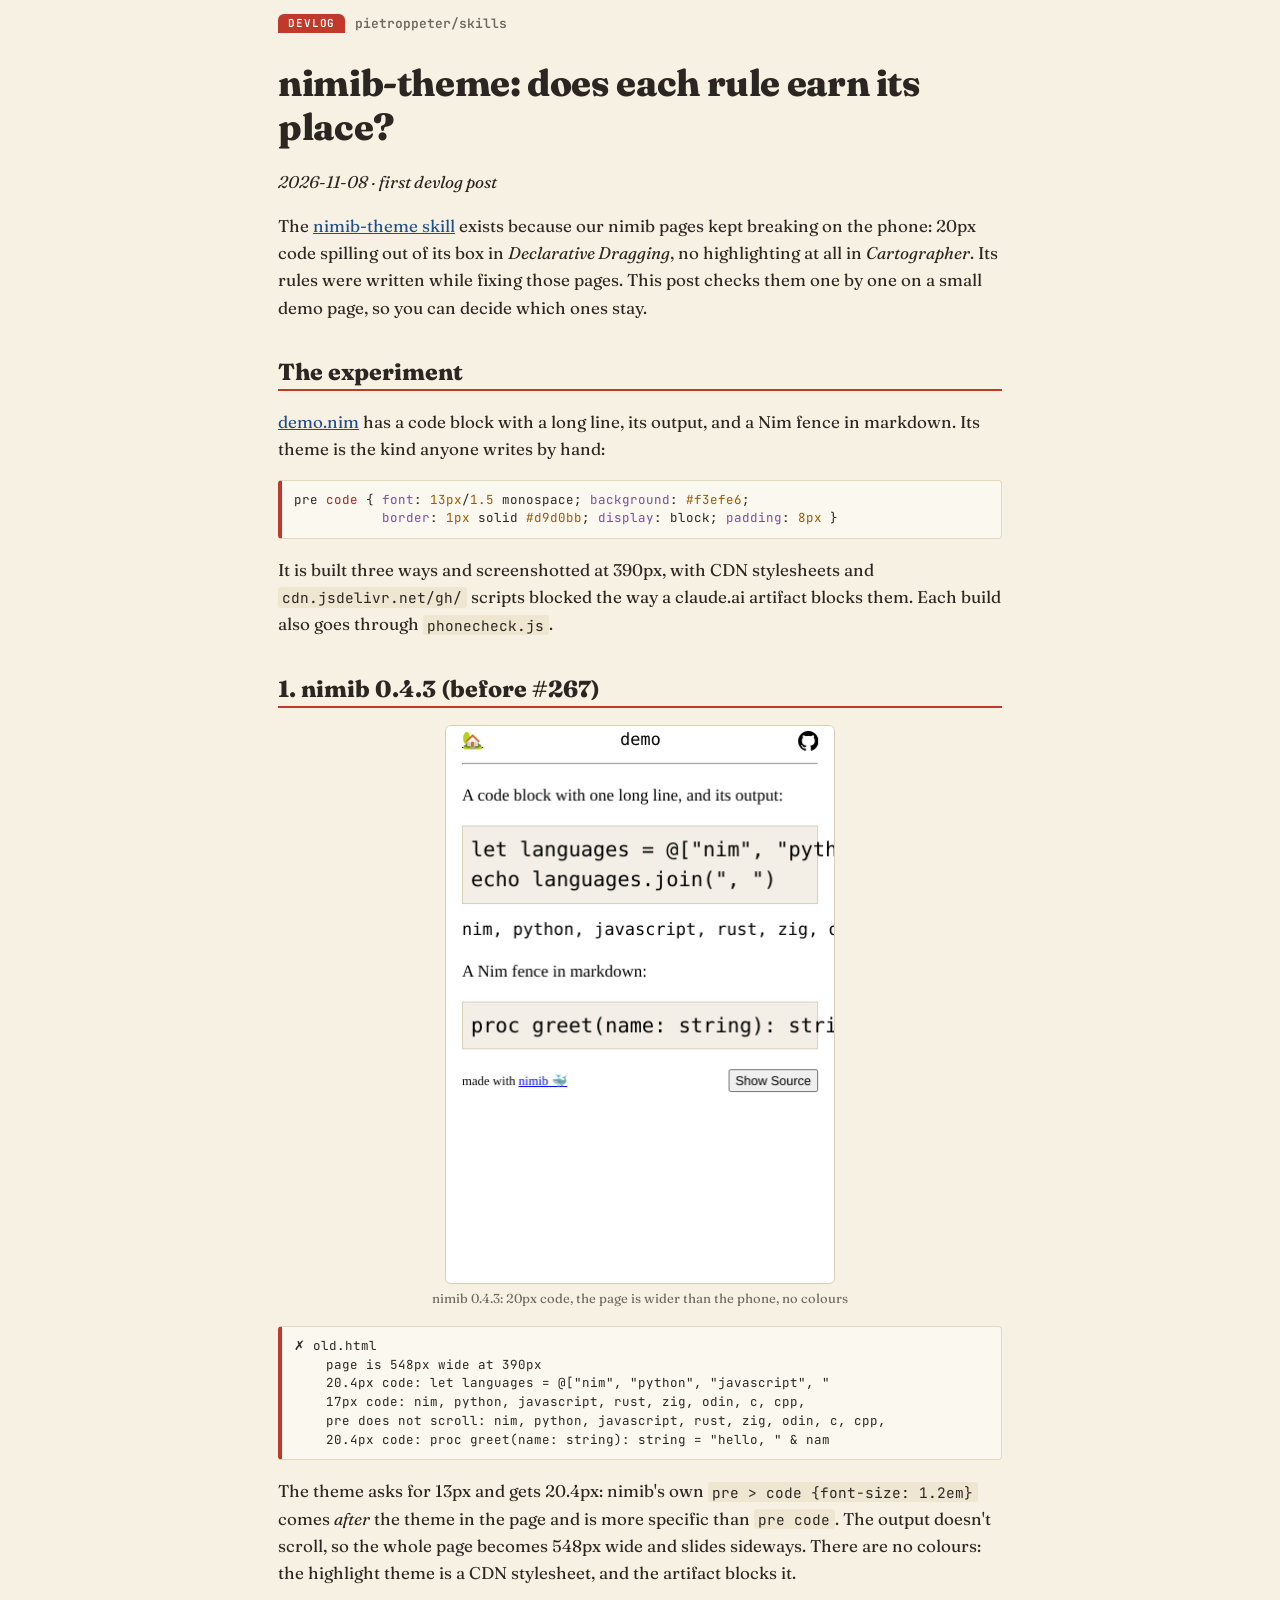
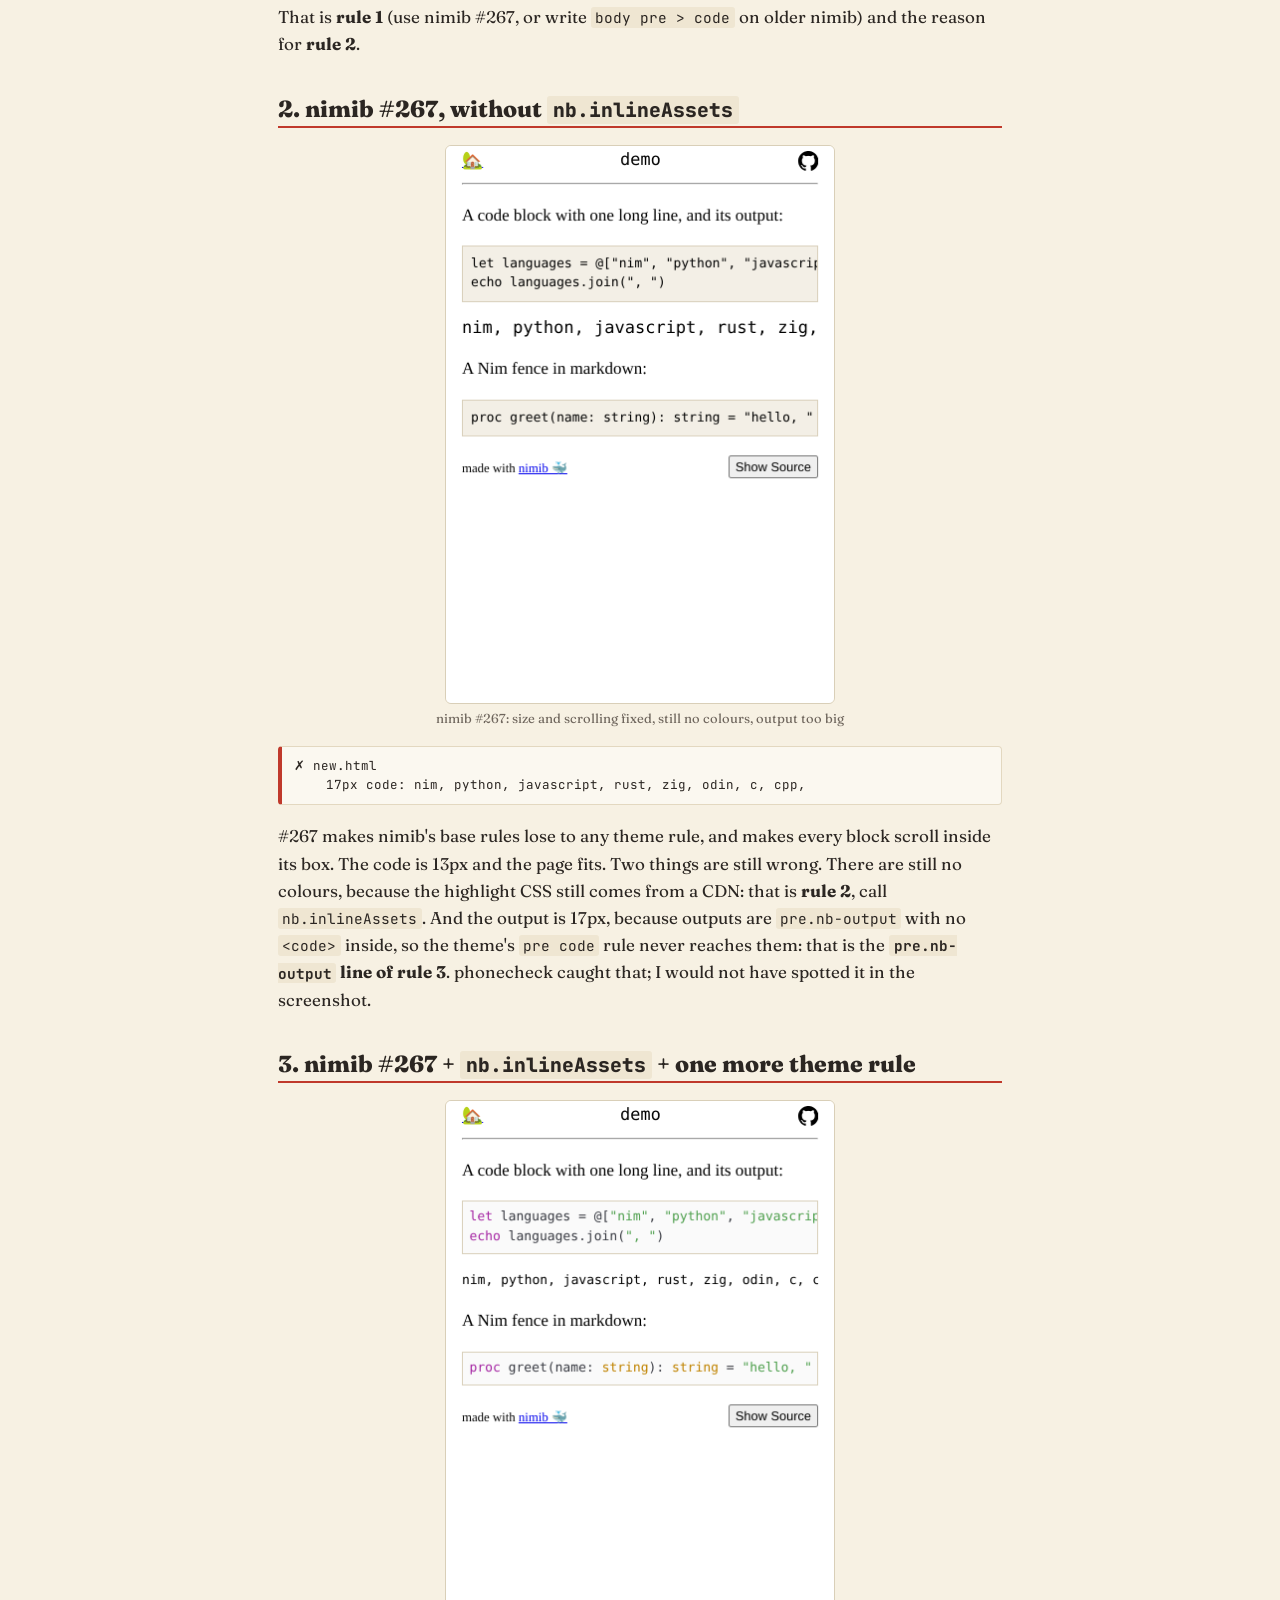
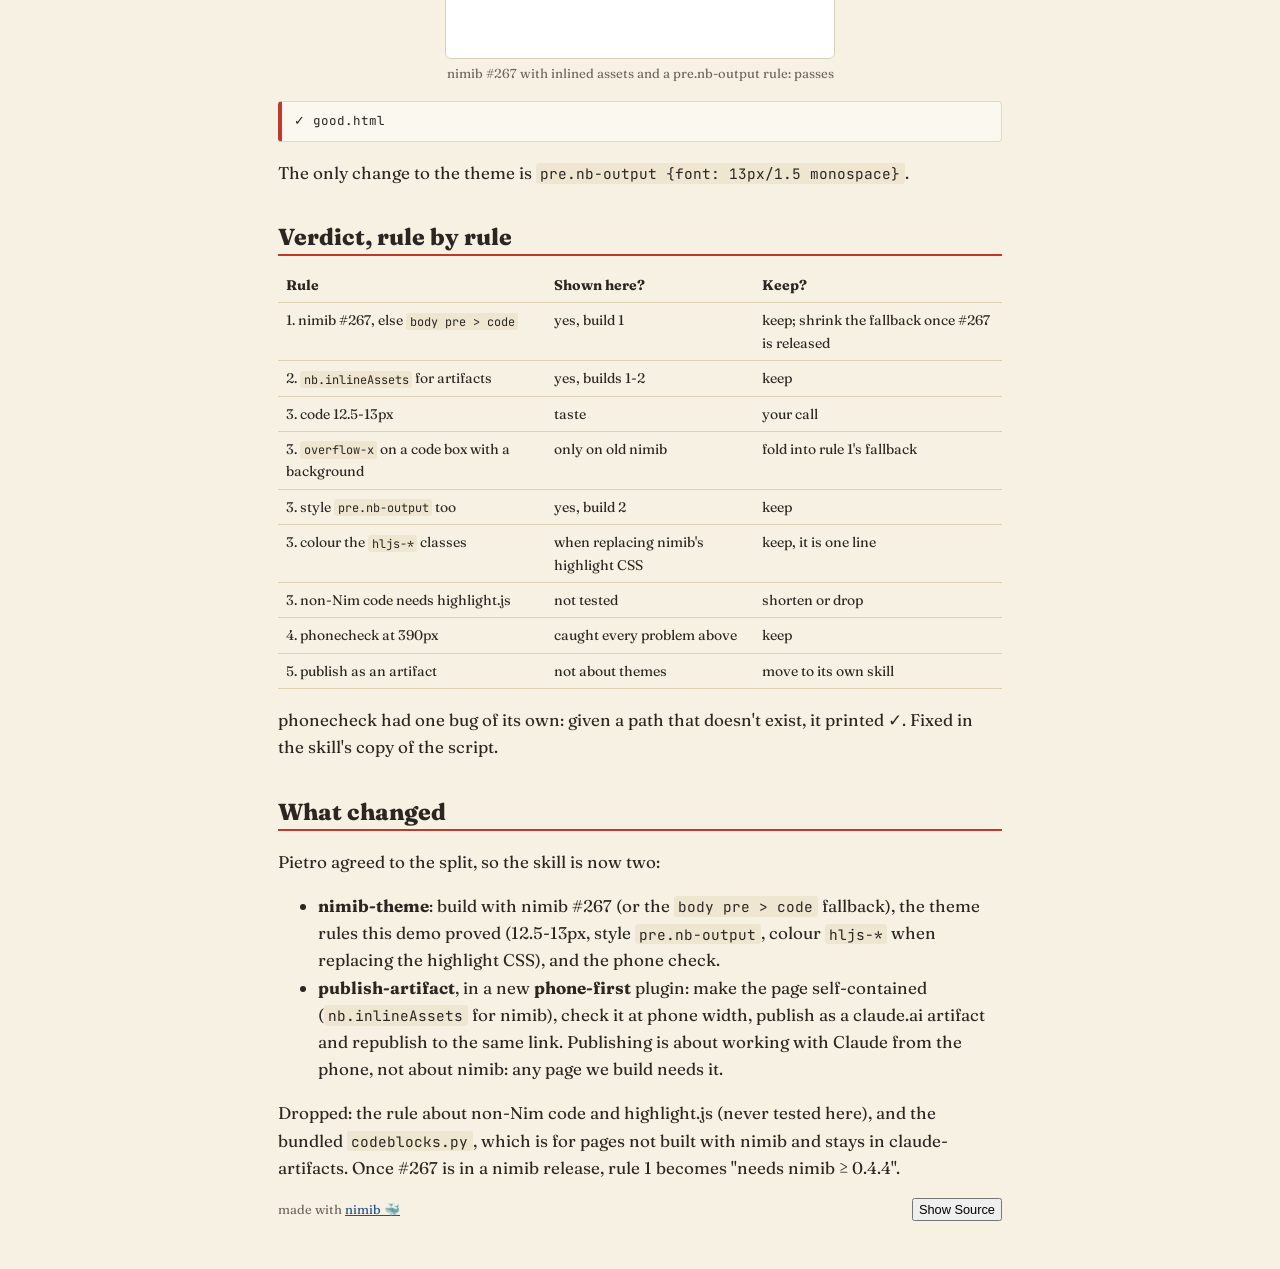
==== commit ae6b542b: "Rename workflow plugin to phone-first Co-Authored-By: Claude Opus 5.5 <noreply@anthropic.com> Claude" ====
--- a/docs/devlog/2026-11-08-nimib-theme.html
+++ b/docs/devlog/2026-11-08-nimib-theme.html
@@ -1633,9 +1633,9 @@
 <ul>
 <li><strong>nimib-theme</strong>: build with nimib #267 (or the <code>body pre &gt; code</code> fallback), the theme rules this demo proved
 (12.5-13px, style <code>pre.nb-output</code>, colour <code>hljs-*</code> when replacing the highlight CSS), and the phone check.</li>
-<li><strong>publish-artifact</strong>, in a new <strong>workflow</strong> plugin: make the page self-contained (<code>nb.inlineAssets</code> for nimib),
+<li><strong>publish-artifact</strong>, in a new <strong>phone-first</strong> plugin: make the page self-contained (<code>nb.inlineAssets</code> for nimib),
 check it at phone width, publish as a claude.ai artifact and republish to the same link.
-Publishing is about working with Claude, not about nimib: any page we build for the phone needs it.</li>
+Publishing is about working with Claude from the phone, not about nimib: any page we build needs it.</li>
 </ul>
 <p>Dropped: the rule about non-Nim code and highlight.js (never tested here), and the bundled <code>codeblocks.py</code>,
 which is for pages not built with nimib and stays in claude-artifacts.
@@ -1767,9 +1767,9 @@
 
 - **nimib-theme**: build with nimib #267 (or the `body pre &gt; code` fallback), the theme rules this demo proved
   (12.5-13px, style `pre.nb-output`, colour `hljs-*` when replacing the highlight CSS), and the phone check.
-- **publish-artifact**, in a new **workflow** plugin: make the page self-contained (`nb.inlineAssets` for nimib),
+- **publish-artifact**, in a new **phone-first** plugin: make the page self-contained (`nb.inlineAssets` for nimib),
   check it at phone width, publish as a claude.ai artifact and republish to the same link.
-  Publishing is about working with Claude, not about nimib: any page we build for the phone needs it.
+  Publishing is about working with Claude from the phone, not about nimib: any page we build needs it.
 
 Dropped: the rule about non-Nim code and highlight.js (never tested here), and the bundled `codeblocks.py`,
 which is for pages not built with nimib and stays in claude-artifacts.
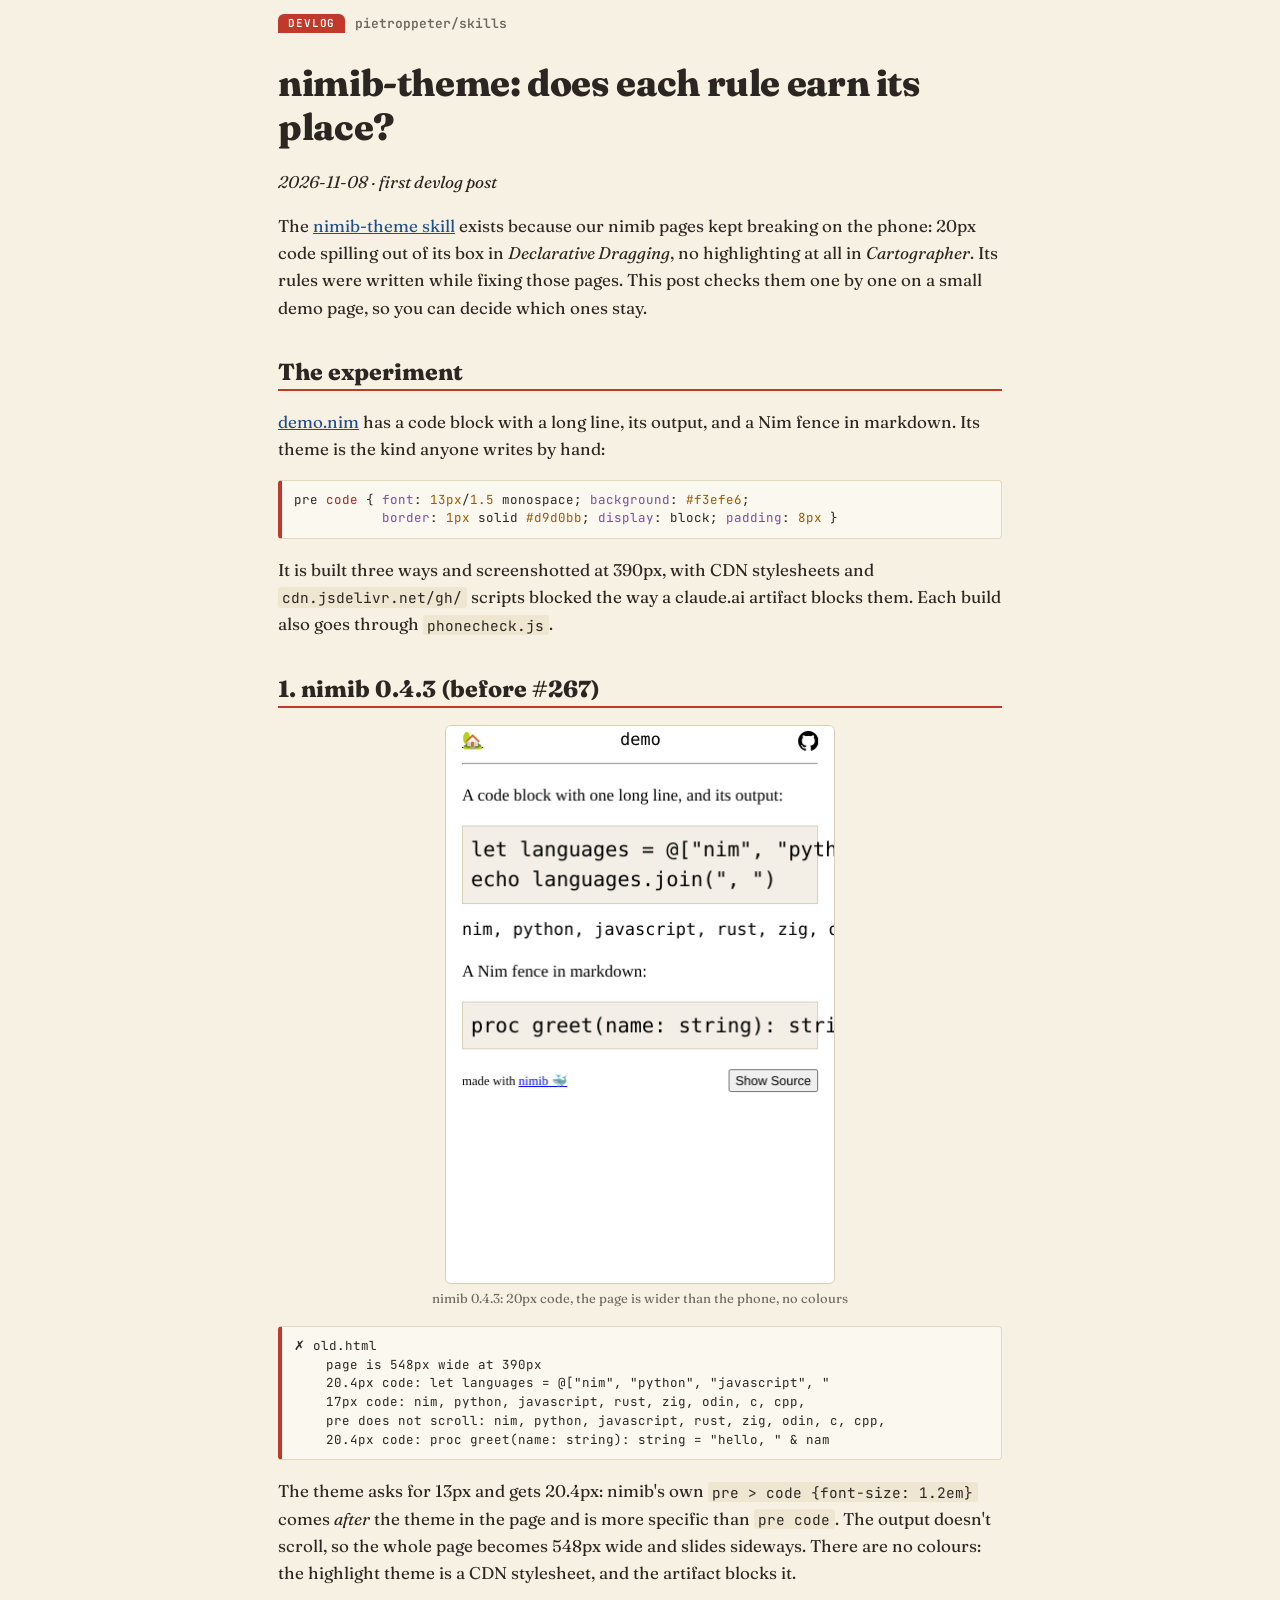
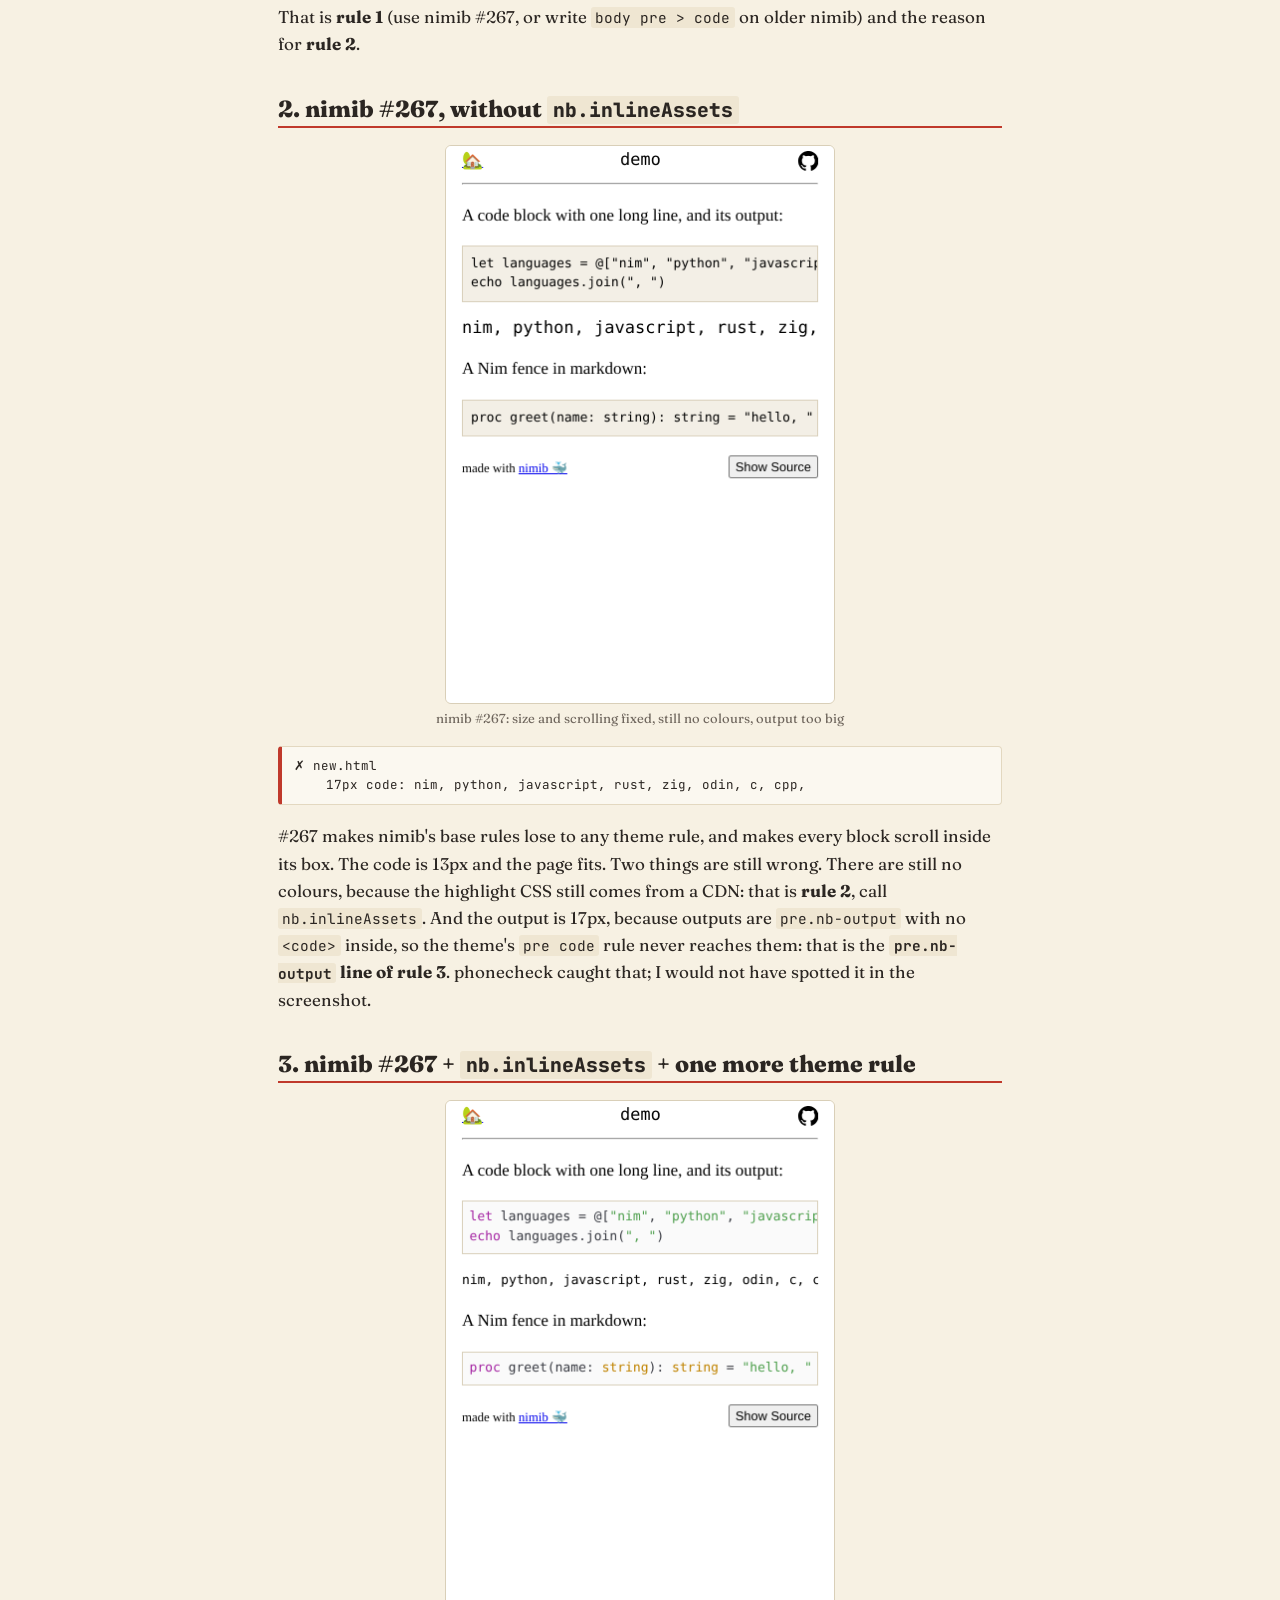
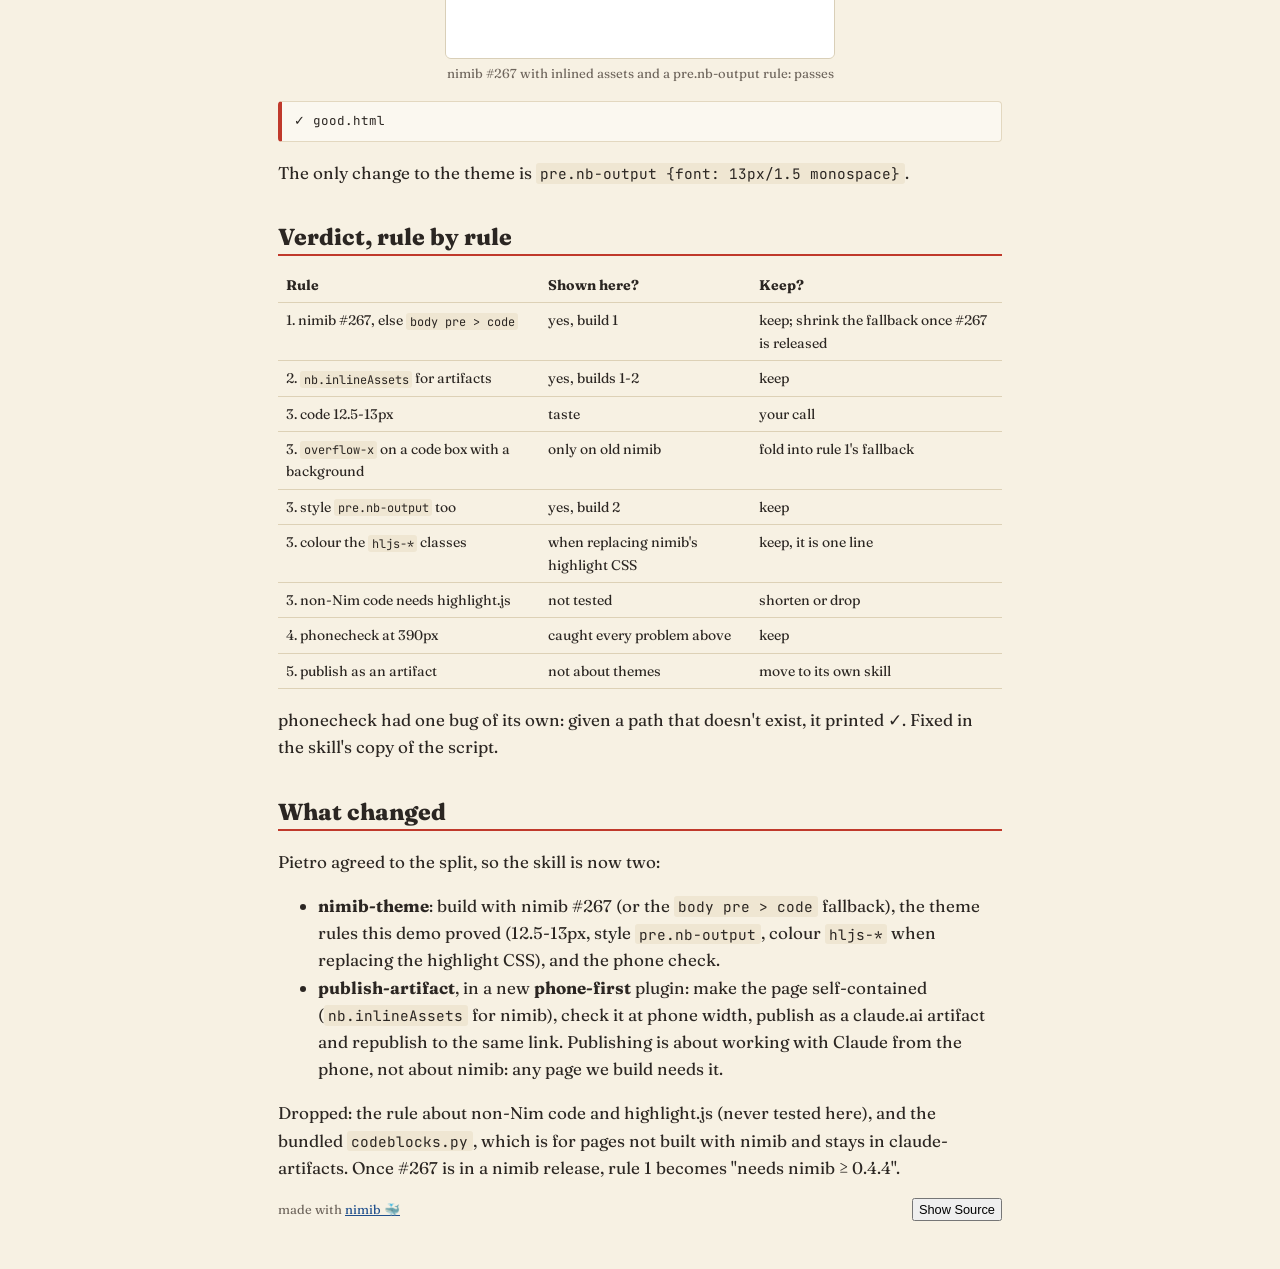
==== commit 4dc9b6b1: "docs: let long inline code (URLs) wrap on phones Co-Authored-By: Claude Opus 5.5 <noreply@anthropic." ====
--- a/docs/devlog/2026-11-08-nimib-theme.html
+++ b/docs/devlog/2026-11-08-nimib-theme.html
@@ -52,6 +52,7 @@
 table { border-collapse: collapse; width: 100%; font-size: 14px; display: block; overflow-x: auto; }
 th, td { border-bottom: 1px solid #ddd1b6; padding: 6px 8px; text-align: left; vertical-align: top; }
 .posts { list-style: none; padding: 0; } .posts time { font: 600 12px "JetBrains Mono", monospace; color: var(--muted); margin-right: 6px; }
+:not(pre) > code { overflow-wrap: anywhere; }
 </style>
   
   <style>
